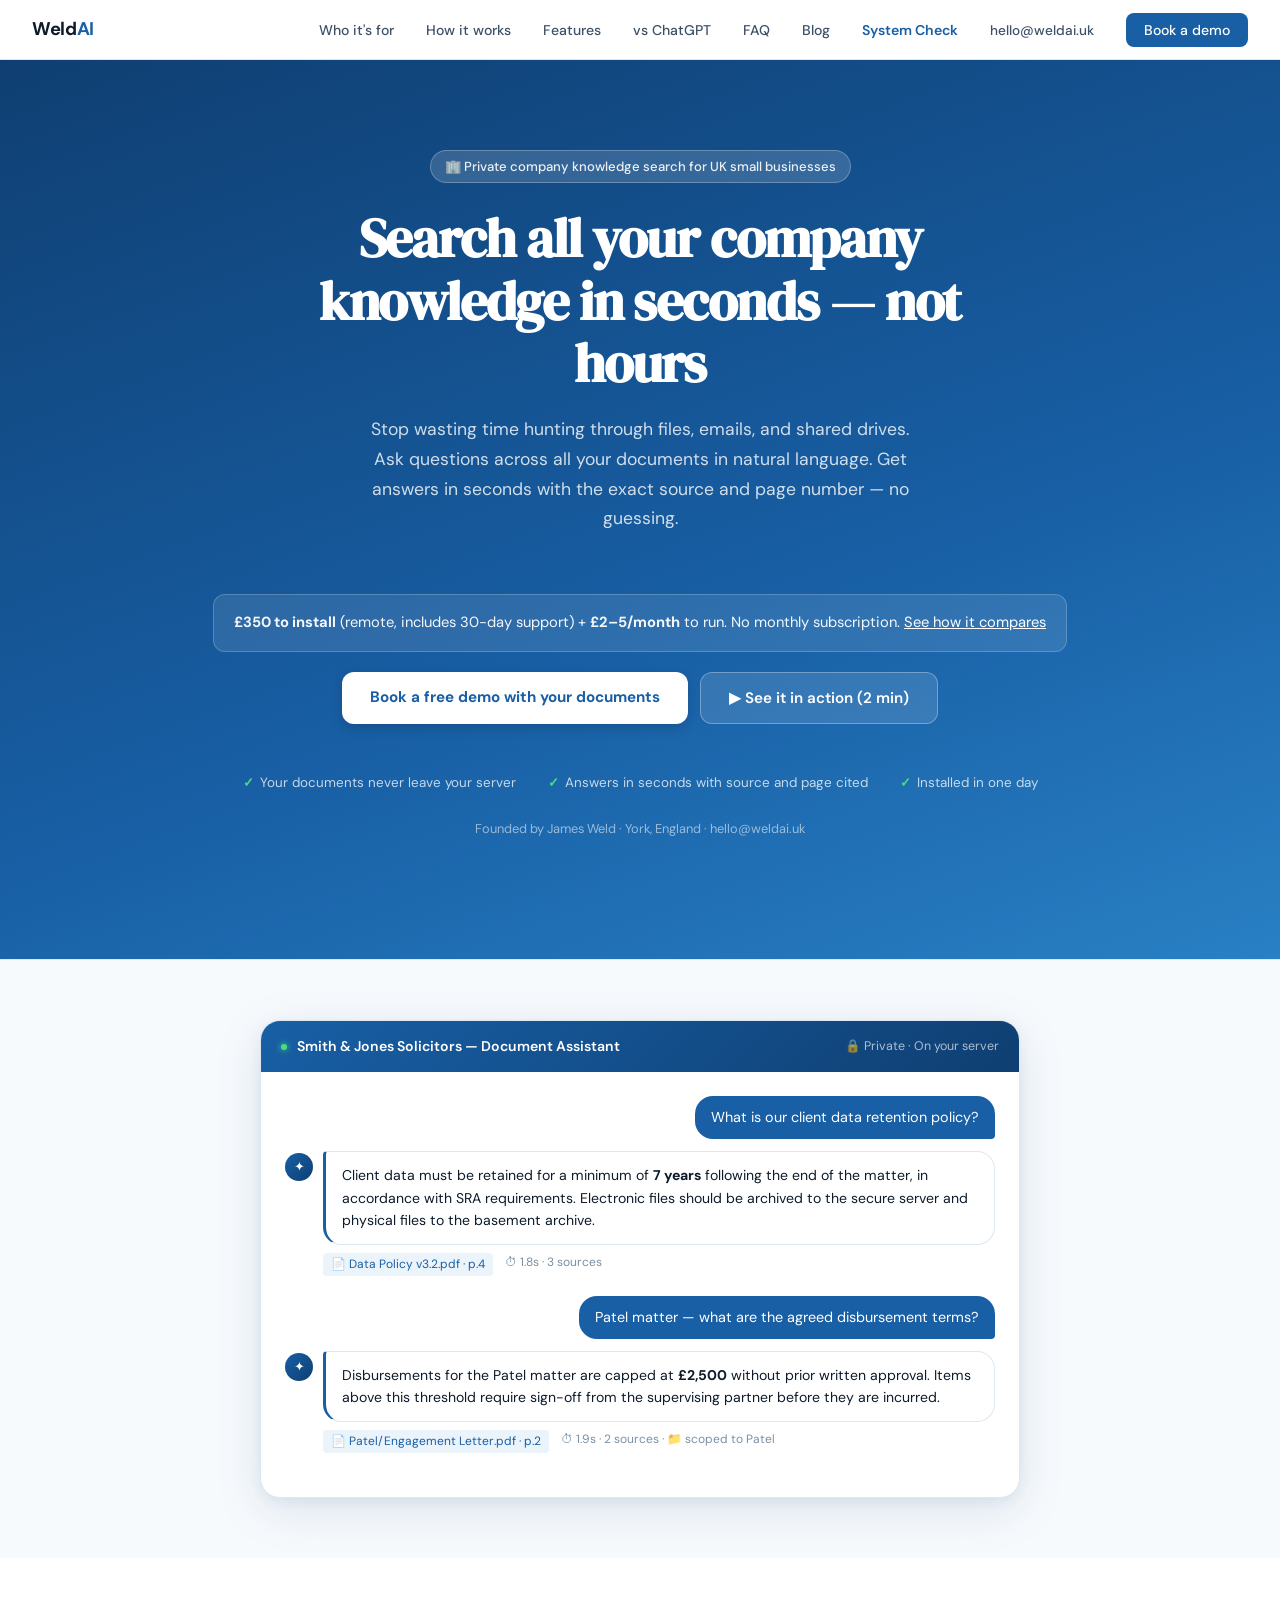
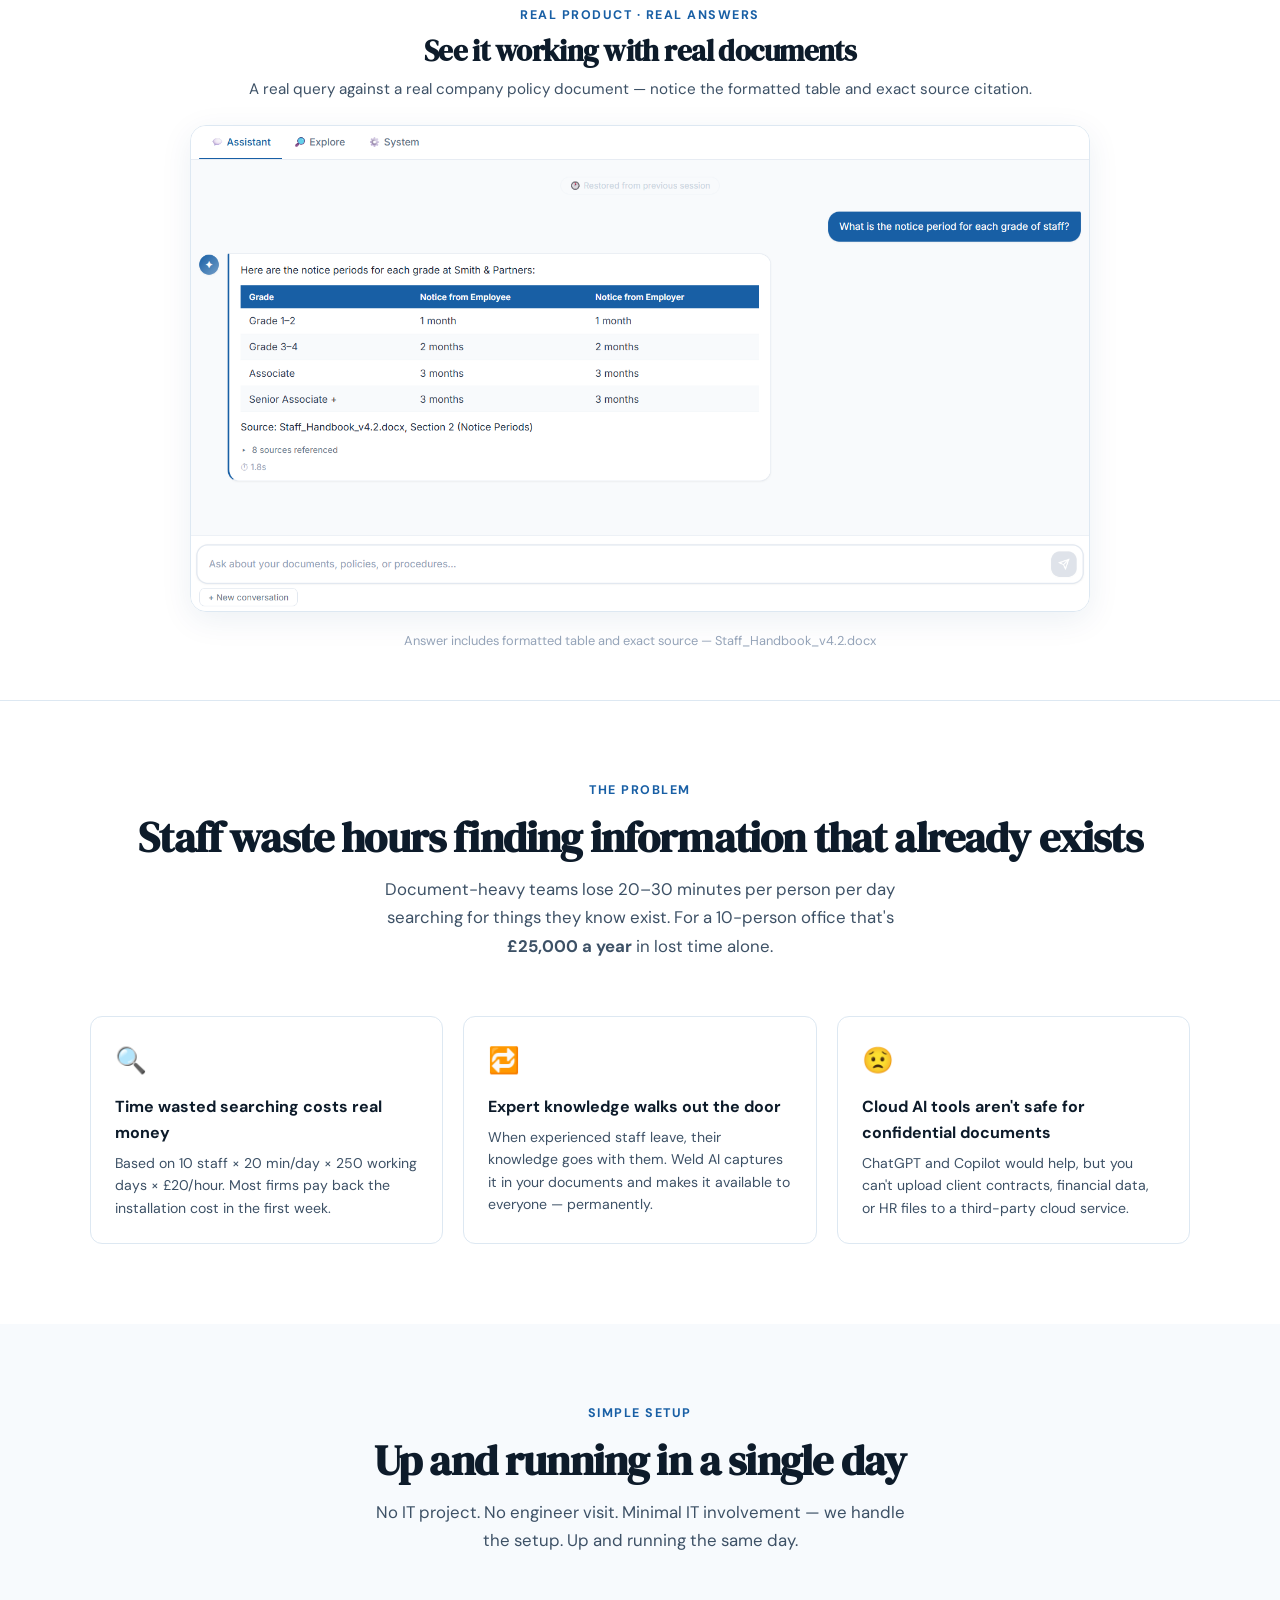
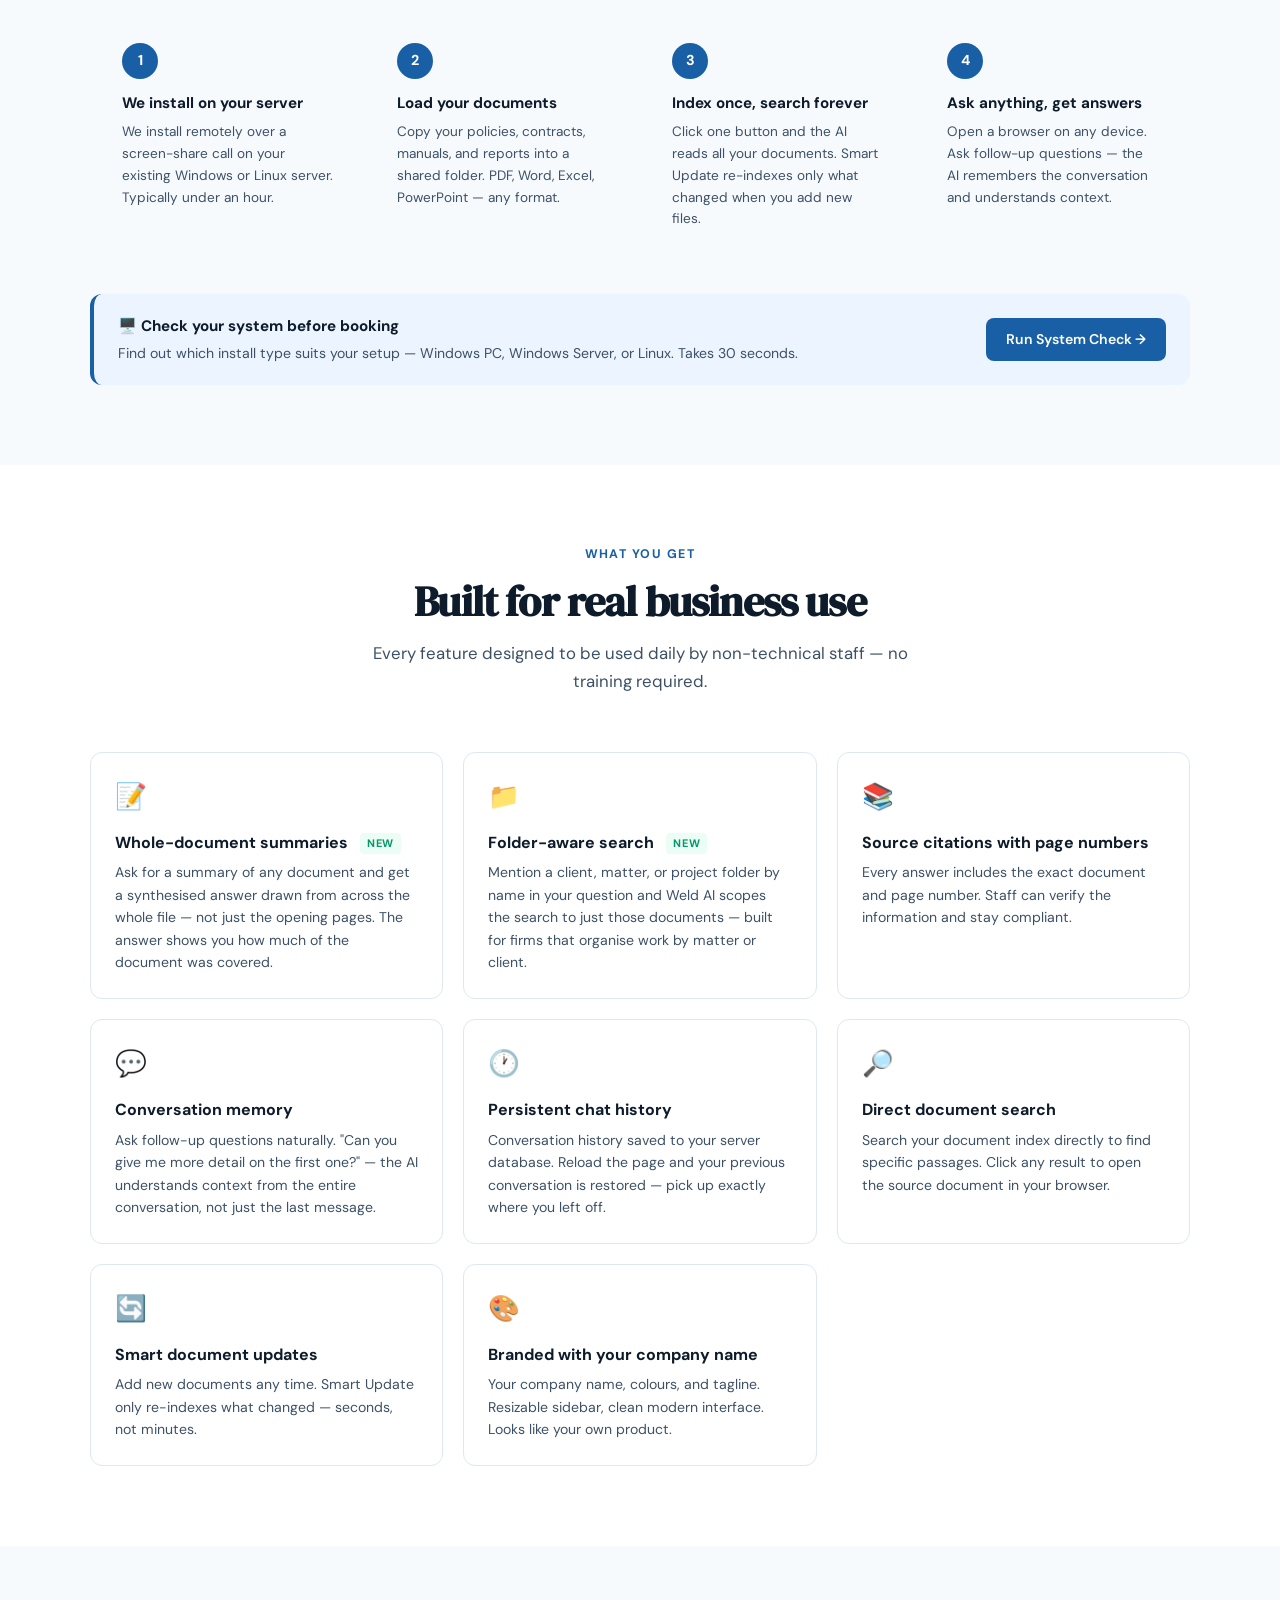
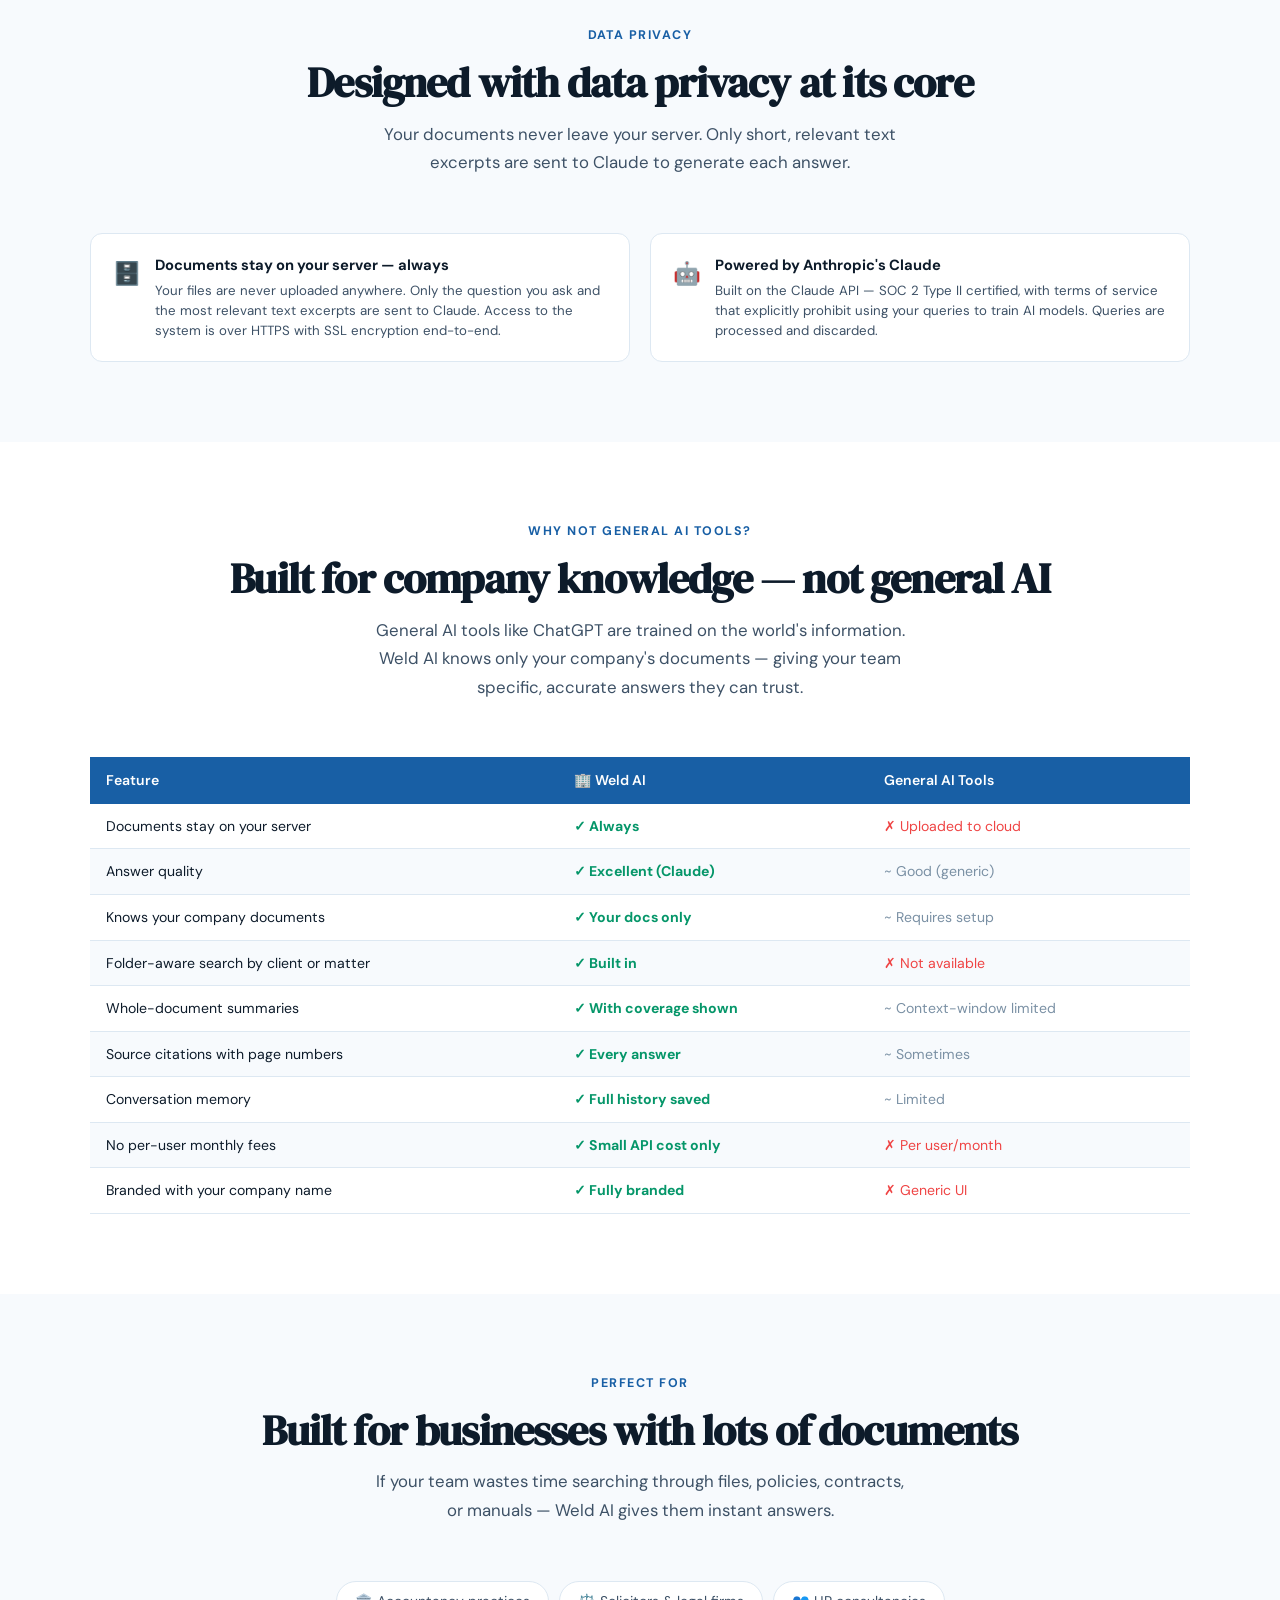
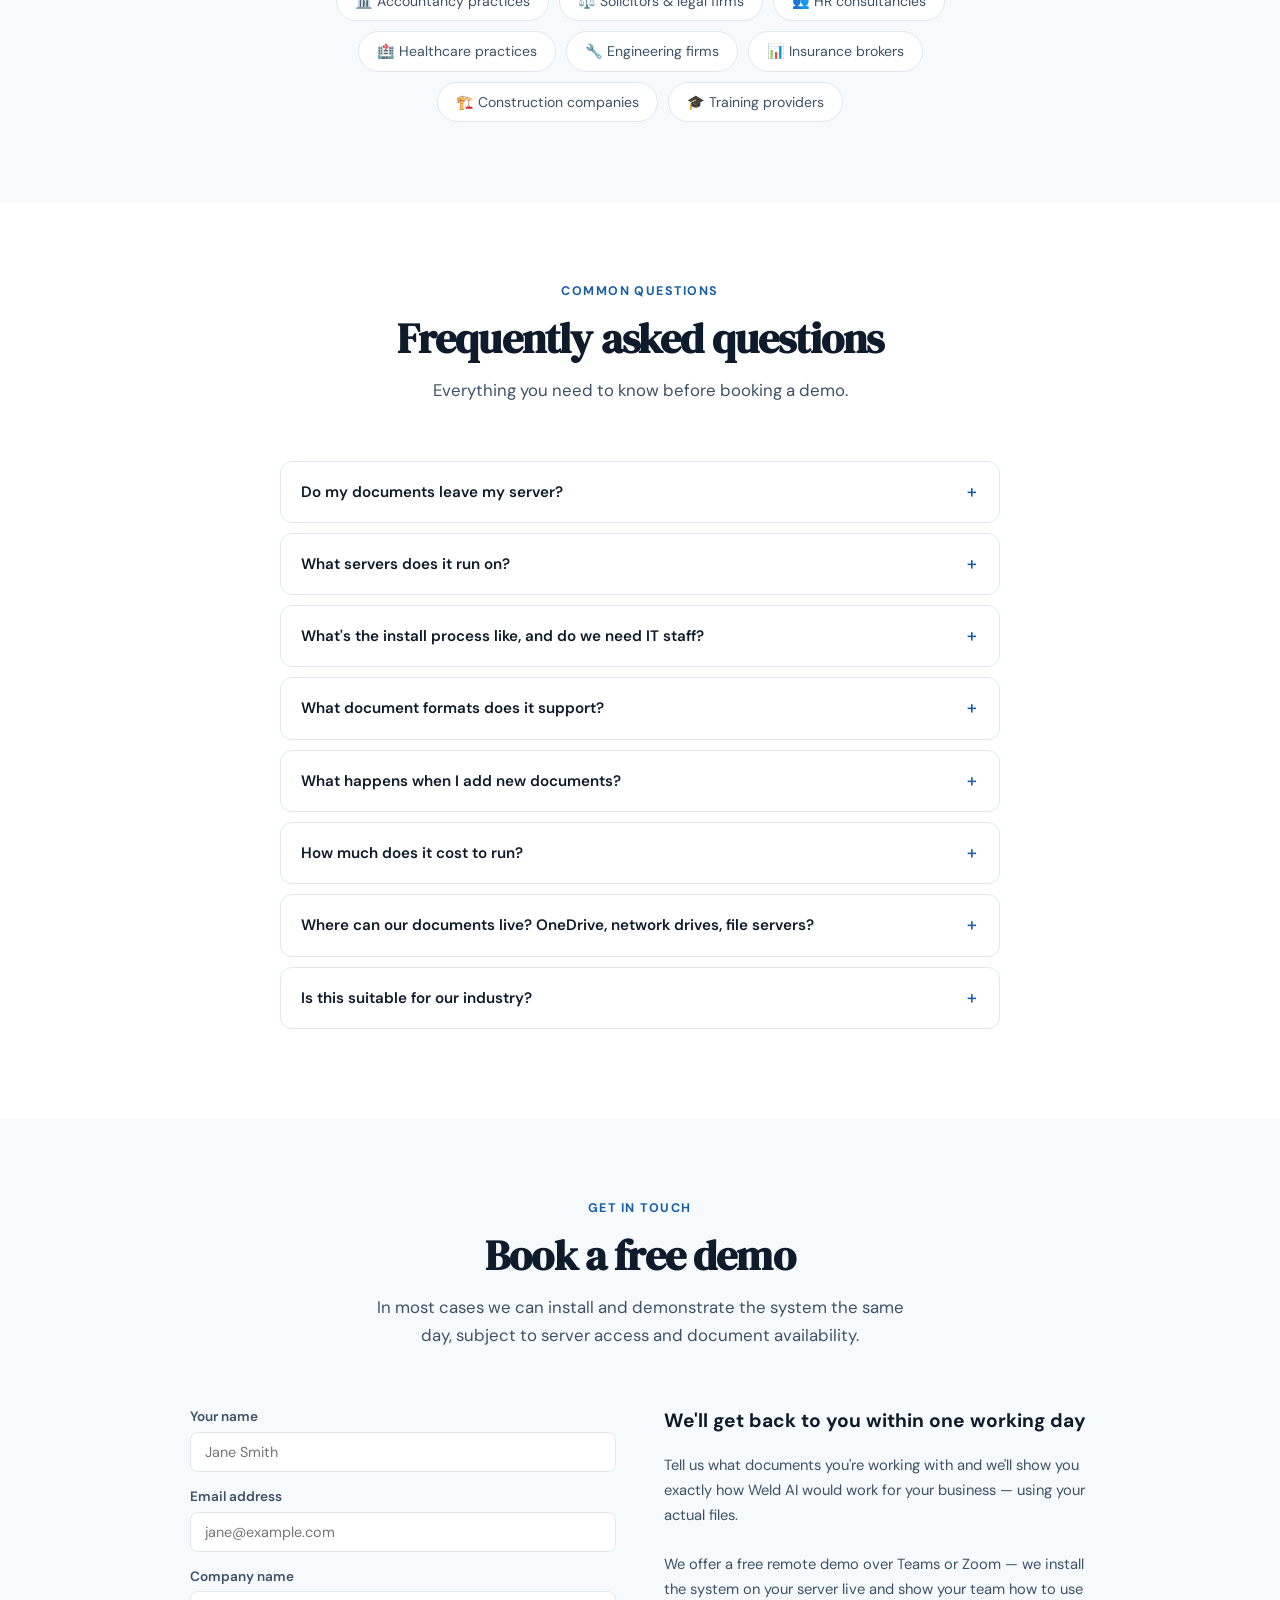
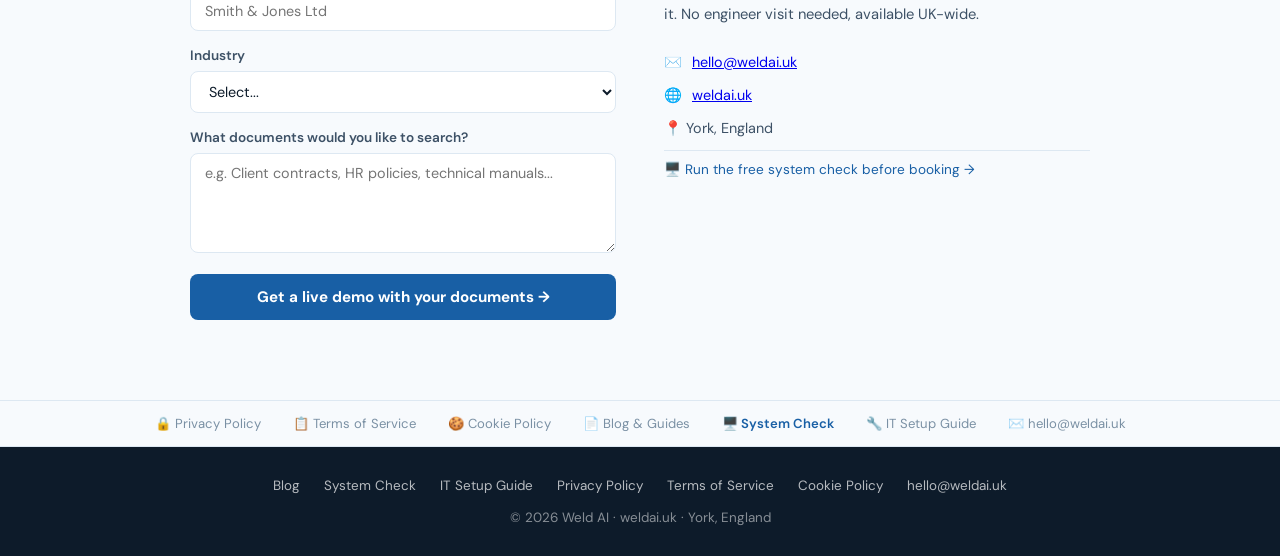
==== index.html @ dc5dafd9 "Surface whole-document summaries and folder-aware search; refresh demo and comparison" ====
<!DOCTYPE html>
<html lang="en">
<head>
<meta charset="UTF-8">
<meta name="viewport" content="width=device-width, initial-scale=1.0">
<meta name="description" content="Weld AI is a private company knowledge assistant for UK small businesses. Instant answers from your own documents, source cited, installed in a day. From £350.">
<title>Private Company Knowledge Search for UK SMEs | Weld AI</title>
<link rel="preconnect" href="https://fonts.googleapis.com">
<link href="https://fonts.googleapis.com/css2?family=DM+Sans:opsz,wght@9..40,300;9..40,400;9..40,500;9..40,600;9..40,700&family=DM+Serif+Display:ital@0;1&display=swap" rel="stylesheet">
<style>
:root{--blue:#185FA5;--blue-dark:#0F3F72;--blue-light:#EBF3FB;--blue-mid:#D0E6F7;--ink:#0D1B2A;--ink-mid:#3D5166;--ink-light:#7A90A4;--surface:#FFFFFF;--surface-2:#F7FAFD;--border:#DDE8F2;--green:#059669;--green-bg:#ECFDF5;--radius:12px;--radius-lg:20px;--shadow:0 4px 20px rgba(15,63,114,0.08),0 1px 4px rgba(15,63,114,0.05);--shadow-lg:0 12px 48px rgba(15,63,114,0.12),0 4px 12px rgba(15,63,114,0.06)}
*{box-sizing:border-box;margin:0;padding:0}
body{font-family:'DM Sans',-apple-system,sans-serif;color:var(--ink);background:var(--surface);line-height:1.6;-webkit-font-smoothing:antialiased}
nav{position:sticky;top:0;z-index:100;background:rgba(255,255,255,0.92);backdrop-filter:blur(12px);border-bottom:1px solid var(--border);padding:0 2rem;display:flex;align-items:center;justify-content:space-between;height:60px}
.nav-logo{font-weight:700;font-size:1.15rem;color:var(--blue);letter-spacing:-0.02em;text-decoration:none}.nav-logo span{color:var(--ink)}
.nav-links{display:flex;align-items:center;gap:2rem;list-style:none}.nav-links a{text-decoration:none;font-size:0.88rem;color:var(--ink-mid);font-weight:500;transition:color .15s}.nav-links a:hover{color:var(--blue)}
.nav-cta{background:var(--blue);color:#fff!important;padding:8px 18px;border-radius:8px;font-size:0.88rem;font-weight:600}
.hero{background:linear-gradient(160deg,var(--blue-dark) 0%,var(--blue) 60%,#2980C4 100%);padding:90px 2rem 80px;text-align:center;position:relative;overflow:hidden}
.hero-badge{display:inline-flex;align-items:center;gap:6px;background:rgba(255,255,255,0.15);border:1px solid rgba(255,255,255,0.25);color:rgba(255,255,255,0.9);border-radius:999px;padding:5px 14px;font-size:0.82rem;font-weight:500;margin-bottom:1.5rem}
.hero h1{font-family:'DM Serif Display',Georgia,serif;font-size:clamp(2.2rem,5vw,3.4rem);color:#fff;line-height:1.15;letter-spacing:-0.02em;max-width:720px;margin:0 auto 1.25rem}
.hero h1 em{font-style:italic;color:rgba(255,255,255,0.85)}
.hero p{font-size:1.1rem;color:rgba(255,255,255,0.8);max-width:540px;margin:0 auto 2.5rem;line-height:1.7}
.hero-btns{display:flex;gap:12px;justify-content:center;flex-wrap:wrap}
.btn-primary{background:#fff;color:var(--blue);padding:13px 28px;border-radius:var(--radius);font-weight:700;text-decoration:none;font-size:0.95rem;transition:all .15s;box-shadow:0 4px 12px rgba(0,0,0,0.15)}
.btn-primary:hover{transform:translateY(-1px);box-shadow:0 6px 20px rgba(0,0,0,0.2)}
.btn-ghost{background:rgba(255,255,255,0.12);color:#fff;border:1px solid rgba(255,255,255,0.3);padding:13px 28px;border-radius:var(--radius);font-weight:600;text-decoration:none;font-size:0.95rem;transition:all .15s}
.btn-ghost:hover{background:rgba(255,255,255,0.2)}
.hero-props{display:flex;justify-content:center;gap:2rem;margin-top:3rem;flex-wrap:wrap}
.hero-prop{color:rgba(255,255,255,0.75);font-size:0.84rem;display:flex;align-items:center;gap:6px}
.hero-prop::before{content:'✓';color:#4ADE80;font-weight:700}
.demo-wrap{background:var(--surface-2);border-top:1px solid var(--border);padding:60px 2rem}
.demo-card{max-width:760px;margin:0 auto;background:#fff;border-radius:var(--radius-lg);box-shadow:var(--shadow-lg);overflow:hidden;border:1px solid var(--border)}
.demo-header{background:linear-gradient(135deg,var(--blue) 0%,var(--blue-dark) 100%);padding:14px 20px;display:flex;align-items:center;gap:10px}
.demo-dot{width:6px;height:6px;border-radius:50%;background:#4ADE80;box-shadow:0 0 6px #4ADE80}
.demo-title{color:#fff;font-size:0.88rem;font-weight:600}
.demo-sub{color:rgba(255,255,255,0.65);font-size:0.78rem;margin-left:auto}
.demo-body{padding:24px}
.demo-exchange{margin-bottom:20px}
.demo-q{display:flex;justify-content:flex-end;margin-bottom:12px}
.demo-q span{background:var(--blue);color:#fff;padding:10px 16px;border-radius:18px 18px 4px 18px;font-size:0.9rem;max-width:80%}
.demo-a{display:flex;gap:10px}
.demo-avatar{width:28px;height:28px;border-radius:50%;flex-shrink:0;background:linear-gradient(135deg,var(--blue),var(--blue-dark));display:flex;align-items:center;justify-content:center;color:#fff;font-size:0.8rem;margin-top:2px}
.demo-bubble{background:#fff;border:1px solid var(--border);border-left:3px solid var(--blue);border-radius:4px 18px 18px 18px;padding:12px 16px;font-size:0.88rem;color:var(--ink);line-height:1.6;flex:1}
.demo-meta{display:flex;gap:12px;margin-top:8px;flex-wrap:wrap}
.demo-source{font-size:0.75rem;color:var(--blue);background:var(--blue-light);padding:2px 8px;border-radius:4px}
.demo-time{font-size:0.75rem;color:var(--ink-light)}
section{padding:80px 2rem}
section:nth-child(even){background:var(--surface-2)}
.container{max-width:1100px;margin:0 auto}
.section-label{text-align:center;font-size:0.78rem;font-weight:700;letter-spacing:.12em;text-transform:uppercase;color:var(--blue);margin-bottom:0.75rem}
h2{font-family:'DM Serif Display',Georgia,serif;font-size:clamp(1.8rem,3.5vw,2.6rem);text-align:center;color:var(--ink);letter-spacing:-0.02em;line-height:1.2;margin-bottom:0.75rem}
.section-sub{text-align:center;color:var(--ink-mid);font-size:1.05rem;max-width:540px;margin:0 auto 3.5rem;line-height:1.7}
.features{display:grid;grid-template-columns:repeat(auto-fit,minmax(280px,1fr));gap:20px}
.feature-card{background:#fff;border:1px solid var(--border);border-radius:var(--radius);padding:24px;transition:box-shadow .2s,transform .2s}
.feature-card:hover{box-shadow:var(--shadow);transform:translateY(-2px)}
.feature-icon{font-size:1.6rem;margin-bottom:12px}
.feature-card h3{font-size:1rem;font-weight:700;margin-bottom:6px;color:var(--ink)}
.feature-card p{font-size:0.88rem;color:var(--ink-mid);line-height:1.6}
.new-badge{display:inline-block;background:var(--green-bg);color:var(--green);font-size:0.68rem;font-weight:700;letter-spacing:.06em;text-transform:uppercase;padding:2px 7px;border-radius:4px;margin-left:8px;vertical-align:middle}
.steps{display:grid;grid-template-columns:repeat(auto-fit,minmax(220px,1fr));gap:0}
.step{padding:2rem}
.step-num{width:36px;height:36px;border-radius:50%;background:var(--blue);color:#fff;display:flex;align-items:center;justify-content:center;font-weight:700;font-size:0.9rem;margin-bottom:12px}
.step h3{font-size:0.95rem;font-weight:700;margin-bottom:6px}
.step p{font-size:0.85rem;color:var(--ink-mid);line-height:1.6}
.table-wrap{overflow-x:auto}
table{width:100%;border-collapse:collapse;font-size:0.88rem}
th{background:var(--blue);color:#fff;padding:12px 16px;text-align:left;font-weight:600}
td{padding:11px 16px;border-bottom:1px solid var(--border)}
tr:nth-child(even) td{background:var(--surface-2)}
.check{color:var(--green);font-weight:700}.cross{color:#EF4444}.part{color:var(--ink-light)}
.privacy-grid{display:grid;grid-template-columns:repeat(auto-fit,minmax(250px,1fr));gap:20px}
.privacy-card{background:#fff;border:1px solid var(--border);border-radius:var(--radius);padding:20px 22px;display:flex;gap:14px;align-items:flex-start}
.privacy-icon{font-size:1.4rem;flex-shrink:0;margin-top:2px}
.privacy-card h4{font-size:0.92rem;font-weight:700;margin-bottom:4px}
.privacy-card p{font-size:0.83rem;color:var(--ink-mid);line-height:1.5}
.industries{display:flex;flex-wrap:wrap;gap:10px;justify-content:center;max-width:700px;margin:0 auto}
.industry-pill{background:#fff;border:1px solid var(--border);border-radius:999px;padding:8px 18px;font-size:0.88rem;color:var(--ink-mid);display:flex;align-items:center;gap:6px}
.contact-grid{display:grid;grid-template-columns:1fr 1fr;gap:48px;max-width:900px;margin:0 auto}
form{display:flex;flex-direction:column;gap:14px}
label{font-size:0.85rem;font-weight:600;color:var(--ink-mid);margin-bottom:4px;display:block}
input,select,textarea{width:100%;border:1.5px solid var(--border);border-radius:8px;padding:10px 14px;font-family:inherit;font-size:0.9rem;color:var(--ink);background:#fff;transition:border-color .15s}
input:focus,select:focus,textarea:focus{outline:none;border-color:var(--blue);box-shadow:0 0 0 3px rgba(24,95,165,0.1)}
textarea{min-height:100px;resize:vertical}
.form-submit{background:var(--blue);color:#fff;border:none;padding:13px 28px;border-radius:8px;font-size:0.95rem;font-weight:700;cursor:pointer;transition:opacity .15s;font-family:inherit}
.form-submit:hover{opacity:0.9}
.contact-info h3{font-size:1.2rem;font-weight:700;margin-bottom:1rem}
.contact-info p{color:var(--ink-mid);font-size:0.92rem;line-height:1.7;margin-bottom:1.5rem}
.contact-detail{display:flex;align-items:center;gap:10px;margin-bottom:10px;font-size:0.9rem;color:var(--ink-mid)}
.trust-bar{background:var(--blue-dark);color:rgba(255,255,255,0.8);padding:16px 2rem;text-align:center;font-size:0.84rem;display:flex;justify-content:center;align-items:center;gap:2rem;flex-wrap:wrap}
.trust-item{display:flex;align-items:center;gap:6px}
.trust-item::before{content:'✓';color:#4ADE80;font-weight:700}
footer{background:var(--ink);color:rgba(255,255,255,0.5);padding:28px 2rem;text-align:center;font-size:0.84rem}
footer a{color:rgba(255,255,255,0.7);text-decoration:none}
.nav-toggle{display:none}
.nav-burger{display:none}
@media(max-width:700px){
.contact-grid{grid-template-columns:1fr}
.before-after-grid{grid-template-columns:1fr!important}
section{padding:60px 1.25rem}.hero{padding:60px 1.25rem}
nav{height:auto;min-height:60px;flex-wrap:wrap;padding:0 1.25rem}
.nav-burger{display:flex;flex-direction:column;justify-content:center;gap:5px;cursor:pointer;padding:10px;margin:-10px -10px -10px 0}
.nav-burger span{display:block;width:22px;height:2px;background:var(--ink);border-radius:2px;transition:transform .2s,opacity .2s}
.nav-links{display:none;flex-basis:100%;flex-direction:column;align-items:stretch;gap:0;width:100%;padding:6px 0 14px}
.nav-links li{width:100%}
.nav-links a{display:block;width:100%;padding:13px 2px;border-bottom:1px solid var(--border)}
.nav-links .nav-cta{text-align:center;border-bottom:none;margin-top:10px}
.nav-toggle:checked ~ .nav-links{display:flex}
.nav-toggle:checked ~ .nav-burger span:nth-child(1){transform:translateY(7px) rotate(45deg)}
.nav-toggle:checked ~ .nav-burger span:nth-child(2){opacity:0}
.nav-toggle:checked ~ .nav-burger span:nth-child(3){transform:translateY(-7px) rotate(-45deg)}
}
</style>
</head>
<body>

<nav>
  <a class="nav-logo" href="#"><span>Weld</span>AI</a>
  <input type="checkbox" id="nav-toggle" class="nav-toggle">
  <label for="nav-toggle" class="nav-burger" aria-label="Open menu"><span></span><span></span><span></span></label>
  <ul class="nav-links">
    <li><a href="#for">Who it's for</a></li>
    <li><a href="#how">How it works</a></li>
    <li><a href="#features">Features</a></li>
    <li><a href="#compare">vs ChatGPT</a></li>
    <li><a href="#faq">FAQ</a></li>
    <li><a href="/blog.html">Blog</a></li>
    <li><a href="/systemcheck.html" style="color:#185FA5;font-weight:600">System Check</a></li>
    <li><a href="mailto:hello@weldai.uk" style="font-size:0.85rem;color:#3D5166;text-decoration:none">hello@weldai.uk</a></li>
    <li><a href="#contact" class="nav-cta">Book a demo</a></li>
  </ul>
</nav>

<div class="hero">
  <div class="hero-badge">🏢 Private company knowledge search for UK small businesses</div>
  <h1>Search all your company knowledge in seconds — not hours</h1>
  <p>Stop wasting time hunting through files, emails, and shared drives. Ask questions across all your documents in natural language. Get answers in seconds with the exact source and page number — no guessing.</p>
  <div style="background:rgba(255,255,255,0.1);border:1px solid rgba(255,255,255,0.2);border-radius:12px;padding:16px 20px;margin:20px 0;font-size:0.92rem;color:rgba(255,255,255,0.95);display:inline-block">
    <strong>£350 to install</strong> (remote, includes 30-day support) + <strong>£2–5/month</strong> to run. No monthly subscription. <a href="#compare" style="color:#fff;text-decoration:underline">See how it compares</a>
  </div>
  <div class="hero-btns">
    <a href="#contact" class="btn-primary">Book a free demo with your documents</a>
    <a href="https://www.weldai.uk/demo.html" class="btn-ghost">▶ See it in action (2 min)</a>
  </div>
  <div class="hero-props">
    <span class="hero-prop">Your documents never leave your server</span>
    <span class="hero-prop">Answers in seconds with source and page cited</span>
    <span class="hero-prop">Installed in one day</span>
  </div>
  <p style="color:rgba(255,255,255,0.55);font-size:0.8rem;margin-top:1.5rem">
    Founded by James Weld &middot; York, England &middot; hello@weldai.uk
  </p>
</div>

<div class="demo-wrap">
  <div class="demo-card">
    <div class="demo-header">
      <div class="demo-dot"></div>
      <div class="demo-title">Smith &amp; Jones Solicitors — Document Assistant</div>
      <div class="demo-sub">🔒 Private · On your server</div>
    </div>
    <div class="demo-body">
      <div class="demo-exchange">
        <div class="demo-q"><span>What is our client data retention policy?</span></div>
        <div class="demo-a">
          <div class="demo-avatar">✦</div>
          <div>
            <div class="demo-bubble">Client data must be retained for a minimum of <strong>7 years</strong> following the end of the matter, in accordance with SRA requirements. Electronic files should be archived to the secure server and physical files to the basement archive.</div>
            <div class="demo-meta">
              <span class="demo-source">📄 Data Policy v3.2.pdf · p.4</span>
              <span class="demo-time">⏱ 1.8s · 3 sources</span>
            </div>
          </div>
        </div>
      </div>
      <div class="demo-exchange">
        <div class="demo-q"><span>Patel matter — what are the agreed disbursement terms?</span></div>
        <div class="demo-a">
          <div class="demo-avatar">✦</div>
          <div>
            <div class="demo-bubble">Disbursements for the Patel matter are capped at <strong>£2,500</strong> without prior written approval. Items above this threshold require sign-off from the supervising partner before they are incurred.</div>
            <div class="demo-meta">
              <span class="demo-source">📄 Patel/Engagement Letter.pdf · p.2</span>
              <span class="demo-time">⏱ 1.9s · 2 sources · 📁 scoped to Patel</span>
            </div>
          </div>
        </div>
      </div>
    </div>
  </div>
</div>

<section style="background:#fff;padding:48px 2rem;border-bottom:1px solid #DDE8F2">
  <div style="max-width:900px;margin:0 auto;text-align:center">
    <div style="font-size:0.78rem;font-weight:700;letter-spacing:.12em;text-transform:uppercase;color:#185FA5;margin-bottom:0.5rem">Real product · Real answers</div>
    <h2 style="font-family:'DM Serif Display',serif;font-size:1.8rem;color:#0D1B2A;margin-bottom:0.5rem;letter-spacing:-0.02em">See it working with real documents</h2>
    <p style="color:#3D5166;margin-bottom:1.5rem;font-size:0.95rem">A real query against a real company policy document — notice the formatted table and exact source citation.</p>
    <div style="border:1px solid #DDE8F2;border-radius:16px;overflow:hidden;box-shadow:0 8px 32px rgba(15,63,114,0.08);display:inline-block;max-width:100%">
      <img src="/screenshot-chat.png" alt="Weld AI answering a question about notice periods, showing a formatted table with source citation" style="display:block;max-width:100%;height:auto">
    </div>
    <p style="color:#94A3B8;font-size:0.8rem;margin-top:12px">Answer includes formatted table and exact source — Staff_Handbook_v4.2.docx</p>
  </div>
</section>

<section id="for">
  <div class="container">
    <div class="section-label">The problem</div>
    <h2>Staff waste hours finding information that already exists</h2>
    <p class="section-sub">Document-heavy teams lose 20–30 minutes per person per day searching for things they know exist. For a 10-person office that's <strong>£25,000 a year</strong> in lost time alone.</p>
    <div class="features">
      <div class="feature-card"><div class="feature-icon">🔍</div><h3>Time wasted searching costs real money</h3><p>Based on 10 staff × 20 min/day × 250 working days × £20/hour. Most firms pay back the installation cost in the first week.</p></div>
      <div class="feature-card"><div class="feature-icon">🔁</div><h3>Expert knowledge walks out the door</h3><p>When experienced staff leave, their knowledge goes with them. Weld AI captures it in your documents and makes it available to everyone — permanently.</p></div>
      <div class="feature-card"><div class="feature-icon">😟</div><h3>Cloud AI tools aren't safe for confidential documents</h3><p>ChatGPT and Copilot would help, but you can't upload client contracts, financial data, or HR files to a third-party cloud service.</p></div>
    </div>
  </div>
</section>

<section id="how">
  <div class="container">
    <div class="section-label">Simple setup</div>
    <h2>Up and running in a single day</h2>
    <p class="section-sub">No IT project. No engineer visit. Minimal IT involvement — we handle the setup. Up and running the same day.</p>
    <div class="steps">
      <div class="step"><div class="step-num">1</div><h3>We install on your server</h3><p>We install remotely over a screen-share call on your existing Windows or Linux server. Typically under an hour.</p></div>
      <div class="step"><div class="step-num">2</div><h3>Load your documents</h3><p>Copy your policies, contracts, manuals, and reports into a shared folder. PDF, Word, Excel, PowerPoint — any format.</p></div>
      <div class="step"><div class="step-num">3</div><h3>Index once, search forever</h3><p>Click one button and the AI reads all your documents. Smart Update re-indexes only what changed when you add new files.</p></div>
      <div class="step"><div class="step-num">4</div><h3>Ask anything, get answers</h3><p>Open a browser on any device. Ask follow-up questions — the AI remembers the conversation and understands context.</p></div>
    </div>
    <div style="margin-top:2rem;padding:20px 24px;background:#EBF4FF;border-radius:12px;border-left:4px solid #185FA5;display:flex;align-items:center;justify-content:space-between;flex-wrap:wrap;gap:12px;box-sizing:border-box">
      <div>
        <div style="font-weight:700;font-size:0.95rem;color:#0D1B2A;margin-bottom:4px">🖥️ Check your system before booking</div>
        <div style="font-size:0.88rem;color:#3D5166">Find out which install type suits your setup — Windows PC, Windows Server, or Linux. Takes 30 seconds.</div>
      </div>
      <a href="/systemcheck.html" style="background:#185FA5;color:#fff;padding:10px 20px;border-radius:8px;font-weight:600;font-size:0.88rem;text-decoration:none;white-space:nowrap;flex-shrink:0">Run System Check →</a>
    </div>
  </div>
</section>

<section id="features">
  <div class="container">
    <div class="section-label">What you get</div>
    <h2>Built for real business use</h2>
    <p class="section-sub">Every feature designed to be used daily by non-technical staff — no training required.</p>
    <div class="features">
      <div class="feature-card"><div class="feature-icon">📝</div><h3>Whole-document summaries <span class="new-badge">New</span></h3><p>Ask for a summary of any document and get a synthesised answer drawn from across the whole file — not just the opening pages. The answer shows you how much of the document was covered.</p></div>
      <div class="feature-card"><div class="feature-icon">📁</div><h3>Folder-aware search <span class="new-badge">New</span></h3><p>Mention a client, matter, or project folder by name in your question and Weld AI scopes the search to just those documents — built for firms that organise work by matter or client.</p></div>
      <div class="feature-card"><div class="feature-icon">📚</div><h3>Source citations with page numbers</h3><p>Every answer includes the exact document and page number. Staff can verify the information and stay compliant.</p></div>
      <div class="feature-card"><div class="feature-icon">💬</div><h3>Conversation memory</h3><p>Ask follow-up questions naturally. "Can you give me more detail on the first one?" — the AI understands context from the entire conversation, not just the last message.</p></div>
      <div class="feature-card"><div class="feature-icon">🕐</div><h3>Persistent chat history</h3><p>Conversation history saved to your server database. Reload the page and your previous conversation is restored — pick up exactly where you left off.</p></div>
      <div class="feature-card"><div class="feature-icon">🔎</div><h3>Direct document search</h3><p>Search your document index directly to find specific passages. Click any result to open the source document in your browser.</p></div>
      <div class="feature-card"><div class="feature-icon">🔄</div><h3>Smart document updates</h3><p>Add new documents any time. Smart Update only re-indexes what changed — seconds, not minutes.</p></div>
      <div class="feature-card"><div class="feature-icon">🎨</div><h3>Branded with your company name</h3><p>Your company name, colours, and tagline. Resizable sidebar, clean modern interface. Looks like your own product.</p></div>
    </div>
  </div>
</section>

<section>
  <div class="container">
    <div class="section-label">Data privacy</div>
    <h2>Designed with data privacy at its core</h2>
    <p class="section-sub">Your documents never leave your server. Only short, relevant text excerpts are sent to Claude to generate each answer.</p>
    <div class="privacy-grid">
      <div class="privacy-card"><div class="privacy-icon">🗄️</div><div><h4>Documents stay on your server — always</h4><p>Your files are never uploaded anywhere. Only the question you ask and the most relevant text excerpts are sent to Claude. Access to the system is over HTTPS with SSL encryption end-to-end.</p></div></div>
      <div class="privacy-card"><div class="privacy-icon">🤖</div><div><h4>Powered by Anthropic's Claude</h4><p>Built on the Claude API — SOC 2 Type II certified, with terms of service that explicitly prohibit using your queries to train AI models. Queries are processed and discarded.</p></div></div>
    </div>
  </div>
</section>

<section id="compare">
  <div class="container">
    <div class="section-label">Why not general AI tools?</div>
    <h2>Built for company knowledge — not general AI</h2>
    <p class="section-sub">General AI tools like ChatGPT are trained on the world's information. Weld AI knows only your company's documents — giving your team specific, accurate answers they can trust.</p>
    <div class="table-wrap">
      <table>
        <thead><tr><th>Feature</th><th>🏢 Weld AI</th><th>General AI Tools</th></tr></thead>
        <tbody>
          <tr><td>Documents stay on your server</td><td class="check">✓ Always</td><td class="cross">✗ Uploaded to cloud</td></tr>
          <tr><td>Answer quality</td><td class="check">✓ Excellent (Claude)</td><td class="part">~ Good (generic)</td></tr>
          <tr><td>Knows your company documents</td><td class="check">✓ Your docs only</td><td class="part">~ Requires setup</td></tr>
          <tr><td>Folder-aware search by client or matter</td><td class="check">✓ Built in</td><td class="cross">✗ Not available</td></tr>
          <tr><td>Whole-document summaries</td><td class="check">✓ With coverage shown</td><td class="part">~ Context-window limited</td></tr>
          <tr><td>Source citations with page numbers</td><td class="check">✓ Every answer</td><td class="part">~ Sometimes</td></tr>
          <tr><td>Conversation memory</td><td class="check">✓ Full history saved</td><td class="part">~ Limited</td></tr>
          <tr><td>No per-user monthly fees</td><td class="check">✓ Small API cost only</td><td class="cross">✗ Per user/month</td></tr>
          <tr><td>Branded with your company name</td><td class="check">✓ Fully branded</td><td class="cross">✗ Generic UI</td></tr>
        </tbody>
      </table>
    </div>
  </div>
</section>

<section>
  <div class="container">
    <div class="section-label">Perfect for</div>
    <h2>Built for businesses with lots of documents</h2>
    <p class="section-sub">If your team wastes time searching through files, policies, contracts, or manuals — Weld AI gives them instant answers.</p>
    <div class="industries">
      <span class="industry-pill">🏛️ Accountancy practices</span>
      <span class="industry-pill">⚖️ Solicitors &amp; legal firms</span>
      <span class="industry-pill">👥 HR consultancies</span>
      <span class="industry-pill">🏥 Healthcare practices</span>
      <span class="industry-pill">🔧 Engineering firms</span>
      <span class="industry-pill">📊 Insurance brokers</span>
      <span class="industry-pill">🏗️ Construction companies</span>
      <span class="industry-pill">🎓 Training providers</span>
    </div>
  </div>
</section>

<section id="faq">
  <div class="container">
    <div class="section-label">Common questions</div>
    <h2>Frequently asked questions</h2>
    <p class="section-sub">Everything you need to know before booking a demo.</p>
    <div style="max-width:720px;margin:0 auto">

      <details style="border:1px solid #DDE8F2;border-radius:12px;margin-bottom:10px;background:#fff;overflow:hidden">
        <summary style="padding:18px 20px;font-weight:600;font-size:0.95rem;cursor:pointer;list-style:none;display:flex;justify-content:space-between;align-items:center;color:#0D1B2A">
          Do my documents leave my server?
          <span style="color:#185FA5;flex-shrink:0;margin-left:12px">＋</span>
        </summary>
        <p style="padding:0 20px 18px;color:#3D5166;font-size:0.92rem;margin:0">No. Your documents remain on your server at all times. No full document uploads — ever. Only the question you ask and a few relevant paragraphs are sent to the AI to generate an answer. Everything else stays on your infrastructure.</p>
      </details>

      <details style="border:1px solid #DDE8F2;border-radius:12px;margin-bottom:10px;background:#fff;overflow:hidden">
        <summary style="padding:18px 20px;font-weight:600;font-size:0.95rem;cursor:pointer;list-style:none;display:flex;justify-content:space-between;align-items:center;color:#0D1B2A">
          What servers does it run on?
          <span style="color:#185FA5;flex-shrink:0;margin-left:12px">＋</span>
        </summary>
        <div style="padding:0 20px 18px;color:#3D5166;font-size:0.92rem">
          <p style="margin:0 0 10px">Weld AI supports four install configurations:</p>
          <ul style="margin:0 0 12px;padding-left:18px;line-height:1.8">
            <li><strong>Windows PC or Workstation</strong> — Windows 10 (21H2+) or Windows 11, 8GB RAM minimum. Most common for small firms.</li>
            <li><strong>Windows Server + Ubuntu VM</strong> — recommended for servers. A small Linux virtual machine runs inside your Windows Server via Hyper-V. Full network share support.</li>
            <li><strong>Linux Server</strong> — Ubuntu 22.04 or Debian 12. Simplest install, full network share support.</li>
            <li><strong>Windows Server Direct</strong> — alternative only, requires complex WSL2 setup. Ubuntu VM approach preferred.</li>
          </ul>
          <a href="/systemcheck.html" style="color:#185FA5;font-weight:600;text-decoration:none">→ Full requirements, install types and IT checklist on the System Check page</a><br>
          <a href="/it-setup.html" style="color:#185FA5;font-weight:600;text-decoration:none">→ IT team? Step-by-step setup instructions in the IT Setup Guide</a>
        </div>
      </details>

      <details style="border:1px solid #DDE8F2;border-radius:12px;margin-bottom:10px;background:#fff;overflow:hidden">
        <summary style="padding:18px 20px;font-weight:600;font-size:0.95rem;cursor:pointer;list-style:none;display:flex;justify-content:space-between;align-items:center;color:#0D1B2A">
          What's the install process like, and do we need IT staff?
          <span style="color:#185FA5;flex-shrink:0;margin-left:12px">＋</span>
        </summary>
        <p style="padding:0 20px 18px;color:#3D5166;font-size:0.92rem;margin:0">Usually under one hour, remote over a Teams or Zoom screen-share. No engineer visit, no separate IT project. In most cases your team can start asking questions the same day. Day-to-day use needs no technical skill — staff open a browser and type a question, and adding new documents is just copying a file into a folder and clicking Refresh.</p>
      </details>

      <details style="border:1px solid #DDE8F2;border-radius:12px;margin-bottom:10px;background:#fff;overflow:hidden">
        <summary style="padding:18px 20px;font-weight:600;font-size:0.95rem;cursor:pointer;list-style:none;display:flex;justify-content:space-between;align-items:center;color:#0D1B2A">
          What document formats does it support?
          <span style="color:#185FA5;flex-shrink:0;margin-left:12px">＋</span>
        </summary>
        <p style="padding:0 20px 18px;color:#3D5166;font-size:0.92rem;margin:0">PDF, Word (.docx, .doc), PowerPoint (.pptx), Excel (.xlsx, .csv), and plain text files. Most business documents are supported out of the box.</p>
      </details>

      <details style="border:1px solid #DDE8F2;border-radius:12px;margin-bottom:10px;background:#fff;overflow:hidden">
        <summary style="padding:18px 20px;font-weight:600;font-size:0.95rem;cursor:pointer;list-style:none;display:flex;justify-content:space-between;align-items:center;color:#0D1B2A">
          What happens when I add new documents?
          <span style="color:#185FA5;flex-shrink:0;margin-left:12px">＋</span>
        </summary>
        <p style="padding:0 20px 18px;color:#3D5166;font-size:0.92rem;margin:0">Copy the file into your documents folder and click Refresh in the app. Only new or changed files are re-indexed — the process takes seconds for most documents.</p>
      </details>

      <details style="border:1px solid #DDE8F2;border-radius:12px;margin-bottom:10px;background:#fff;overflow:hidden">
        <summary style="padding:18px 20px;font-weight:600;font-size:0.95rem;cursor:pointer;list-style:none;display:flex;justify-content:space-between;align-items:center;color:#0D1B2A">
          How much does it cost to run?
          <span style="color:#185FA5;flex-shrink:0;margin-left:12px">＋</span>
        </summary>
        <p style="padding:0 20px 18px;color:#3D5166;font-size:0.92rem;margin:0">Installation is from £350 (remote, includes 30 days support). The only ongoing cost is the AI usage — typically £2–5 per month for a small business, paid directly to the AI provider. No monthly subscription to Weld AI.</p>
      </details>

      <details style="border:1px solid #DDE8F2;border-radius:12px;margin-bottom:10px;background:#fff;overflow:hidden">
        <summary style="padding:18px 20px;font-weight:600;font-size:0.95rem;cursor:pointer;list-style:none;display:flex;justify-content:space-between;align-items:center;color:#0D1B2A">
          Where can our documents live? OneDrive, network drives, file servers?
          <span style="color:#185FA5;flex-shrink:0;margin-left:12px">＋</span>
        </summary>
        <div style="padding:0 20px 18px;color:#3D5166;font-size:0.92rem">
          <p style="margin:0 0 10px"><strong>Local drives</strong> (C:, D:, E:, USB) work as long as they're connected at startup.</p>
          <p style="margin:0 0 10px"><strong>OneDrive or SharePoint</strong> synced to the PC works, provided the documents folder is set to "Always keep on this device" in File Explorer. Cloud-icon files aren't stored locally and can't be indexed until downloaded.</p>
          <p style="margin:0 0 10px"><strong>Network mapped drives</strong> aren't supported on Windows installs due to a Docker on Windows limitation. If your documents only live on a file server, we install Weld AI directly on the server (Windows Server or Linux) — that gives full network-share support.</p>
          <p style="margin:0">We'll advise on the best approach during the pre-installation review.</p>
        </div>
      </details>

      <details style="border:1px solid #DDE8F2;border-radius:12px;margin-bottom:10px;background:#fff;overflow:hidden">
        <summary style="padding:18px 20px;font-weight:600;font-size:0.95rem;cursor:pointer;list-style:none;display:flex;justify-content:space-between;align-items:center;color:#0D1B2A">
          Is this suitable for our industry?
          <span style="color:#185FA5;flex-shrink:0;margin-left:12px">＋</span>
        </summary>
        <p style="padding:0 20px 18px;color:#3D5166;font-size:0.92rem;margin:0">Weld AI works best for businesses with a significant volume of internal documents — policies, procedures, contracts, technical manuals, compliance guides. It works particularly well for accountancy practices, solicitors, HR firms, and engineering companies. If your team regularly spends time searching for information they know exists, it's a strong fit.</p>
      </details>

    </div>
  </div>
</section>

<section id="contact">
  <div class="container">
    <div class="section-label">Get in touch</div>
    <h2>Book a free demo</h2>
    <p class="section-sub">In most cases we can install and demonstrate the system the same day, subject to server access and document availability.</p>
    <div class="contact-grid">
      <form id="demo-form" action="https://formspree.io/f/xgoqlozb" method="POST">
        <div><label>Your name</label><input type="text" name="name" placeholder="Jane Smith" required></div>
        <div><label>Email address</label><input type="email" name="email" placeholder="jane@example.com" required></div>
        <div><label>Company name</label><input type="text" name="company" placeholder="Smith &amp; Jones Ltd"></div>
        <div><label>Industry</label><select name="industry"><option value="">Select...</option><option>Accountancy</option><option>Legal / Solicitors</option><option>HR / Recruitment</option><option>Healthcare</option><option>Engineering</option><option>Insurance</option><option>Other</option></select></div>
        <div><label>What documents would you like to search?</label><textarea name="documents" placeholder="e.g. Client contracts, HR policies, technical manuals..."></textarea></div>
        <button type="submit" class="form-submit">Get a live demo with your documents →</button>
        <p id="demo-form-status" style="font-size:0.9rem;margin-top:4px;display:none"></p>
      </form>
      <div class="contact-info">
        <h3>We'll get back to you within one working day</h3>
        <p>Tell us what documents you're working with and we'll show you exactly how Weld AI would work for your business — using your actual files.</p>
        <p>We offer a free remote demo over Teams or Zoom — we install the system on your server live and show your team how to use it. No engineer visit needed, available UK-wide.</p>
        <div class="contact-detail">✉️ <a href="mailto:hello@weldai.uk">hello@weldai.uk</a></div>
        <div class="contact-detail">🌐 <a href="https://weldai.uk">weldai.uk</a></div>
        <div class="contact-detail">📍 York, England</div>
        <div class="contact-detail" style="margin-top:8px;padding-top:8px;border-top:1px solid #DDE8F2"><a href="/systemcheck.html" style="color:#185FA5;font-size:0.85rem;text-decoration:none">🖥️ Run the free system check before booking →</a></div>
      </div>
    </div>
  </div>
</section>

<div style="background:#F7FAFD;border-top:1px solid #DDE8F2;border-bottom:1px solid #DDE8F2;padding:12px 2rem;display:flex;justify-content:center;gap:2rem;flex-wrap:wrap">
  <a href="/privacy.html" style="font-size:0.82rem;color:#7A90A4;text-decoration:none;display:flex;align-items:center;gap:5px">🔒 Privacy Policy</a>
  <a href="/terms.html" style="font-size:0.82rem;color:#7A90A4;text-decoration:none;display:flex;align-items:center;gap:5px">📋 Terms of Service</a>
  <a href="/cookies.html" style="font-size:0.82rem;color:#7A90A4;text-decoration:none;display:flex;align-items:center;gap:5px">🍪 Cookie Policy</a>
  <a href="/blog.html" style="font-size:0.82rem;color:#7A90A4;text-decoration:none;display:flex;align-items:center;gap:5px">📄 Blog &amp; Guides</a>
  <a href="/systemcheck.html" style="font-size:0.82rem;color:#185FA5;font-weight:600;text-decoration:none;display:flex;align-items:center;gap:5px">🖥️ System Check</a>
  <a href="/it-setup.html" style="font-size:0.82rem;color:#7A90A4;text-decoration:none;display:flex;align-items:center;gap:5px">🔧 IT Setup Guide</a>
  <a href="mailto:hello@weldai.uk" style="font-size:0.82rem;color:#7A90A4;text-decoration:none;display:flex;align-items:center;gap:5px">✉️ hello@weldai.uk</a>
</div>

<footer>
  <div style="display:flex;justify-content:center;gap:24px;flex-wrap:wrap;margin-bottom:10px">
    <a href="/blog.html">Blog</a>
    <a href="/systemcheck.html">System Check</a>
    <a href="/it-setup.html">IT Setup Guide</a>
    <a href="/privacy.html">Privacy Policy</a>
    <a href="/terms.html">Terms of Service</a>
    <a href="/cookies.html">Cookie Policy</a>
    <a href="mailto:hello@weldai.uk">hello@weldai.uk</a>
  </div>
  <p>© 2026 Weld AI · weldai.uk · York, England</p>
</footer>
<script>
document.querySelectorAll('.nav-links a').forEach(function(a){
  a.addEventListener('click',function(){document.getElementById('nav-toggle').checked=false});
});

(function(){
  var form=document.getElementById('demo-form');
  if(!form)return;
  var status=document.getElementById('demo-form-status');
  var btn=form.querySelector('.form-submit');
  function show(msg,ok){status.textContent=msg;status.style.display='block';status.style.color=ok?'#059669':'#EF4444';}
  form.addEventListener('submit',function(e){
    e.preventDefault();
    if(form.action.indexOf('YOUR_FORM_ID')!==-1){
      show('Form not configured yet — add your Formspree form ID.',false);return;
    }
    var original=btn.textContent;
    btn.disabled=true;btn.style.opacity='0.6';btn.textContent='Sending...';
    fetch(form.action,{method:'POST',body:new FormData(form),headers:{'Accept':'application/json'}})
      .then(function(r){
        if(r.ok){
          form.reset();
          show("Thanks — we'll be in touch within one working day.",true);
        }else{
          r.json().then(function(d){
            show((d.errors&&d.errors.length)?d.errors.map(function(x){return x.message}).join(', '):'Something went wrong. Please email hello@weldai.uk.',false);
          }).catch(function(){show('Something went wrong. Please email hello@weldai.uk.',false);});
        }
      })
      .catch(function(){show('Network error. Please email hello@weldai.uk.',false);})
      .finally(function(){btn.disabled=false;btn.style.opacity='';btn.textContent=original;});
  });
})();
</script>
</body>
</html>
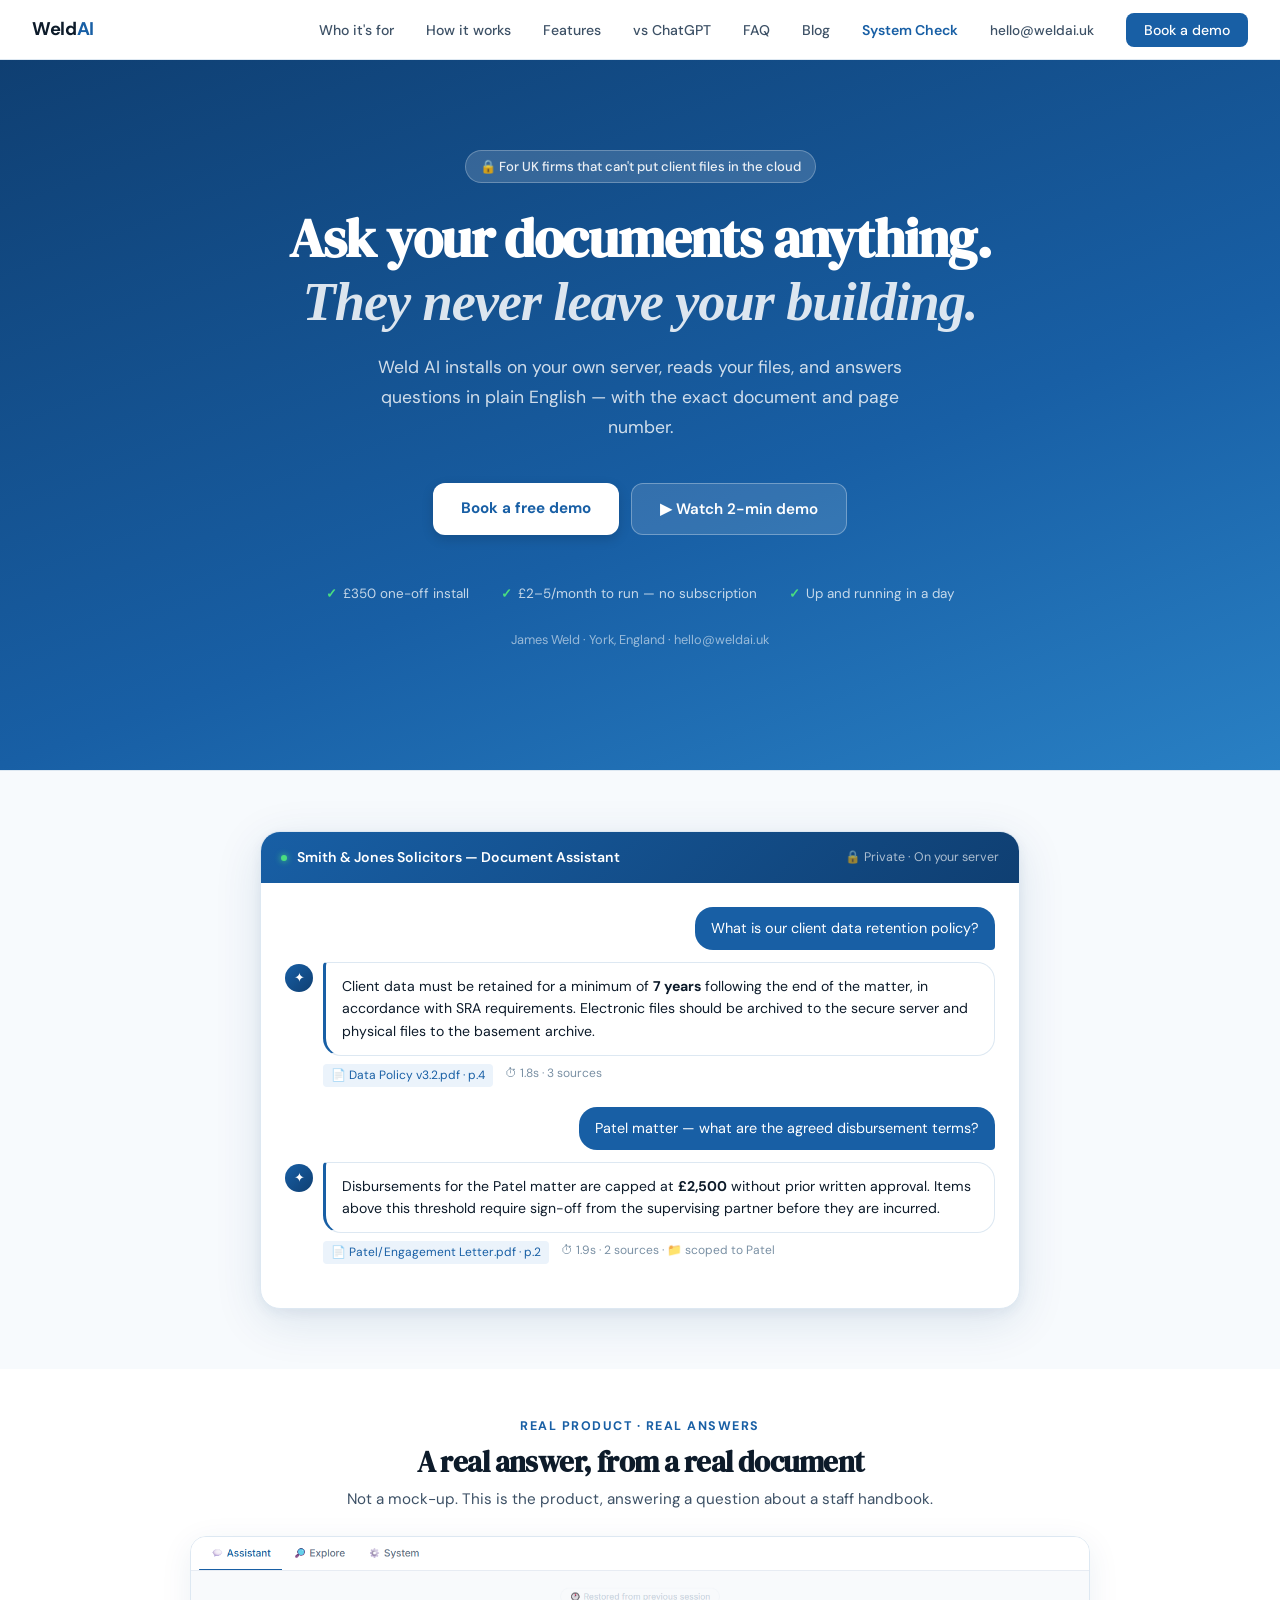
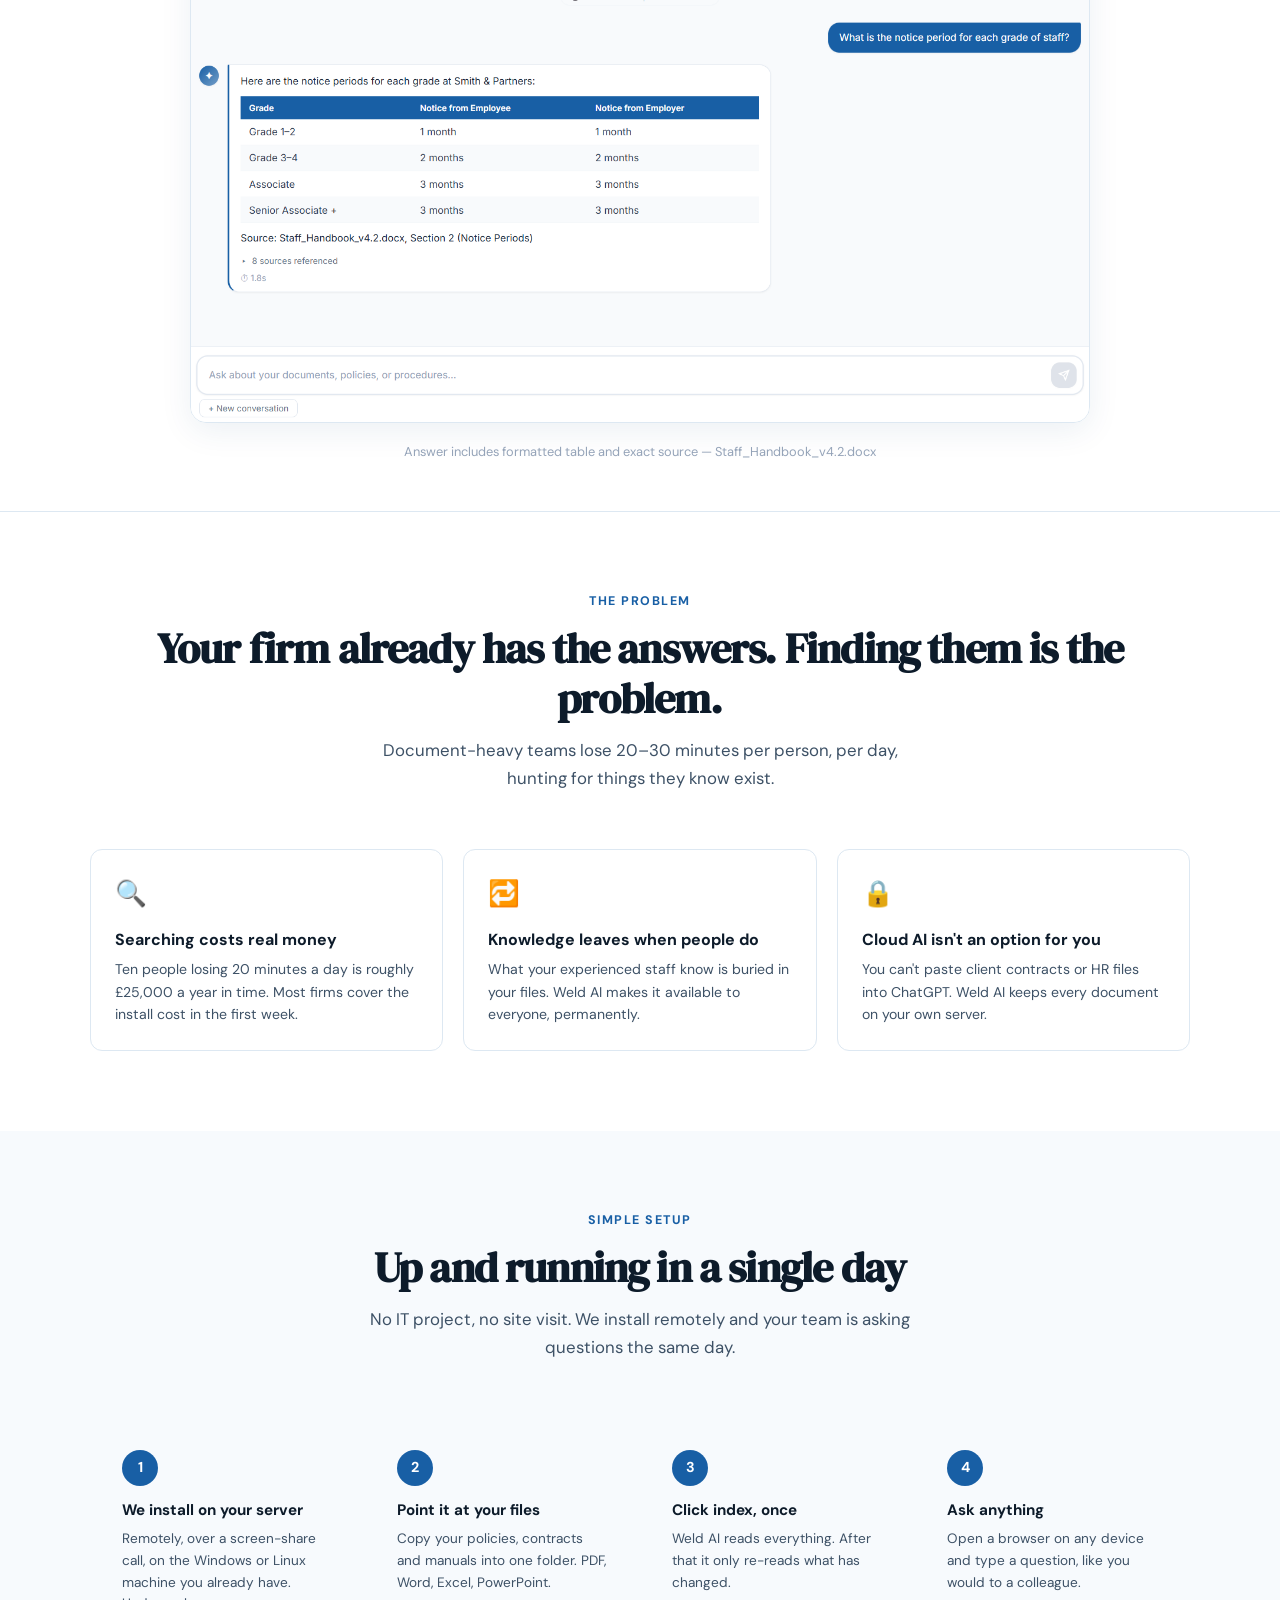
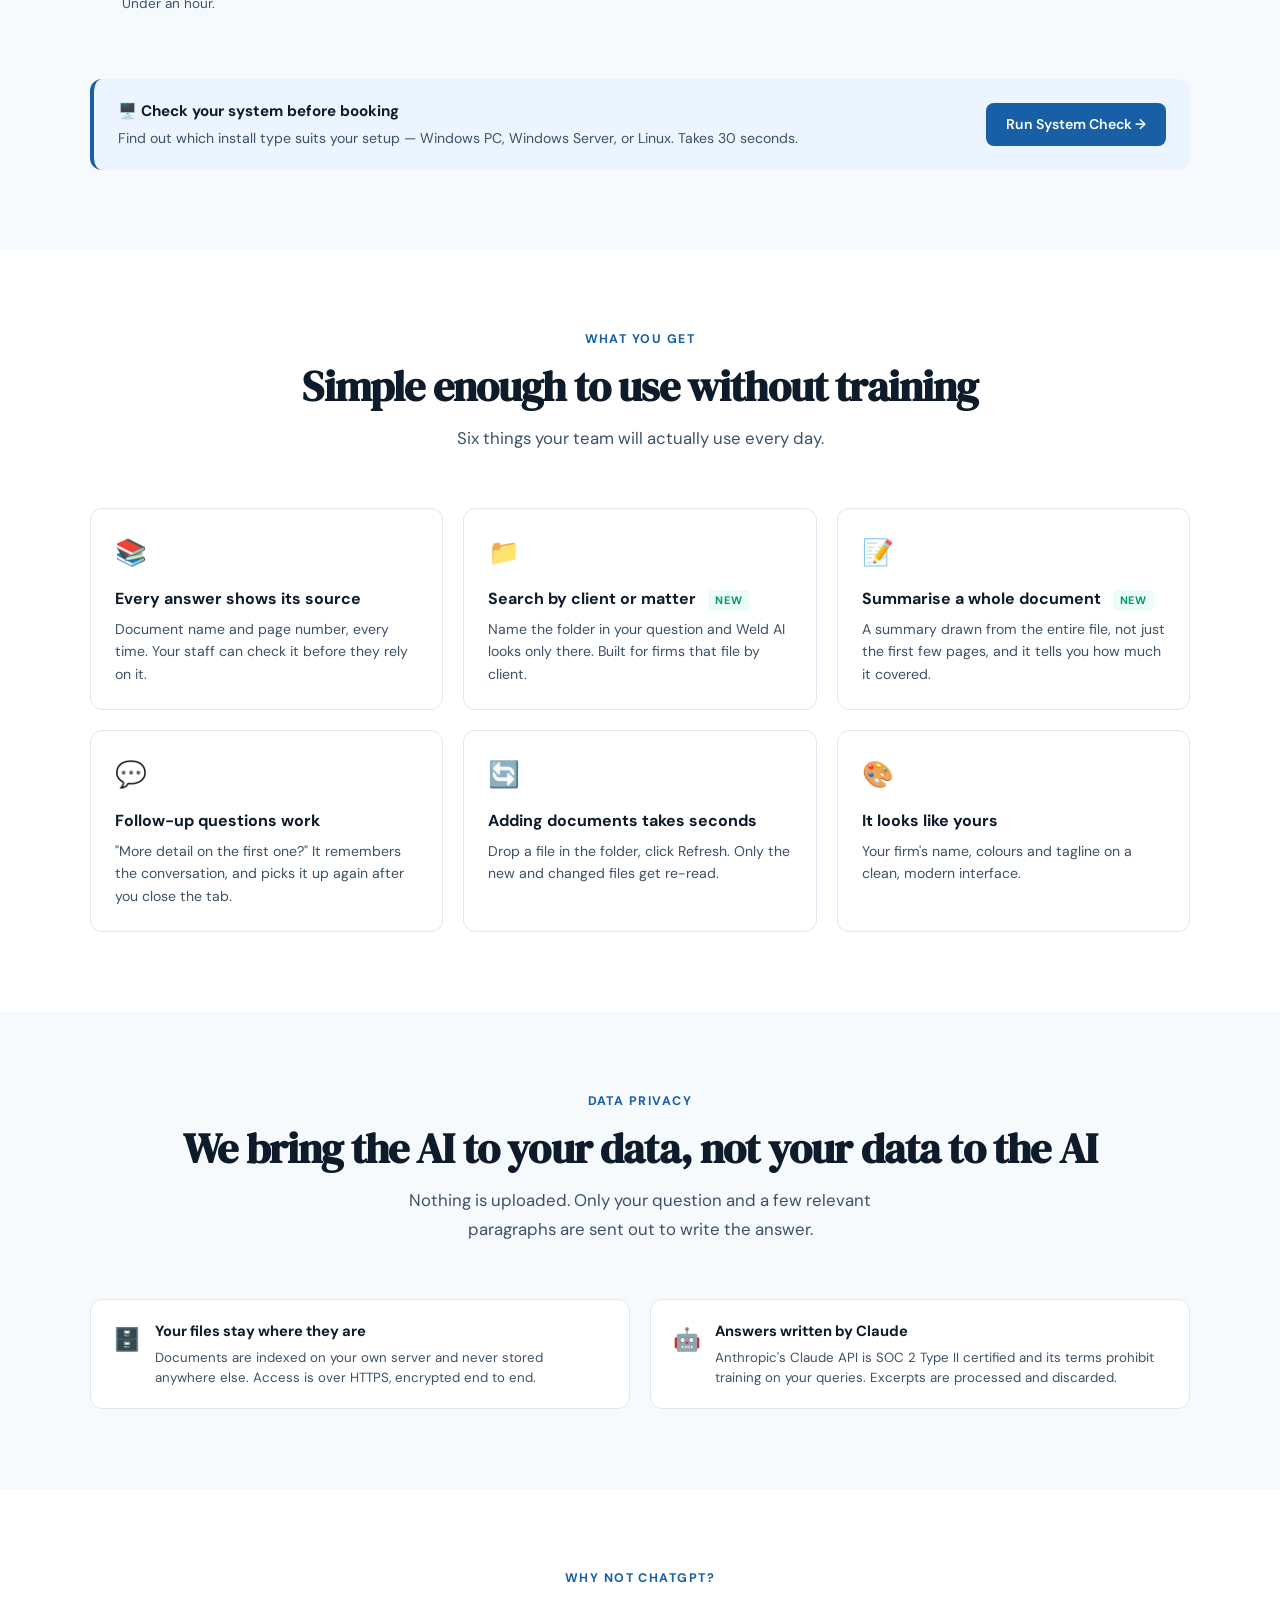
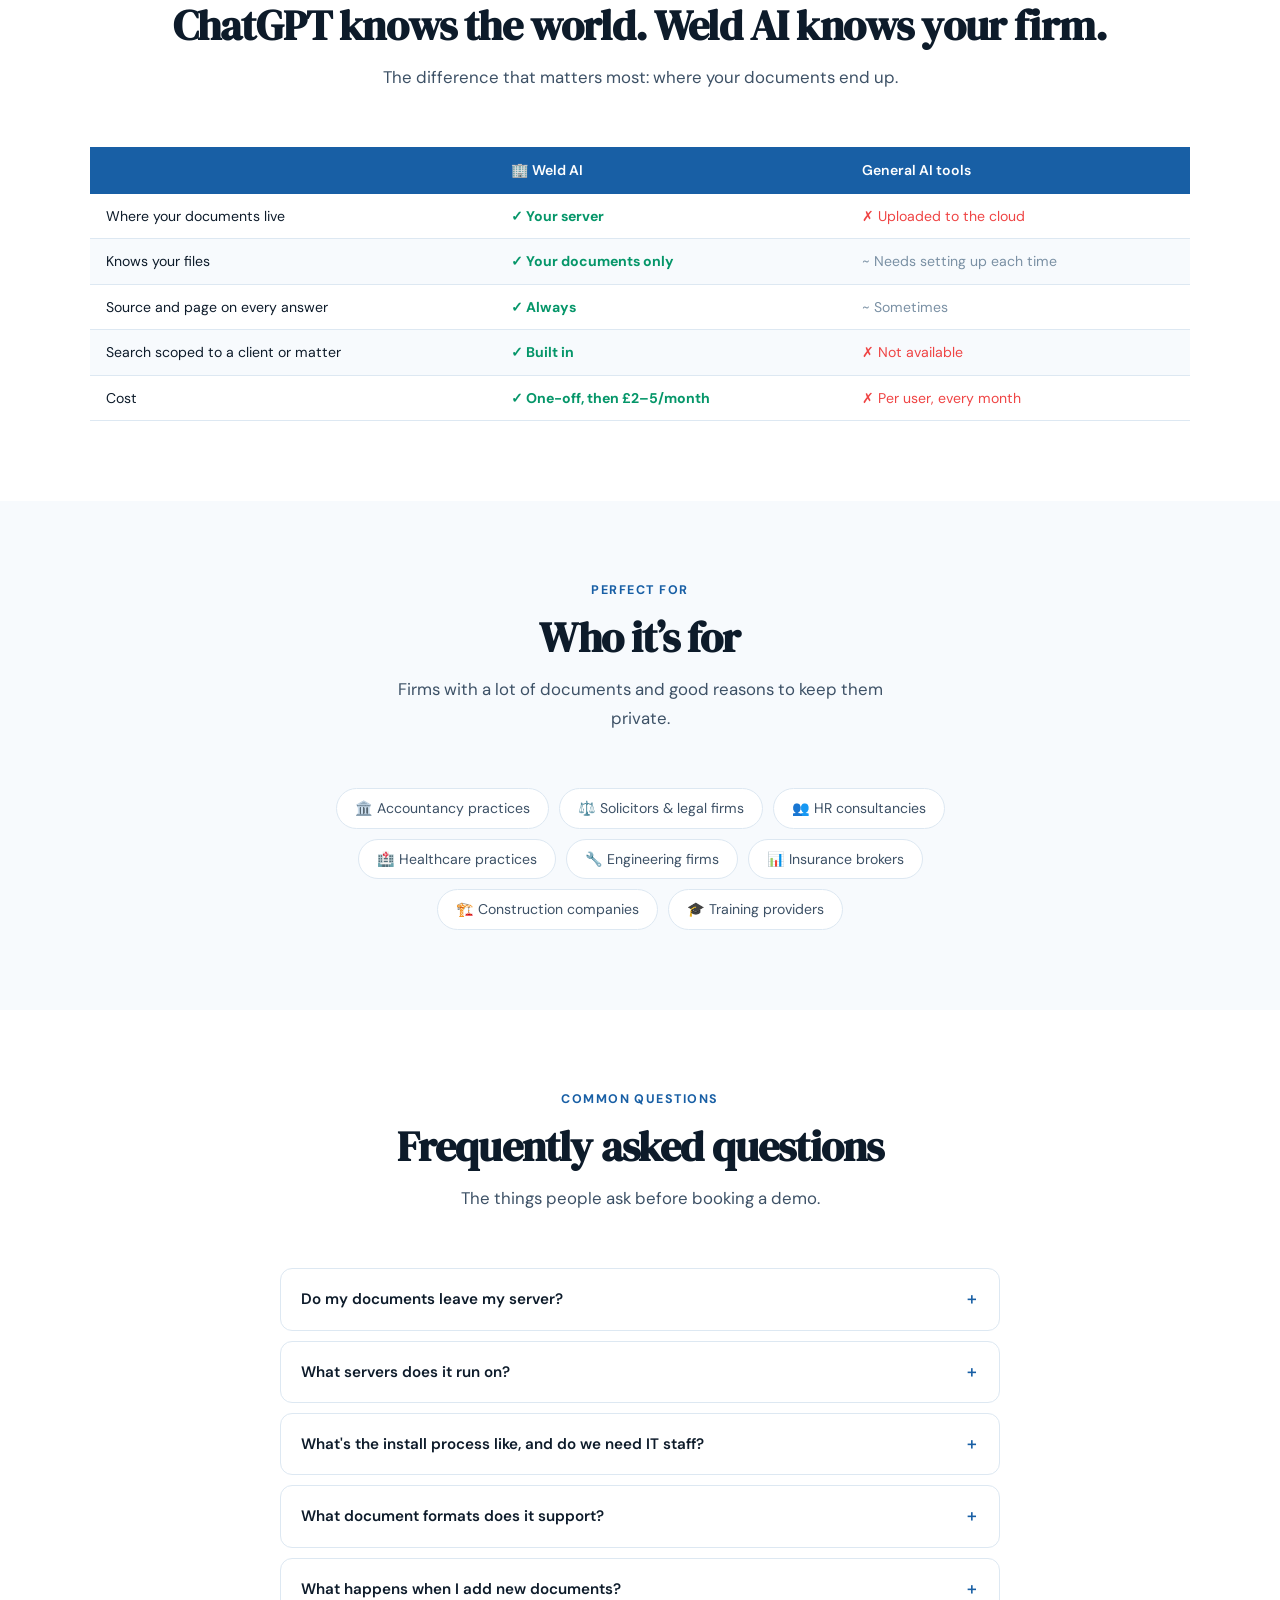
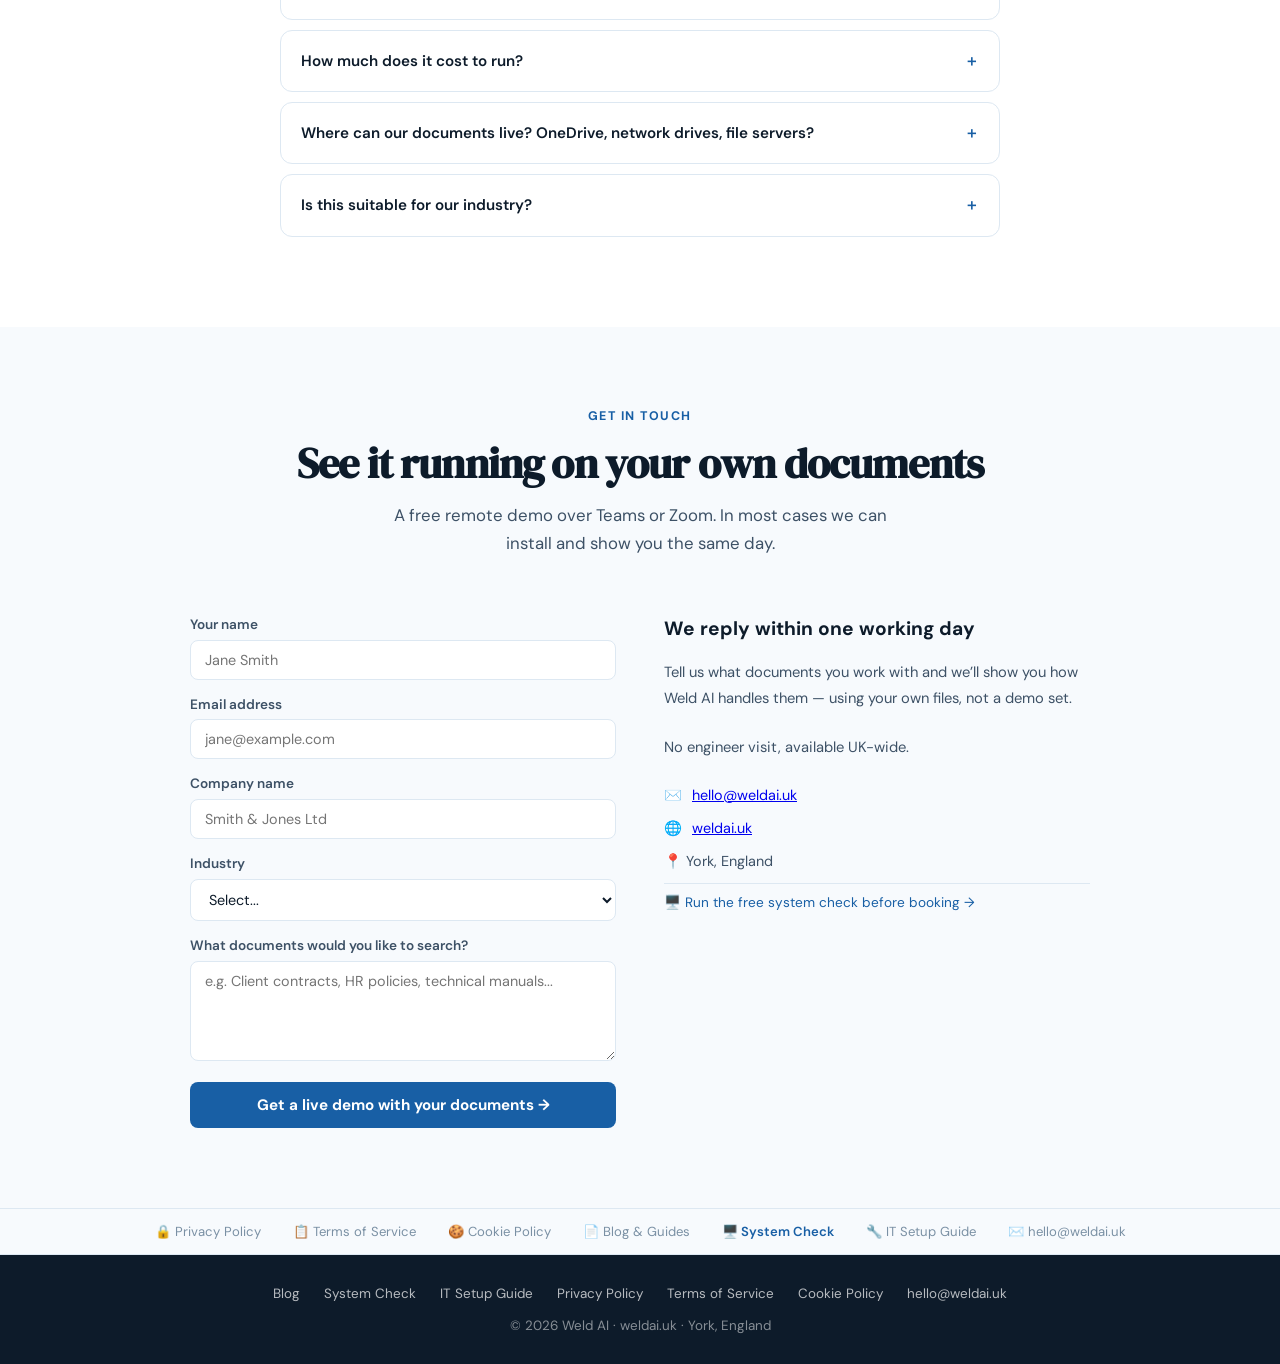
==== commit 81dba4df: "Simplify homepage copy: lead with data sovereignty, cut ~35% of text" ====
--- a/index.html
+++ b/index.html
@@ -3,8 +3,23 @@
 <head>
 <meta charset="UTF-8">
 <meta name="viewport" content="width=device-width, initial-scale=1.0">
-<meta name="description" content="Weld AI is a private company knowledge assistant for UK small businesses. Instant answers from your own documents, source cited, installed in a day. From £350.">
-<title>Private Company Knowledge Search for UK SMEs | Weld AI</title>
+<meta name="description" content="Ask your own documents anything and get an answer in seconds, with the source and page. Runs on your server — nothing is ever uploaded. From £350, no subscription.">
+<title>Weld AI — AI document search that runs on your own server</title>
+<link rel="canonical" href="https://www.weldai.uk/">
+
+<meta property="og:type" content="website">
+<meta property="og:url" content="https://www.weldai.uk/">
+<meta property="og:title" content="Weld AI — AI document search that runs on your own server">
+<meta property="og:description" content="Ask your own documents anything and get an answer in seconds, with the source and page. Nothing is ever uploaded. From £350, no subscription.">
+<meta property="og:image" content="https://www.weldai.uk/screenshot-chat.png">
+<meta property="og:site_name" content="Weld AI">
+<meta property="og:locale" content="en_GB">
+
+<meta name="twitter:card" content="summary_large_image">
+<meta name="twitter:url" content="https://www.weldai.uk/">
+<meta name="twitter:title" content="Weld AI — AI document search that runs on your own server">
+<meta name="twitter:description" content="Ask your own documents anything and get an answer in seconds, with the source and page. Nothing is ever uploaded. From £350, no subscription.">
+<meta name="twitter:image" content="https://www.weldai.uk/screenshot-chat.png">
 <link rel="preconnect" href="https://fonts.googleapis.com">
 <link href="https://fonts.googleapis.com/css2?family=DM+Sans:opsz,wght@9..40,300;9..40,400;9..40,500;9..40,600;9..40,700&family=DM+Serif+Display:ital@0;1&display=swap" rel="stylesheet">
 <style>
@@ -110,6 +125,117 @@
 .nav-toggle:checked ~ .nav-burger span:nth-child(3){transform:translateY(-7px) rotate(-45deg)}
 }
 </style>
+
+<script type="application/ld+json">
+{
+  "@context": "https://schema.org",
+  "@graph": [
+    {
+      "@type": "Organization",
+      "@id": "https://www.weldai.uk/#organization",
+      "name": "Weld AI",
+      "url": "https://www.weldai.uk/",
+      "founder": {"@type": "Person", "name": "James Weld"},
+      "email": "hello@weldai.uk",
+      "address": {
+        "@type": "PostalAddress",
+        "addressLocality": "York",
+        "addressCountry": "GB"
+      },
+      "areaServed": {"@type": "Country", "name": "United Kingdom"},
+      "description": "Self-hosted AI document search for UK professional services firms — accountants, solicitors, HR consultancies."
+    },
+    {
+      "@type": "SoftwareApplication",
+      "name": "Weld AI Document Assistant",
+      "applicationCategory": "BusinessApplication",
+      "operatingSystem": "Windows, Linux",
+      "description": "Self-hosted AI document search. Ask questions in plain English across your firm's documents and get answers with exact source citations. Documents never leave your server.",
+      "offers": {
+        "@type": "Offer",
+        "price": "350",
+        "priceCurrency": "GBP",
+        "description": "One-time remote installation, includes 30 days support. Plus £2 to £5 per month in AI usage."
+      },
+      "provider": {"@id": "https://www.weldai.uk/#organization"}
+    }
+  ]
+}
+</script>
+
+<script type="application/ld+json">
+{
+  "@context": "https://schema.org",
+  "@type": "FAQPage",
+  "mainEntity": [
+    {
+      "@type": "Question",
+      "name": "Do my documents leave my server?",
+      "acceptedAnswer": {
+        "@type": "Answer",
+        "text": "No. Your documents remain on your server at all times. No full document uploads — ever. Only the question you ask and a few relevant paragraphs are sent to the AI to generate an answer. Everything else stays on your infrastructure."
+      }
+    },
+    {
+      "@type": "Question",
+      "name": "What servers does it run on?",
+      "acceptedAnswer": {
+        "@type": "Answer",
+        "text": "Weld AI supports four install configurations. Windows PC or Workstation: Windows 10 (21H2+) or Windows 11, 8GB RAM minimum, WSL2 enabled by IT in advance (one PowerShell command) — most common for small firms. Windows Server with Ubuntu VM: recommended for servers, a small Linux virtual machine runs inside Windows Server via Hyper-V with full network share support. Linux Server: Ubuntu 22.04 or Debian 12, simplest install with full network share support. Windows Server Direct: alternative only, requires complex WSL2 setup."
+      }
+    },
+    {
+      "@type": "Question",
+      "name": "What's the install process like, and do we need IT staff?",
+      "acceptedAnswer": {
+        "@type": "Answer",
+        "text": "Usually under one hour, remote over a Teams or Zoom screen-share. No engineer visit, no separate IT project. In most cases your team can start asking questions the same day. Day-to-day use needs no technical skill — staff open a browser and type a question, and adding new documents is just copying a file into a folder and clicking Refresh."
+      }
+    },
+    {
+      "@type": "Question",
+      "name": "What document formats does it support?",
+      "acceptedAnswer": {
+        "@type": "Answer",
+        "text": "PDF, Word (.docx, .doc), PowerPoint (.pptx), Excel (.xlsx, .csv), and plain text files. Most business documents are supported out of the box."
+      }
+    },
+    {
+      "@type": "Question",
+      "name": "What happens when I add new documents?",
+      "acceptedAnswer": {
+        "@type": "Answer",
+        "text": "Copy the file into your documents folder and click Refresh in the app. Only new or changed files are re-indexed — the process takes seconds for most documents."
+      }
+    },
+    {
+      "@type": "Question",
+      "name": "How much does it cost to run?",
+      "acceptedAnswer": {
+        "@type": "Answer",
+        "text": "Installation is from £350 (remote, includes 30 days support). The only ongoing cost is the AI usage — typically £2 to £5 per month for a small business, paid directly to the AI provider. No monthly subscription to Weld AI."
+      }
+    },
+    {
+      "@type": "Question",
+      "name": "Where can our documents live? OneDrive, network drives, file servers?",
+      "acceptedAnswer": {
+        "@type": "Answer",
+        "text": "Local drives (C:, D:, E:, USB) work as long as they're connected at startup. OneDrive or SharePoint synced to the PC works, provided the documents folder is set to 'Always keep on this device' in File Explorer. Network mapped drives aren't supported on Windows installs due to a Docker on Windows limitation. If your documents only live on a file server, we install Weld AI directly on the server (Windows Server or Linux) — that gives full network-share support."
+      }
+    },
+    {
+      "@type": "Question",
+      "name": "Is this suitable for our industry?",
+      "acceptedAnswer": {
+        "@type": "Answer",
+        "text": "Weld AI works best for businesses with a significant volume of internal documents — policies, procedures, contracts, technical manuals, compliance guides. It works particularly well for accountancy practices, solicitors, HR firms, and engineering companies. If your team regularly spends time searching for information they know exists, it's a strong fit."
+      }
+    }
+  ]
+}
+</script>
+
 </head>
 <body>
 
@@ -131,23 +257,20 @@
 </nav>
 
 <div class="hero">
-  <div class="hero-badge">🏢 Private company knowledge search for UK small businesses</div>
-  <h1>Search all your company knowledge in seconds — not hours</h1>
-  <p>Stop wasting time hunting through files, emails, and shared drives. Ask questions across all your documents in natural language. Get answers in seconds with the exact source and page number — no guessing.</p>
-  <div style="background:rgba(255,255,255,0.1);border:1px solid rgba(255,255,255,0.2);border-radius:12px;padding:16px 20px;margin:20px 0;font-size:0.92rem;color:rgba(255,255,255,0.95);display:inline-block">
-    <strong>£350 to install</strong> (remote, includes 30-day support) + <strong>£2–5/month</strong> to run. No monthly subscription. <a href="#compare" style="color:#fff;text-decoration:underline">See how it compares</a>
-  </div>
+  <div class="hero-badge">🔒 For UK firms that can't put client files in the cloud</div>
+  <h1>Ask your documents anything.<br><em>They never leave your building.</em></h1>
+  <p>Weld AI installs on your own server, reads your files, and answers questions in plain English — with the exact document and page number.</p>
   <div class="hero-btns">
-    <a href="#contact" class="btn-primary">Book a free demo with your documents</a>
-    <a href="https://www.weldai.uk/demo.html" class="btn-ghost">▶ See it in action (2 min)</a>
+    <a href="#contact" class="btn-primary">Book a free demo</a>
+    <a href="https://www.weldai.uk/demo.html" class="btn-ghost">▶ Watch 2-min demo</a>
   </div>
   <div class="hero-props">
-    <span class="hero-prop">Your documents never leave your server</span>
-    <span class="hero-prop">Answers in seconds with source and page cited</span>
-    <span class="hero-prop">Installed in one day</span>
+    <span class="hero-prop">£350 one-off install</span>
+    <span class="hero-prop">£2–5/month to run — no subscription</span>
+    <span class="hero-prop">Up and running in a day</span>
   </div>
   <p style="color:rgba(255,255,255,0.55);font-size:0.8rem;margin-top:1.5rem">
-    Founded by James Weld &middot; York, England &middot; hello@weldai.uk
+    James Weld &middot; York, England &middot; hello@weldai.uk
   </p>
 </div>
 
@@ -192,8 +315,8 @@
 <section style="background:#fff;padding:48px 2rem;border-bottom:1px solid #DDE8F2">
   <div style="max-width:900px;margin:0 auto;text-align:center">
     <div style="font-size:0.78rem;font-weight:700;letter-spacing:.12em;text-transform:uppercase;color:#185FA5;margin-bottom:0.5rem">Real product · Real answers</div>
-    <h2 style="font-family:'DM Serif Display',serif;font-size:1.8rem;color:#0D1B2A;margin-bottom:0.5rem;letter-spacing:-0.02em">See it working with real documents</h2>
-    <p style="color:#3D5166;margin-bottom:1.5rem;font-size:0.95rem">A real query against a real company policy document — notice the formatted table and exact source citation.</p>
+    <h2 style="font-family:'DM Serif Display',serif;font-size:1.8rem;color:#0D1B2A;margin-bottom:0.5rem;letter-spacing:-0.02em">A real answer, from a real document</h2>
+    <p style="color:#3D5166;margin-bottom:1.5rem;font-size:0.95rem">Not a mock-up. This is the product, answering a question about a staff handbook.</p>
     <div style="border:1px solid #DDE8F2;border-radius:16px;overflow:hidden;box-shadow:0 8px 32px rgba(15,63,114,0.08);display:inline-block;max-width:100%">
       <img src="/screenshot-chat.png" alt="Weld AI answering a question about notice periods, showing a formatted table with source citation" style="display:block;max-width:100%;height:auto">
     </div>
@@ -204,12 +327,12 @@
 <section id="for">
   <div class="container">
     <div class="section-label">The problem</div>
-    <h2>Staff waste hours finding information that already exists</h2>
-    <p class="section-sub">Document-heavy teams lose 20–30 minutes per person per day searching for things they know exist. For a 10-person office that's <strong>£25,000 a year</strong> in lost time alone.</p>
+    <h2>Your firm already has the answers. Finding them is the problem.</h2>
+    <p class="section-sub">Document-heavy teams lose 20–30 minutes per person, per day, hunting for things they know exist.</p>
     <div class="features">
-      <div class="feature-card"><div class="feature-icon">🔍</div><h3>Time wasted searching costs real money</h3><p>Based on 10 staff × 20 min/day × 250 working days × £20/hour. Most firms pay back the installation cost in the first week.</p></div>
-      <div class="feature-card"><div class="feature-icon">🔁</div><h3>Expert knowledge walks out the door</h3><p>When experienced staff leave, their knowledge goes with them. Weld AI captures it in your documents and makes it available to everyone — permanently.</p></div>
-      <div class="feature-card"><div class="feature-icon">😟</div><h3>Cloud AI tools aren't safe for confidential documents</h3><p>ChatGPT and Copilot would help, but you can't upload client contracts, financial data, or HR files to a third-party cloud service.</p></div>
+      <div class="feature-card"><div class="feature-icon">🔍</div><h3>Searching costs real money</h3><p>Ten people losing 20 minutes a day is roughly £25,000 a year in time. Most firms cover the install cost in the first week.</p></div>
+      <div class="feature-card"><div class="feature-icon">🔁</div><h3>Knowledge leaves when people do</h3><p>What your experienced staff know is buried in your files. Weld AI makes it available to everyone, permanently.</p></div>
+      <div class="feature-card"><div class="feature-icon">🔒</div><h3>Cloud AI isn't an option for you</h3><p>You can't paste client contracts or HR files into ChatGPT. Weld AI keeps every document on your own server.</p></div>
     </div>
   </div>
 </section>
@@ -218,12 +341,12 @@
   <div class="container">
     <div class="section-label">Simple setup</div>
     <h2>Up and running in a single day</h2>
-    <p class="section-sub">No IT project. No engineer visit. Minimal IT involvement — we handle the setup. Up and running the same day.</p>
+    <p class="section-sub">No IT project, no site visit. We install remotely and your team is asking questions the same day.</p>
     <div class="steps">
-      <div class="step"><div class="step-num">1</div><h3>We install on your server</h3><p>We install remotely over a screen-share call on your existing Windows or Linux server. Typically under an hour.</p></div>
-      <div class="step"><div class="step-num">2</div><h3>Load your documents</h3><p>Copy your policies, contracts, manuals, and reports into a shared folder. PDF, Word, Excel, PowerPoint — any format.</p></div>
-      <div class="step"><div class="step-num">3</div><h3>Index once, search forever</h3><p>Click one button and the AI reads all your documents. Smart Update re-indexes only what changed when you add new files.</p></div>
-      <div class="step"><div class="step-num">4</div><h3>Ask anything, get answers</h3><p>Open a browser on any device. Ask follow-up questions — the AI remembers the conversation and understands context.</p></div>
+      <div class="step"><div class="step-num">1</div><h3>We install on your server</h3><p>Remotely, over a screen-share call, on the Windows or Linux machine you already have. Under an hour.</p></div>
+      <div class="step"><div class="step-num">2</div><h3>Point it at your files</h3><p>Copy your policies, contracts and manuals into one folder. PDF, Word, Excel, PowerPoint.</p></div>
+      <div class="step"><div class="step-num">3</div><h3>Click index, once</h3><p>Weld AI reads everything. After that it only re-reads what has changed.</p></div>
+      <div class="step"><div class="step-num">4</div><h3>Ask anything</h3><p>Open a browser on any device and type a question, like you would to a colleague.</p></div>
     </div>
     <div style="margin-top:2rem;padding:20px 24px;background:#EBF4FF;border-radius:12px;border-left:4px solid #185FA5;display:flex;align-items:center;justify-content:space-between;flex-wrap:wrap;gap:12px;box-sizing:border-box">
       <div>
@@ -238,17 +361,15 @@
 <section id="features">
   <div class="container">
     <div class="section-label">What you get</div>
-    <h2>Built for real business use</h2>
-    <p class="section-sub">Every feature designed to be used daily by non-technical staff — no training required.</p>
+    <h2>Simple enough to use without training</h2>
+    <p class="section-sub">Six things your team will actually use every day.</p>
     <div class="features">
-      <div class="feature-card"><div class="feature-icon">📝</div><h3>Whole-document summaries <span class="new-badge">New</span></h3><p>Ask for a summary of any document and get a synthesised answer drawn from across the whole file — not just the opening pages. The answer shows you how much of the document was covered.</p></div>
-      <div class="feature-card"><div class="feature-icon">📁</div><h3>Folder-aware search <span class="new-badge">New</span></h3><p>Mention a client, matter, or project folder by name in your question and Weld AI scopes the search to just those documents — built for firms that organise work by matter or client.</p></div>
-      <div class="feature-card"><div class="feature-icon">📚</div><h3>Source citations with page numbers</h3><p>Every answer includes the exact document and page number. Staff can verify the information and stay compliant.</p></div>
-      <div class="feature-card"><div class="feature-icon">💬</div><h3>Conversation memory</h3><p>Ask follow-up questions naturally. "Can you give me more detail on the first one?" — the AI understands context from the entire conversation, not just the last message.</p></div>
-      <div class="feature-card"><div class="feature-icon">🕐</div><h3>Persistent chat history</h3><p>Conversation history saved to your server database. Reload the page and your previous conversation is restored — pick up exactly where you left off.</p></div>
-      <div class="feature-card"><div class="feature-icon">🔎</div><h3>Direct document search</h3><p>Search your document index directly to find specific passages. Click any result to open the source document in your browser.</p></div>
-      <div class="feature-card"><div class="feature-icon">🔄</div><h3>Smart document updates</h3><p>Add new documents any time. Smart Update only re-indexes what changed — seconds, not minutes.</p></div>
-      <div class="feature-card"><div class="feature-icon">🎨</div><h3>Branded with your company name</h3><p>Your company name, colours, and tagline. Resizable sidebar, clean modern interface. Looks like your own product.</p></div>
+      <div class="feature-card"><div class="feature-icon">📚</div><h3>Every answer shows its source</h3><p>Document name and page number, every time. Your staff can check it before they rely on it.</p></div>
+      <div class="feature-card"><div class="feature-icon">📁</div><h3>Search by client or matter <span class="new-badge">New</span></h3><p>Name the folder in your question and Weld AI looks only there. Built for firms that file by client.</p></div>
+      <div class="feature-card"><div class="feature-icon">📝</div><h3>Summarise a whole document <span class="new-badge">New</span></h3><p>A summary drawn from the entire file, not just the first few pages, and it tells you how much it covered.</p></div>
+      <div class="feature-card"><div class="feature-icon">💬</div><h3>Follow-up questions work</h3><p>"More detail on the first one?" It remembers the conversation, and picks it up again after you close the tab.</p></div>
+      <div class="feature-card"><div class="feature-icon">🔄</div><h3>Adding documents takes seconds</h3><p>Drop a file in the folder, click Refresh. Only the new and changed files get re-read.</p></div>
+      <div class="feature-card"><div class="feature-icon">🎨</div><h3>It looks like yours</h3><p>Your firm's name, colours and tagline on a clean, modern interface.</p></div>
     </div>
   </div>
 </section>
@@ -256,33 +377,29 @@
 <section>
   <div class="container">
     <div class="section-label">Data privacy</div>
-    <h2>Designed with data privacy at its core</h2>
-    <p class="section-sub">Your documents never leave your server. Only short, relevant text excerpts are sent to Claude to generate each answer.</p>
+    <h2>We bring the AI to your data, not your data to the AI</h2>
+    <p class="section-sub">Nothing is uploaded. Only your question and a few relevant paragraphs are sent out to write the answer.</p>
     <div class="privacy-grid">
-      <div class="privacy-card"><div class="privacy-icon">🗄️</div><div><h4>Documents stay on your server — always</h4><p>Your files are never uploaded anywhere. Only the question you ask and the most relevant text excerpts are sent to Claude. Access to the system is over HTTPS with SSL encryption end-to-end.</p></div></div>
-      <div class="privacy-card"><div class="privacy-icon">🤖</div><div><h4>Powered by Anthropic's Claude</h4><p>Built on the Claude API — SOC 2 Type II certified, with terms of service that explicitly prohibit using your queries to train AI models. Queries are processed and discarded.</p></div></div>
+      <div class="privacy-card"><div class="privacy-icon">🗄️</div><div><h4>Your files stay where they are</h4><p>Documents are indexed on your own server and never stored anywhere else. Access is over HTTPS, encrypted end to end.</p></div></div>
+      <div class="privacy-card"><div class="privacy-icon">🤖</div><div><h4>Answers written by Claude</h4><p>Anthropic's Claude API is SOC 2 Type II certified and its terms prohibit training on your queries. Excerpts are processed and discarded.</p></div></div>
     </div>
   </div>
 </section>
 
 <section id="compare">
   <div class="container">
-    <div class="section-label">Why not general AI tools?</div>
-    <h2>Built for company knowledge — not general AI</h2>
-    <p class="section-sub">General AI tools like ChatGPT are trained on the world's information. Weld AI knows only your company's documents — giving your team specific, accurate answers they can trust.</p>
+    <div class="section-label">Why not ChatGPT?</div>
+    <h2>ChatGPT knows the world. Weld AI knows your firm.</h2>
+    <p class="section-sub">The difference that matters most: where your documents end up.</p>
     <div class="table-wrap">
       <table>
-        <thead><tr><th>Feature</th><th>🏢 Weld AI</th><th>General AI Tools</th></tr></thead>
+        <thead><tr><th></th><th>🏢 Weld AI</th><th>General AI tools</th></tr></thead>
         <tbody>
-          <tr><td>Documents stay on your server</td><td class="check">✓ Always</td><td class="cross">✗ Uploaded to cloud</td></tr>
-          <tr><td>Answer quality</td><td class="check">✓ Excellent (Claude)</td><td class="part">~ Good (generic)</td></tr>
-          <tr><td>Knows your company documents</td><td class="check">✓ Your docs only</td><td class="part">~ Requires setup</td></tr>
-          <tr><td>Folder-aware search by client or matter</td><td class="check">✓ Built in</td><td class="cross">✗ Not available</td></tr>
-          <tr><td>Whole-document summaries</td><td class="check">✓ With coverage shown</td><td class="part">~ Context-window limited</td></tr>
-          <tr><td>Source citations with page numbers</td><td class="check">✓ Every answer</td><td class="part">~ Sometimes</td></tr>
-          <tr><td>Conversation memory</td><td class="check">✓ Full history saved</td><td class="part">~ Limited</td></tr>
-          <tr><td>No per-user monthly fees</td><td class="check">✓ Small API cost only</td><td class="cross">✗ Per user/month</td></tr>
-          <tr><td>Branded with your company name</td><td class="check">✓ Fully branded</td><td class="cross">✗ Generic UI</td></tr>
+          <tr><td>Where your documents live</td><td class="check">✓ Your server</td><td class="cross">✗ Uploaded to the cloud</td></tr>
+          <tr><td>Knows your files</td><td class="check">✓ Your documents only</td><td class="part">~ Needs setting up each time</td></tr>
+          <tr><td>Source and page on every answer</td><td class="check">✓ Always</td><td class="part">~ Sometimes</td></tr>
+          <tr><td>Search scoped to a client or matter</td><td class="check">✓ Built in</td><td class="cross">✗ Not available</td></tr>
+          <tr><td>Cost</td><td class="check">✓ One-off, then £2–5/month</td><td class="cross">✗ Per user, every month</td></tr>
         </tbody>
       </table>
     </div>
@@ -292,8 +409,8 @@
 <section>
   <div class="container">
     <div class="section-label">Perfect for</div>
-    <h2>Built for businesses with lots of documents</h2>
-    <p class="section-sub">If your team wastes time searching through files, policies, contracts, or manuals — Weld AI gives them instant answers.</p>
+    <h2>Who it’s for</h2>
+    <p class="section-sub">Firms with a lot of documents and good reasons to keep them private.</p>
     <div class="industries">
       <span class="industry-pill">🏛️ Accountancy practices</span>
       <span class="industry-pill">⚖️ Solicitors &amp; legal firms</span>
@@ -311,7 +428,7 @@
   <div class="container">
     <div class="section-label">Common questions</div>
     <h2>Frequently asked questions</h2>
-    <p class="section-sub">Everything you need to know before booking a demo.</p>
+    <p class="section-sub">The things people ask before booking a demo.</p>
     <div style="max-width:720px;margin:0 auto">
 
       <details style="border:1px solid #DDE8F2;border-radius:12px;margin-bottom:10px;background:#fff;overflow:hidden">
@@ -330,7 +447,7 @@
         <div style="padding:0 20px 18px;color:#3D5166;font-size:0.92rem">
           <p style="margin:0 0 10px">Weld AI supports four install configurations:</p>
           <ul style="margin:0 0 12px;padding-left:18px;line-height:1.8">
-            <li><strong>Windows PC or Workstation</strong> — Windows 10 (21H2+) or Windows 11, 8GB RAM minimum. Most common for small firms.</li>
+            <li><strong>Windows PC or Workstation</strong> — Windows 10 (21H2+) or Windows 11, 8GB RAM minimum, WSL2 enabled by IT in advance (one PowerShell command). Most common for small firms.</li>
             <li><strong>Windows Server + Ubuntu VM</strong> — recommended for servers. A small Linux virtual machine runs inside your Windows Server via Hyper-V. Full network share support.</li>
             <li><strong>Linux Server</strong> — Ubuntu 22.04 or Debian 12. Simplest install, full network share support.</li>
             <li><strong>Windows Server Direct</strong> — alternative only, requires complex WSL2 setup. Ubuntu VM approach preferred.</li>
@@ -400,8 +517,8 @@
 <section id="contact">
   <div class="container">
     <div class="section-label">Get in touch</div>
-    <h2>Book a free demo</h2>
-    <p class="section-sub">In most cases we can install and demonstrate the system the same day, subject to server access and document availability.</p>
+    <h2>See it running on your own documents</h2>
+    <p class="section-sub">A free remote demo over Teams or Zoom. In most cases we can install and show you the same day.</p>
     <div class="contact-grid">
       <form id="demo-form" action="https://formspree.io/f/xgoqlozb" method="POST">
         <div><label>Your name</label><input type="text" name="name" placeholder="Jane Smith" required></div>
@@ -413,9 +530,9 @@
         <p id="demo-form-status" style="font-size:0.9rem;margin-top:4px;display:none"></p>
       </form>
       <div class="contact-info">
-        <h3>We'll get back to you within one working day</h3>
-        <p>Tell us what documents you're working with and we'll show you exactly how Weld AI would work for your business — using your actual files.</p>
-        <p>We offer a free remote demo over Teams or Zoom — we install the system on your server live and show your team how to use it. No engineer visit needed, available UK-wide.</p>
+        <h3>We reply within one working day</h3>
+        <p>Tell us what documents you work with and we’ll show you how Weld AI handles them — using your own files, not a demo set.</p>
+        <p>No engineer visit, available UK-wide.</p>
         <div class="contact-detail">✉️ <a href="mailto:hello@weldai.uk">hello@weldai.uk</a></div>
         <div class="contact-detail">🌐 <a href="https://weldai.uk">weldai.uk</a></div>
         <div class="contact-detail">📍 York, England</div>
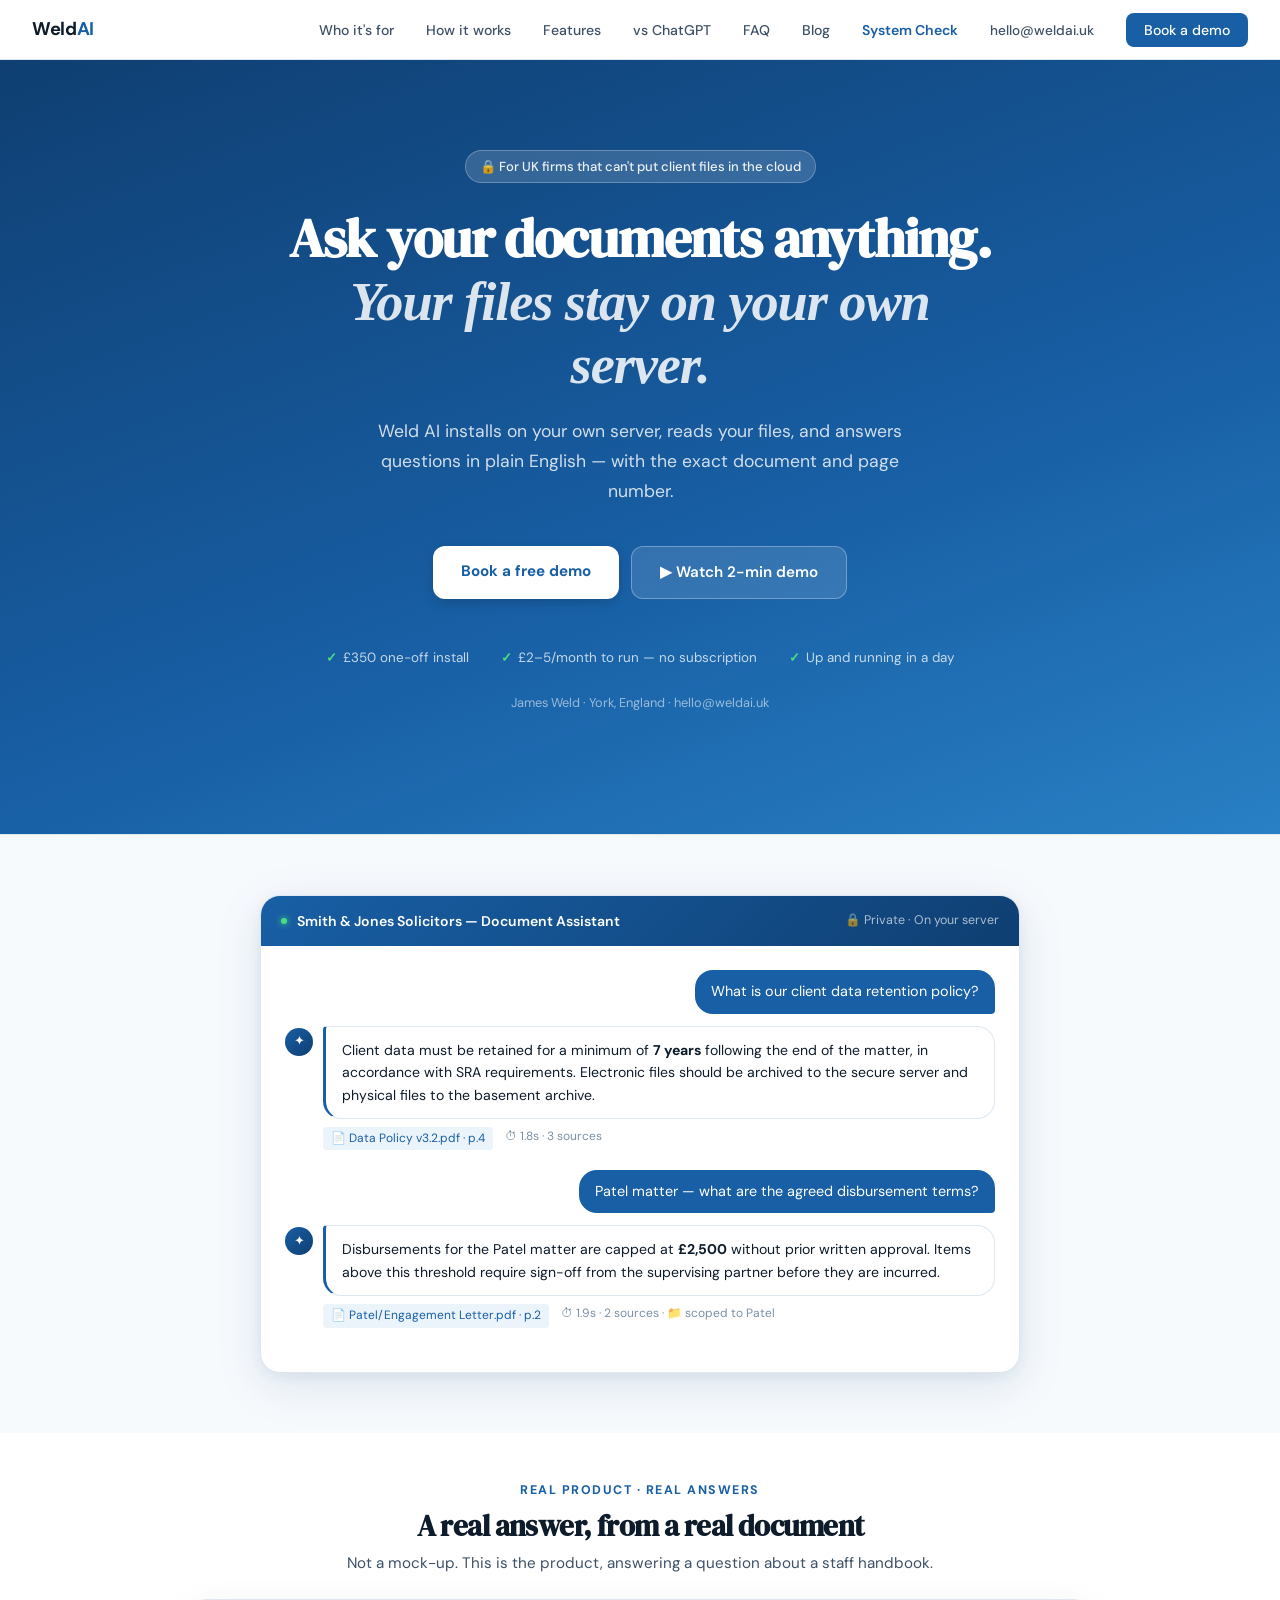
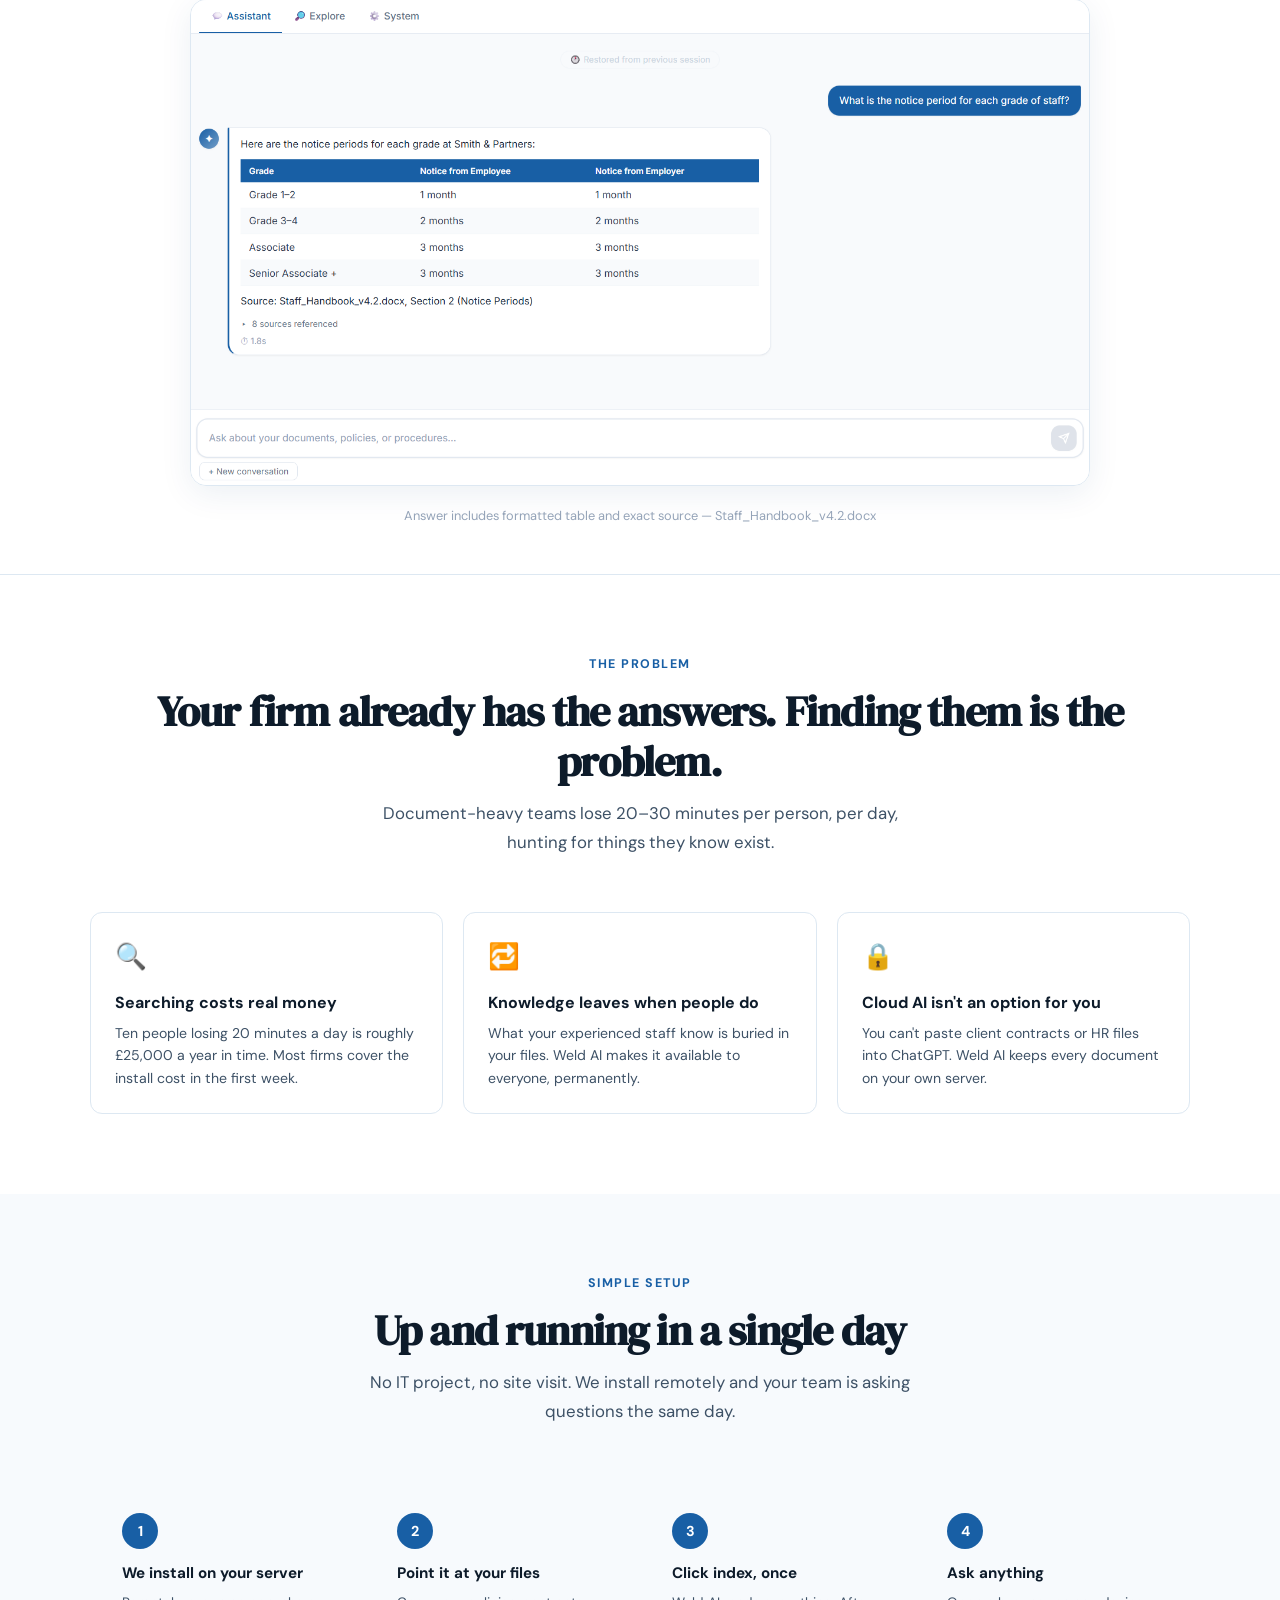
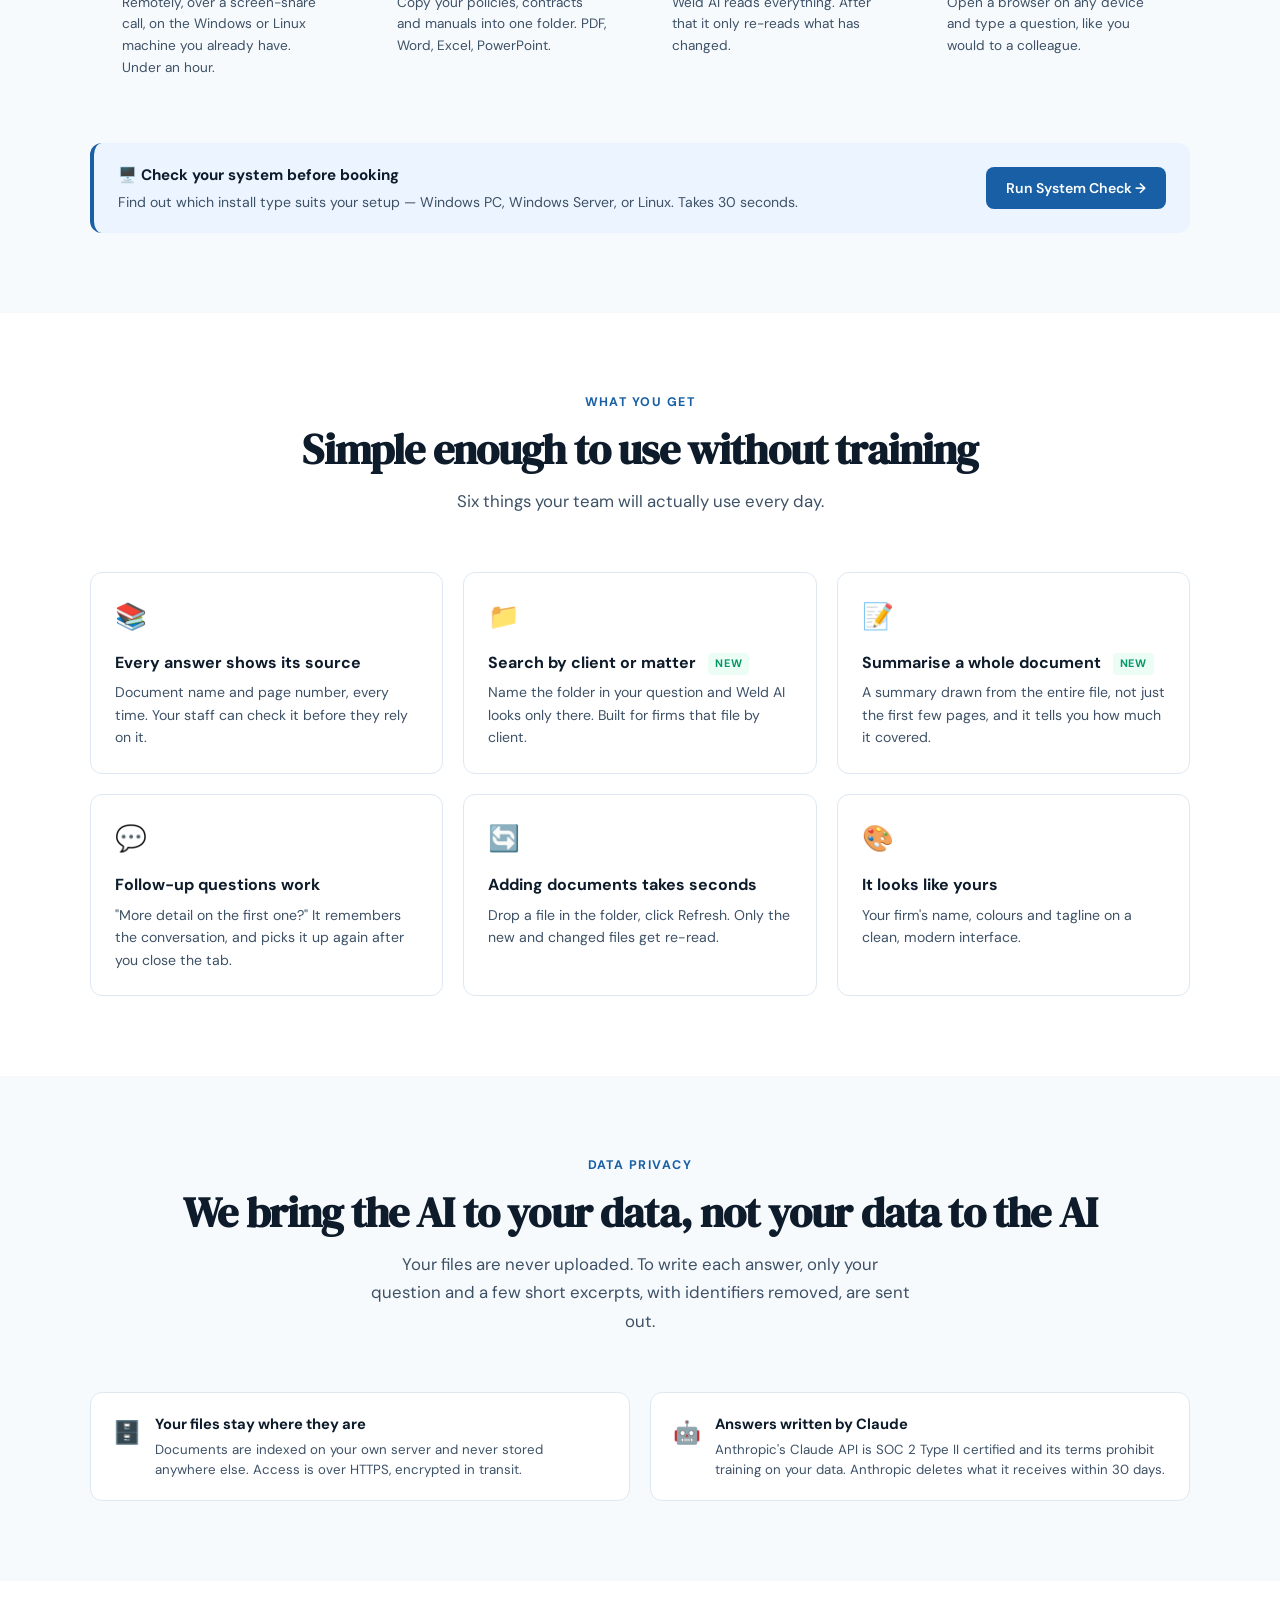
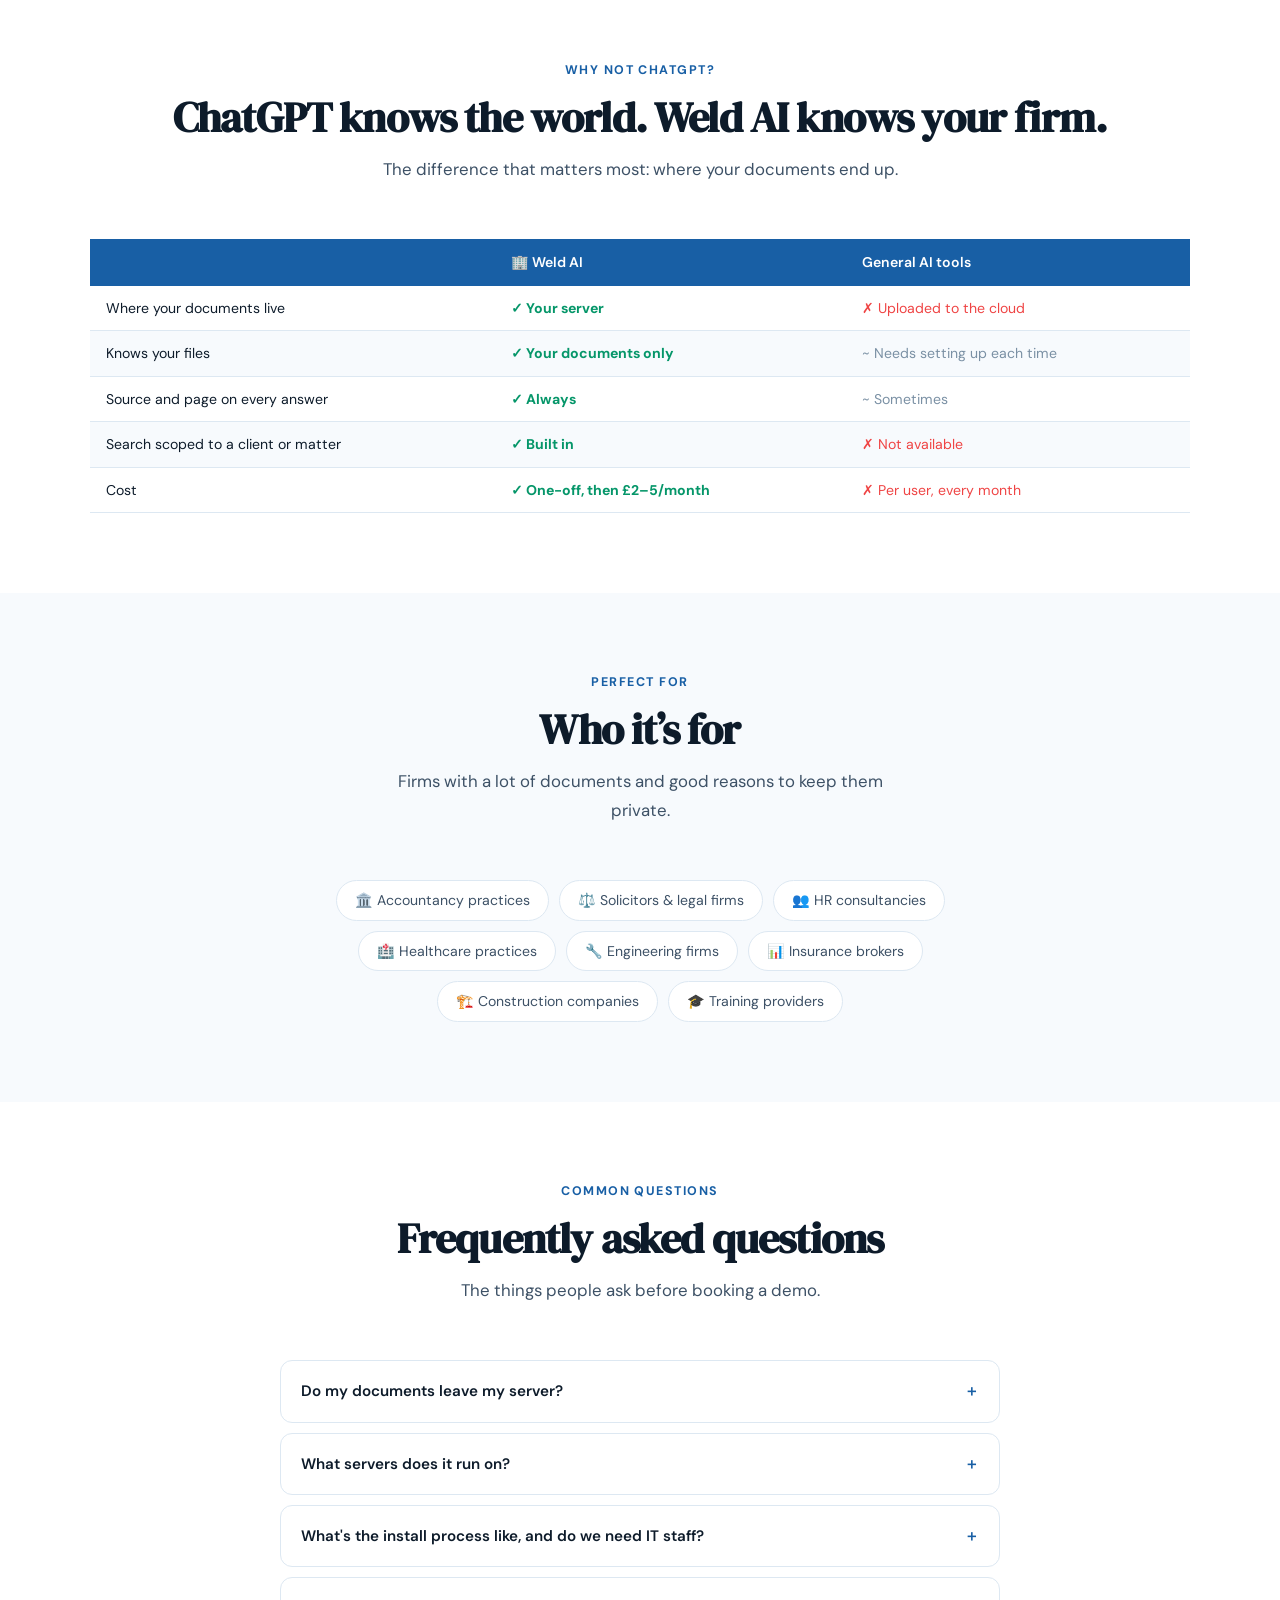
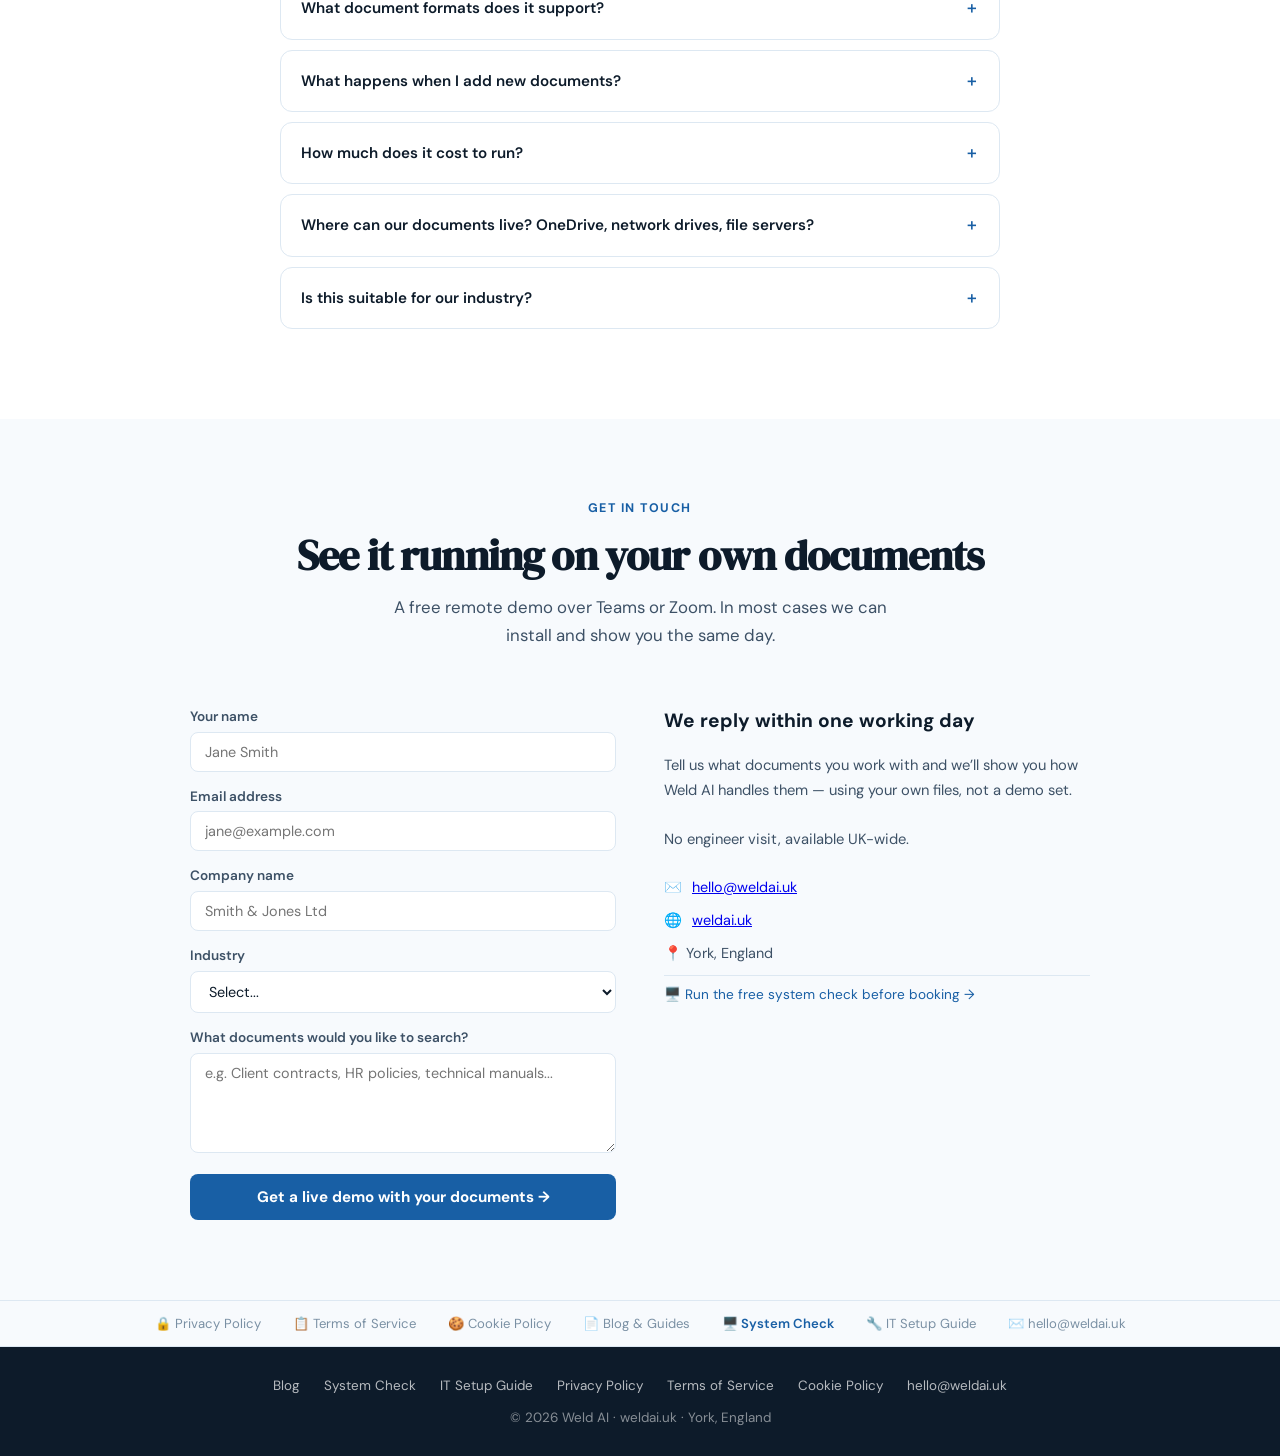
==== commit a12c857d: "Accurate privacy wording: what is sent to Anthropic" ====
--- a/index.html
+++ b/index.html
@@ -3,7 +3,7 @@
 <head>
 <meta charset="UTF-8">
 <meta name="viewport" content="width=device-width, initial-scale=1.0">
-<meta name="description" content="Ask your own documents anything and get an answer in seconds, with the source and page. Runs on your server — nothing is ever uploaded. From £350, no subscription.">
+<meta name="description" content="Ask your own documents anything and get an answer in seconds, with the source and page. Runs on your server — your files are never uploaded. From £350, no subscription.">
 <title>Weld AI — AI document search that runs on your own server</title>
 <link rel="canonical" href="https://www.weldai.uk/">
 
@@ -150,7 +150,7 @@
       "name": "Weld AI Document Assistant",
       "applicationCategory": "BusinessApplication",
       "operatingSystem": "Windows, Linux",
-      "description": "Self-hosted AI document search. Ask questions in plain English across your firm's documents and get answers with exact source citations. Documents never leave your server.",
+      "description": "Self-hosted AI document search. Ask questions in plain English across your firm's documents and get answers with exact source citations. Your files are never uploaded.",
       "offers": {
         "@type": "Offer",
         "price": "350",
@@ -173,7 +173,7 @@
       "name": "Do my documents leave my server?",
       "acceptedAnswer": {
         "@type": "Answer",
-        "text": "No. Your documents remain on your server at all times. No full document uploads — ever. Only the question you ask and a few relevant paragraphs are sent to the AI to generate an answer. Everything else stays on your infrastructure."
+        "text": "No. Your documents, the search index and your chat history stay on your server. To write an answer, Weld AI sends Anthropic's Claude your question, the recent conversation, the names of the files it quotes, and up to eight short excerpts with identifiers such as NI numbers, UTRs, bank details, emails and phone numbers removed. Anthropic does not use this data to train its models and deletes it within 30 days."
       }
     },
     {
@@ -258,7 +258,7 @@
 
 <div class="hero">
   <div class="hero-badge">🔒 For UK firms that can't put client files in the cloud</div>
-  <h1>Ask your documents anything.<br><em>They never leave your building.</em></h1>
+  <h1>Ask your documents anything.<br><em>Your files stay on your own server.</em></h1>
   <p>Weld AI installs on your own server, reads your files, and answers questions in plain English — with the exact document and page number.</p>
   <div class="hero-btns">
     <a href="#contact" class="btn-primary">Book a free demo</a>
@@ -378,10 +378,10 @@
   <div class="container">
     <div class="section-label">Data privacy</div>
     <h2>We bring the AI to your data, not your data to the AI</h2>
-    <p class="section-sub">Nothing is uploaded. Only your question and a few relevant paragraphs are sent out to write the answer.</p>
+    <p class="section-sub">Your files are never uploaded. To write each answer, only your question and a few short excerpts, with identifiers removed, are sent out.</p>
     <div class="privacy-grid">
-      <div class="privacy-card"><div class="privacy-icon">🗄️</div><div><h4>Your files stay where they are</h4><p>Documents are indexed on your own server and never stored anywhere else. Access is over HTTPS, encrypted end to end.</p></div></div>
-      <div class="privacy-card"><div class="privacy-icon">🤖</div><div><h4>Answers written by Claude</h4><p>Anthropic's Claude API is SOC 2 Type II certified and its terms prohibit training on your queries. Excerpts are processed and discarded.</p></div></div>
+      <div class="privacy-card"><div class="privacy-icon">🗄️</div><div><h4>Your files stay where they are</h4><p>Documents are indexed on your own server and never stored anywhere else. Access is over HTTPS, encrypted in transit.</p></div></div>
+      <div class="privacy-card"><div class="privacy-icon">🤖</div><div><h4>Answers written by Claude</h4><p>Anthropic's Claude API is SOC 2 Type II certified and its terms prohibit training on your data. Anthropic deletes what it receives within 30 days.</p></div></div>
     </div>
   </div>
 </section>
@@ -436,7 +436,7 @@
           Do my documents leave my server?
           <span style="color:#185FA5;flex-shrink:0;margin-left:12px">＋</span>
         </summary>
-        <p style="padding:0 20px 18px;color:#3D5166;font-size:0.92rem;margin:0">No. Your documents remain on your server at all times. No full document uploads — ever. Only the question you ask and a few relevant paragraphs are sent to the AI to generate an answer. Everything else stays on your infrastructure.</p>
+        <p style="padding:0 20px 18px;color:#3D5166;font-size:0.92rem;margin:0">No. Your documents, the search index and your chat history stay on your server. To write an answer, Weld AI sends Anthropic's Claude your question, the recent conversation, the names of the files it quotes, and up to eight short excerpts with identifiers such as NI numbers, UTRs, bank details, emails and phone numbers removed. Anthropic does not use this data to train its models and deletes it within 30 days.</p>
       </details>
 
       <details style="border:1px solid #DDE8F2;border-radius:12px;margin-bottom:10px;background:#fff;overflow:hidden">
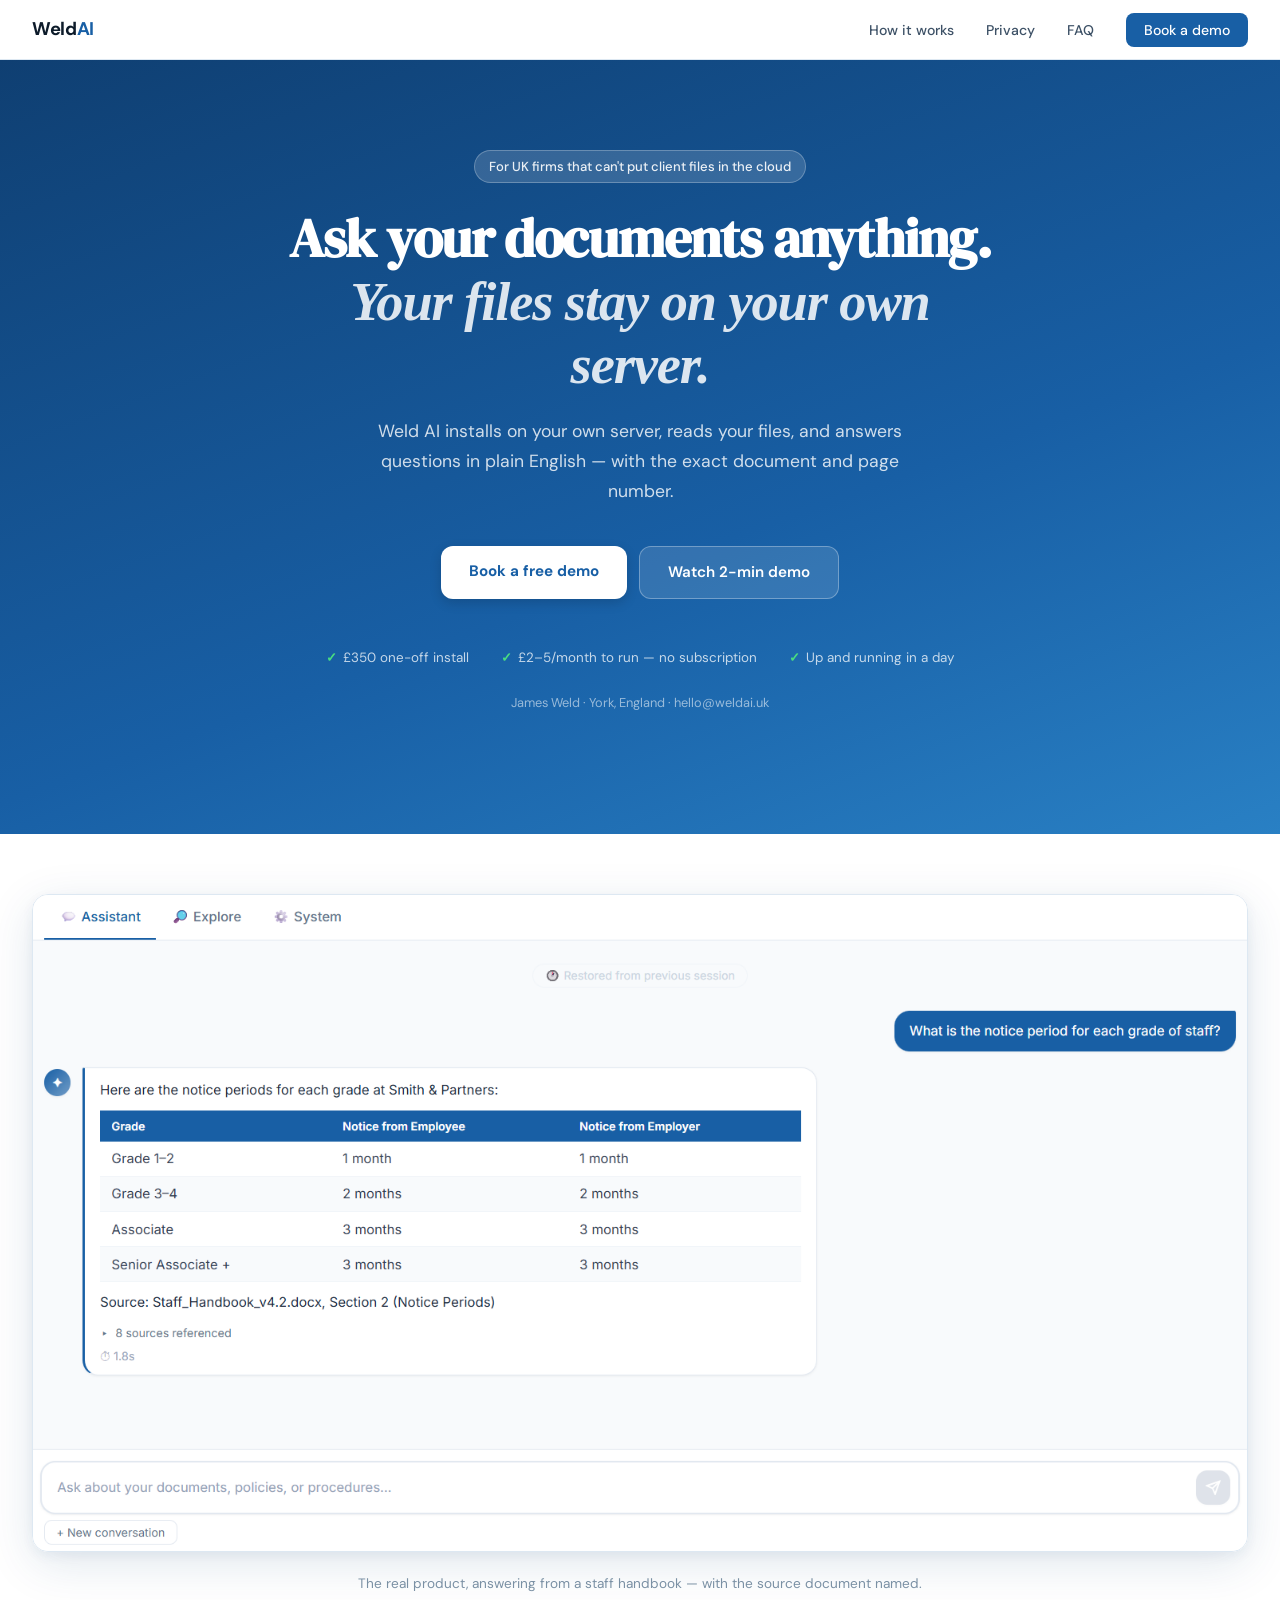
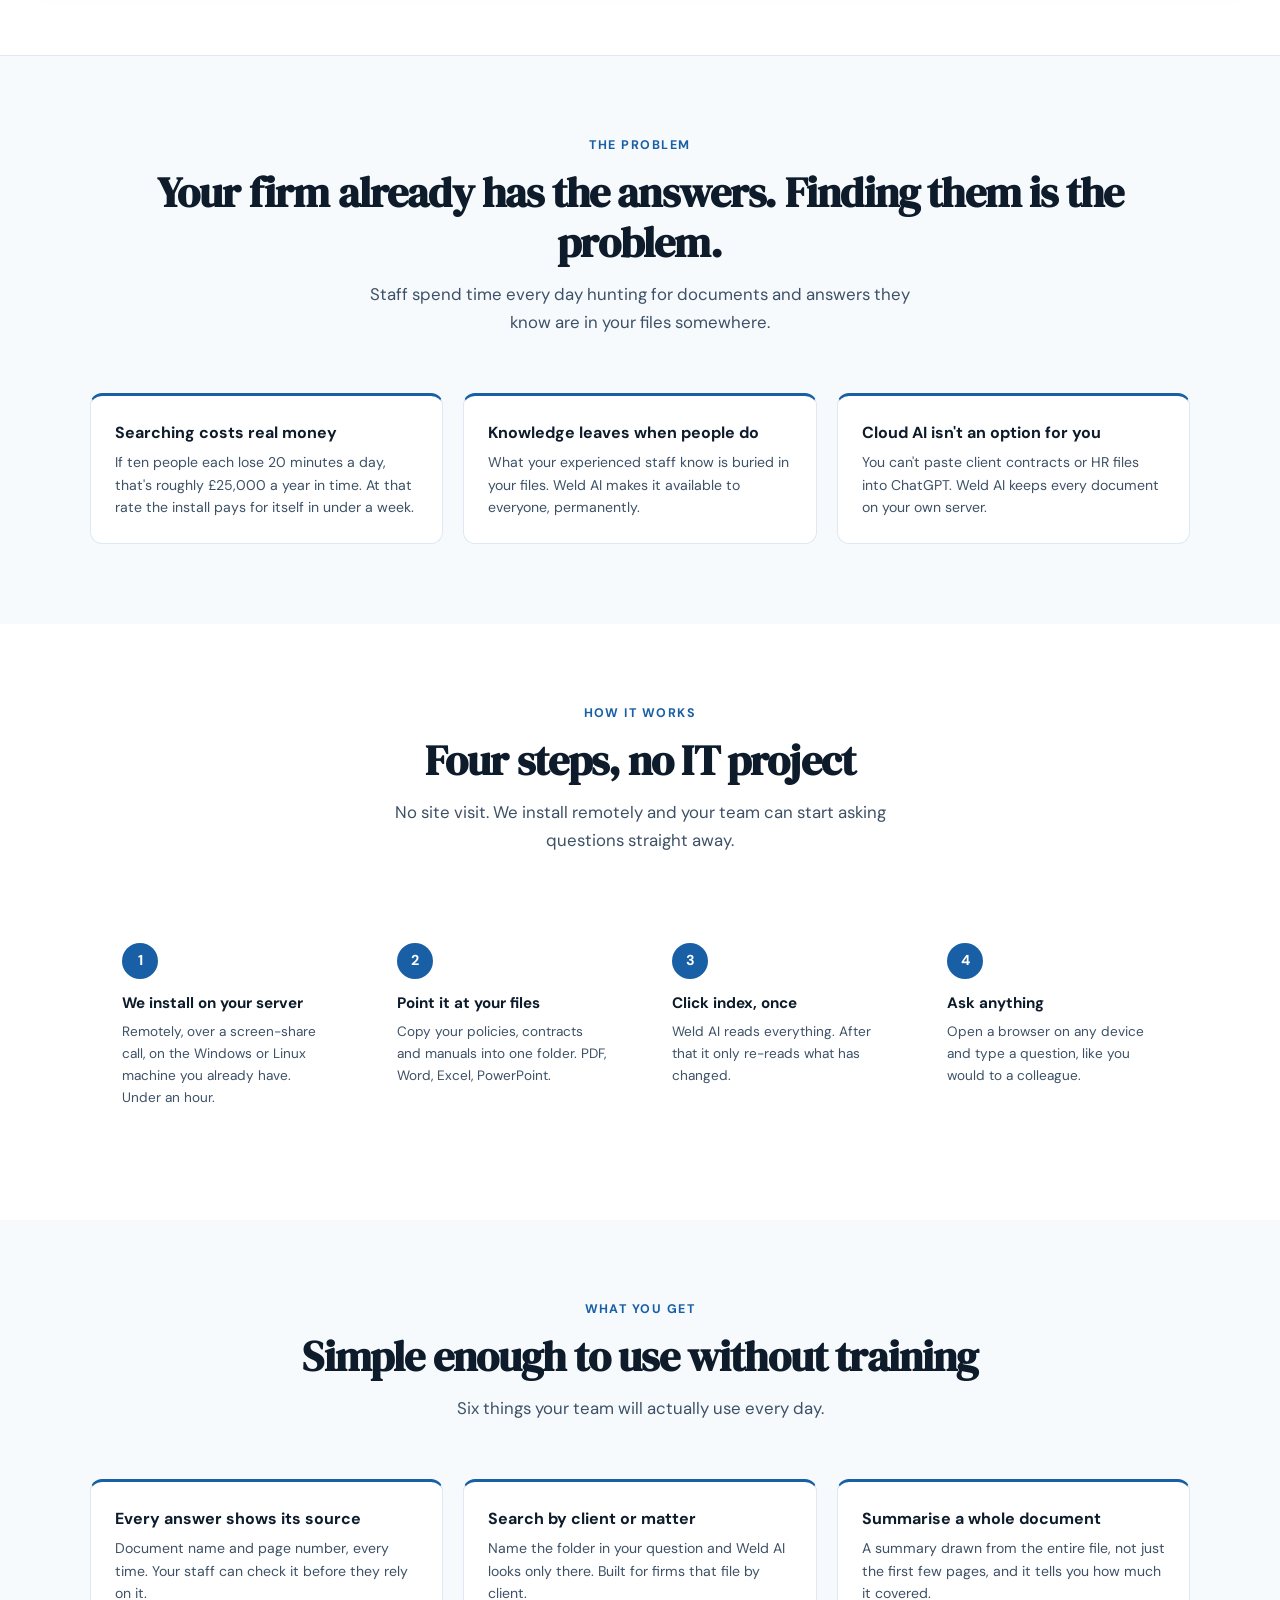
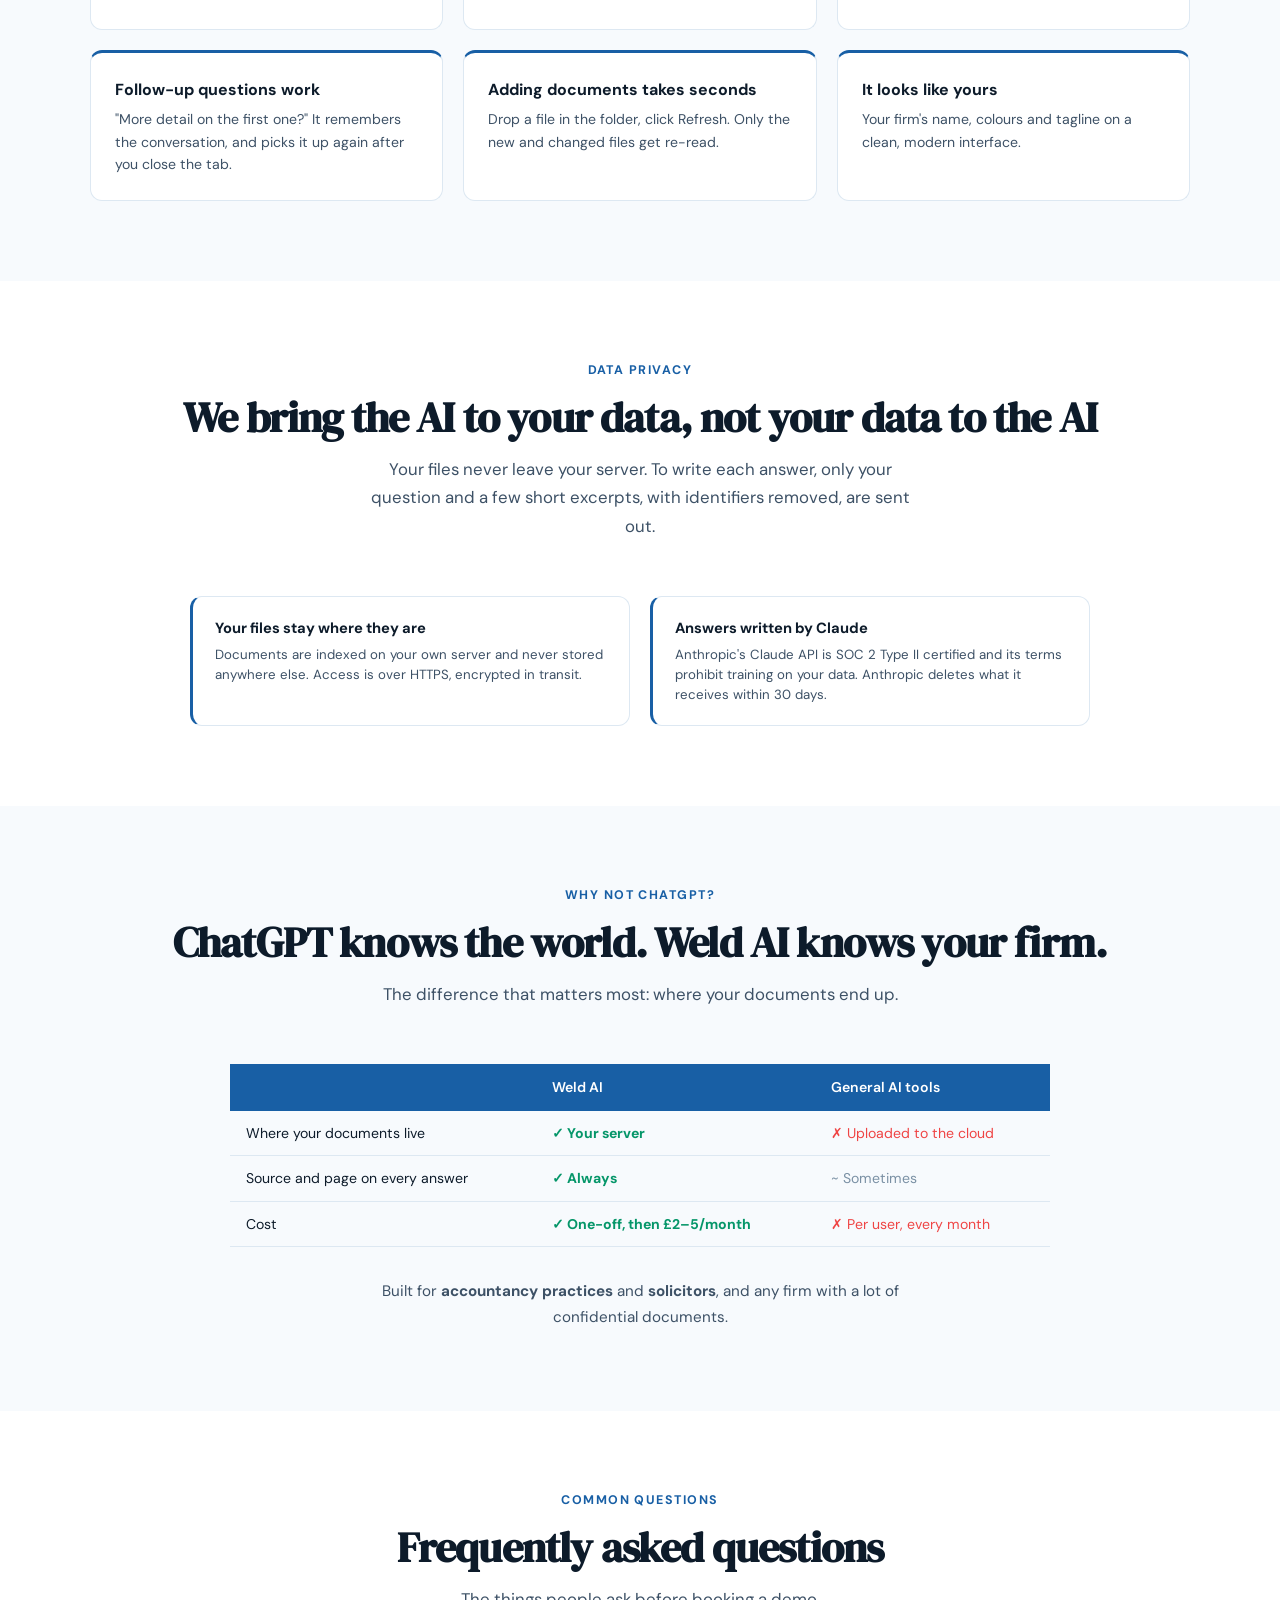
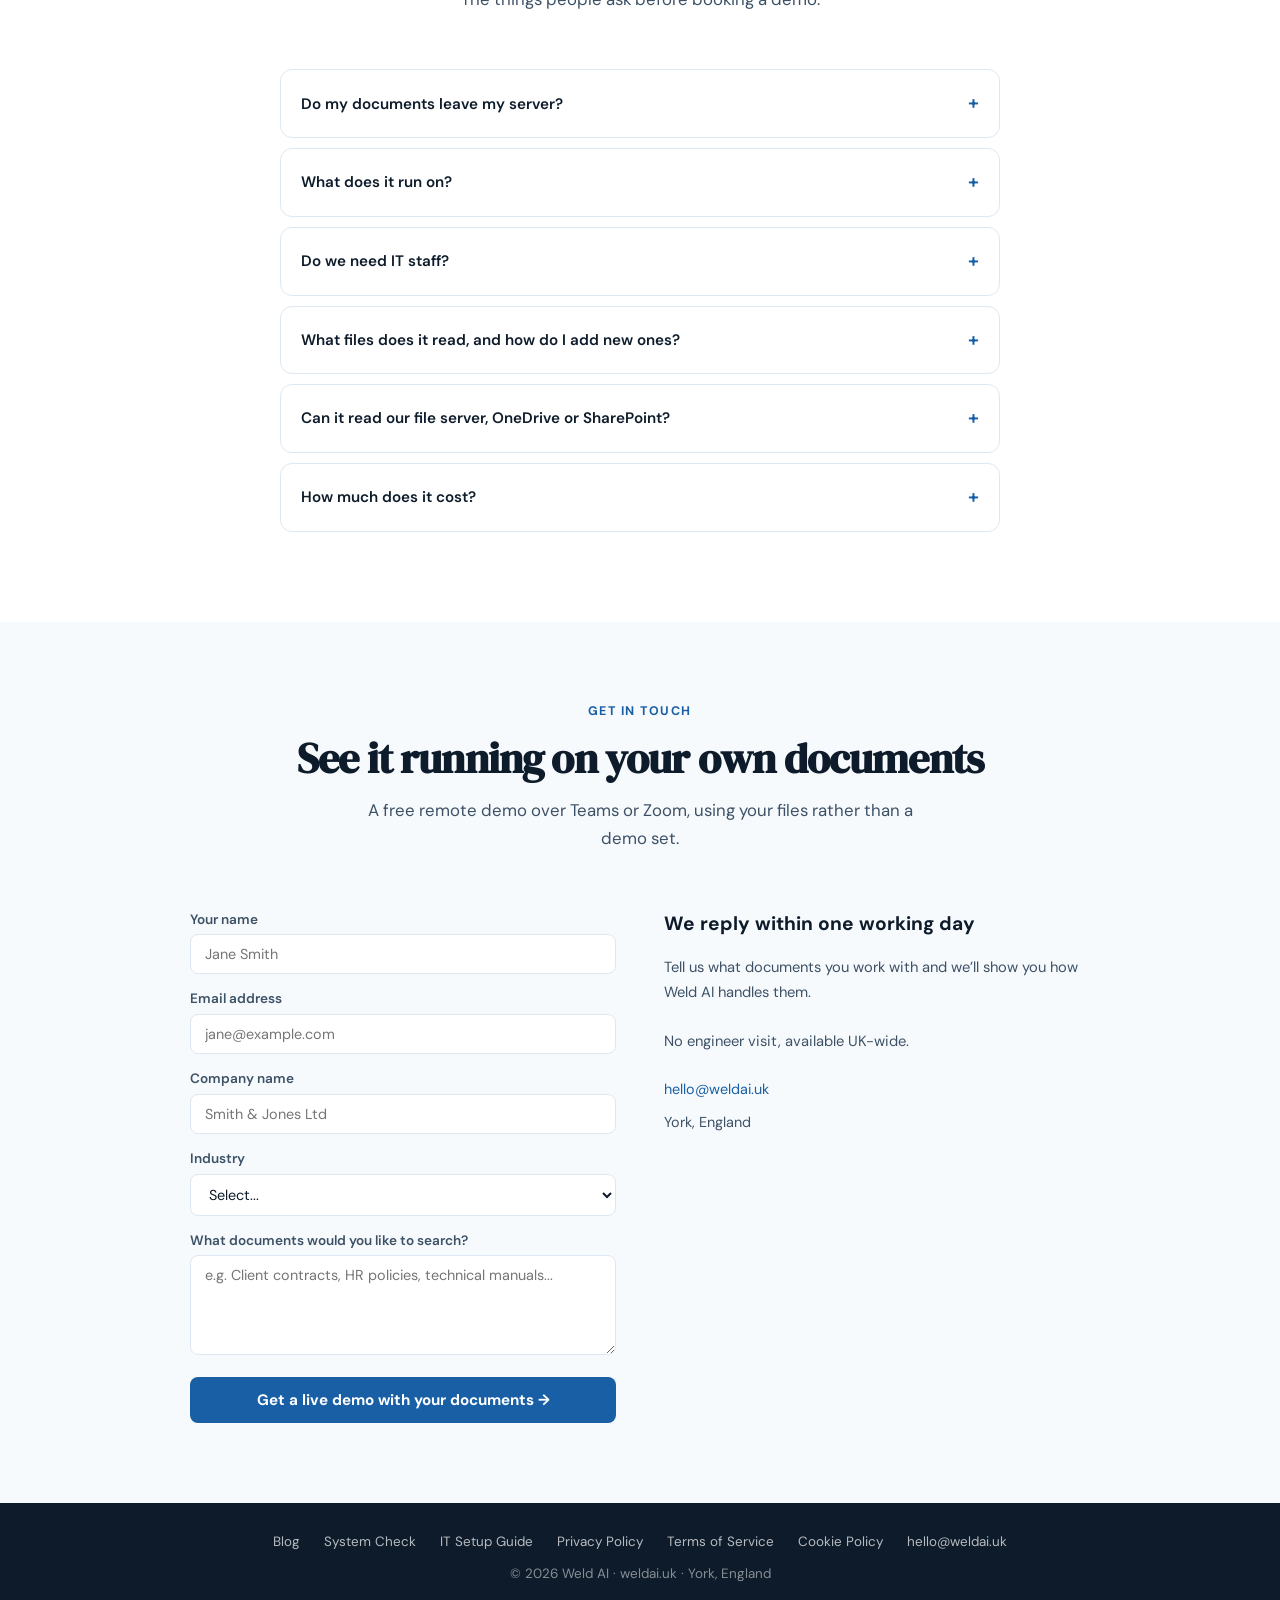
==== commit e0cbd339: "Homepage: simplify, accurate privacy wording, plain-English FAQ Co-Authored-By: Claude Opus 5.5 <nor" ====
--- a/index.html
+++ b/index.html
@@ -3,14 +3,14 @@
 <head>
 <meta charset="UTF-8">
 <meta name="viewport" content="width=device-width, initial-scale=1.0">
-<meta name="description" content="Ask your own documents anything and get an answer in seconds, with the source and page. Runs on your server — your files are never uploaded. From £350, no subscription.">
+<meta name="description" content="Ask your own documents anything and get an answer in seconds, with the source and page. Runs on your server — your files never leave it. From £350, no subscription.">
 <title>Weld AI — AI document search that runs on your own server</title>
 <link rel="canonical" href="https://www.weldai.uk/">
 
 <meta property="og:type" content="website">
 <meta property="og:url" content="https://www.weldai.uk/">
 <meta property="og:title" content="Weld AI — AI document search that runs on your own server">
-<meta property="og:description" content="Ask your own documents anything and get an answer in seconds, with the source and page. Nothing is ever uploaded. From £350, no subscription.">
+<meta property="og:description" content="Ask your own documents anything and get an answer in seconds, with the source and page. Your files never leave your server. From £350, no subscription.">
 <meta property="og:image" content="https://www.weldai.uk/screenshot-chat.png">
 <meta property="og:site_name" content="Weld AI">
 <meta property="og:locale" content="en_GB">
@@ -18,7 +18,7 @@
 <meta name="twitter:card" content="summary_large_image">
 <meta name="twitter:url" content="https://www.weldai.uk/">
 <meta name="twitter:title" content="Weld AI — AI document search that runs on your own server">
-<meta name="twitter:description" content="Ask your own documents anything and get an answer in seconds, with the source and page. Nothing is ever uploaded. From £350, no subscription.">
+<meta name="twitter:description" content="Ask your own documents anything and get an answer in seconds, with the source and page. Your files never leave your server. From £350, no subscription.">
 <meta name="twitter:image" content="https://www.weldai.uk/screenshot-chat.png">
 <link rel="preconnect" href="https://fonts.googleapis.com">
 <link href="https://fonts.googleapis.com/css2?family=DM+Sans:opsz,wght@9..40,300;9..40,400;9..40,500;9..40,600;9..40,700&family=DM+Serif+Display:ital@0;1&display=swap" rel="stylesheet">
@@ -43,53 +43,43 @@
 .hero-props{display:flex;justify-content:center;gap:2rem;margin-top:3rem;flex-wrap:wrap}
 .hero-prop{color:rgba(255,255,255,0.75);font-size:0.84rem;display:flex;align-items:center;gap:6px}
 .hero-prop::before{content:'✓';color:#4ADE80;font-weight:700}
-.demo-wrap{background:var(--surface-2);border-top:1px solid var(--border);padding:60px 2rem}
-.demo-card{max-width:760px;margin:0 auto;background:#fff;border-radius:var(--radius-lg);box-shadow:var(--shadow-lg);overflow:hidden;border:1px solid var(--border)}
-.demo-header{background:linear-gradient(135deg,var(--blue) 0%,var(--blue-dark) 100%);padding:14px 20px;display:flex;align-items:center;gap:10px}
-.demo-dot{width:6px;height:6px;border-radius:50%;background:#4ADE80;box-shadow:0 0 6px #4ADE80}
-.demo-title{color:#fff;font-size:0.88rem;font-weight:600}
-.demo-sub{color:rgba(255,255,255,0.65);font-size:0.78rem;margin-left:auto}
-.demo-body{padding:24px}
-.demo-exchange{margin-bottom:20px}
-.demo-q{display:flex;justify-content:flex-end;margin-bottom:12px}
-.demo-q span{background:var(--blue);color:#fff;padding:10px 16px;border-radius:18px 18px 4px 18px;font-size:0.9rem;max-width:80%}
-.demo-a{display:flex;gap:10px}
-.demo-avatar{width:28px;height:28px;border-radius:50%;flex-shrink:0;background:linear-gradient(135deg,var(--blue),var(--blue-dark));display:flex;align-items:center;justify-content:center;color:#fff;font-size:0.8rem;margin-top:2px}
-.demo-bubble{background:#fff;border:1px solid var(--border);border-left:3px solid var(--blue);border-radius:4px 18px 18px 18px;padding:12px 16px;font-size:0.88rem;color:var(--ink);line-height:1.6;flex:1}
-.demo-meta{display:flex;gap:12px;margin-top:8px;flex-wrap:wrap}
-.demo-source{font-size:0.75rem;color:var(--blue);background:var(--blue-light);padding:2px 8px;border-radius:4px}
-.demo-time{font-size:0.75rem;color:var(--ink-light)}
+.shot-wrap{padding:60px 2rem;text-align:center;border-bottom:1px solid var(--border)}
+.shot{border:1px solid var(--border);border-radius:16px;overflow:hidden;box-shadow:var(--shadow-lg);display:inline-block;max-width:100%}
+.shot img{display:block;max-width:100%;height:auto}
+.shot-caption{color:var(--ink-light);font-size:0.85rem;margin-top:14px}
 section{padding:80px 2rem}
 section:nth-child(even){background:var(--surface-2)}
 .container{max-width:1100px;margin:0 auto}
 .section-label{text-align:center;font-size:0.78rem;font-weight:700;letter-spacing:.12em;text-transform:uppercase;color:var(--blue);margin-bottom:0.75rem}
 h2{font-family:'DM Serif Display',Georgia,serif;font-size:clamp(1.8rem,3.5vw,2.6rem);text-align:center;color:var(--ink);letter-spacing:-0.02em;line-height:1.2;margin-bottom:0.75rem}
-.section-sub{text-align:center;color:var(--ink-mid);font-size:1.05rem;max-width:540px;margin:0 auto 3.5rem;line-height:1.7}
+.section-sub{text-align:center;color:var(--ink-mid);font-size:1.05rem;max-width:560px;margin:0 auto 3.5rem;line-height:1.7}
 .features{display:grid;grid-template-columns:repeat(auto-fit,minmax(280px,1fr));gap:20px}
-.feature-card{background:#fff;border:1px solid var(--border);border-radius:var(--radius);padding:24px;transition:box-shadow .2s,transform .2s}
-.feature-card:hover{box-shadow:var(--shadow);transform:translateY(-2px)}
-.feature-icon{font-size:1.6rem;margin-bottom:12px}
+.feature-card{background:#fff;border:1px solid var(--border);border-top:3px solid var(--blue);border-radius:var(--radius);padding:24px}
 .feature-card h3{font-size:1rem;font-weight:700;margin-bottom:6px;color:var(--ink)}
 .feature-card p{font-size:0.88rem;color:var(--ink-mid);line-height:1.6}
-.new-badge{display:inline-block;background:var(--green-bg);color:var(--green);font-size:0.68rem;font-weight:700;letter-spacing:.06em;text-transform:uppercase;padding:2px 7px;border-radius:4px;margin-left:8px;vertical-align:middle}
 .steps{display:grid;grid-template-columns:repeat(auto-fit,minmax(220px,1fr));gap:0}
 .step{padding:2rem}
 .step-num{width:36px;height:36px;border-radius:50%;background:var(--blue);color:#fff;display:flex;align-items:center;justify-content:center;font-weight:700;font-size:0.9rem;margin-bottom:12px}
 .step h3{font-size:0.95rem;font-weight:700;margin-bottom:6px}
 .step p{font-size:0.85rem;color:var(--ink-mid);line-height:1.6}
-.table-wrap{overflow-x:auto}
+.table-wrap{overflow-x:auto;max-width:820px;margin:0 auto}
 table{width:100%;border-collapse:collapse;font-size:0.88rem}
 th{background:var(--blue);color:#fff;padding:12px 16px;text-align:left;font-weight:600}
 td{padding:11px 16px;border-bottom:1px solid var(--border)}
 tr:nth-child(even) td{background:var(--surface-2)}
 .check{color:var(--green);font-weight:700}.cross{color:#EF4444}.part{color:var(--ink-light)}
-.privacy-grid{display:grid;grid-template-columns:repeat(auto-fit,minmax(250px,1fr));gap:20px}
-.privacy-card{background:#fff;border:1px solid var(--border);border-radius:var(--radius);padding:20px 22px;display:flex;gap:14px;align-items:flex-start}
-.privacy-icon{font-size:1.4rem;flex-shrink:0;margin-top:2px}
+.privacy-grid{display:grid;grid-template-columns:repeat(auto-fit,minmax(250px,1fr));gap:20px;max-width:900px;margin:0 auto}
+.privacy-card{background:#fff;border:1px solid var(--border);border-left:3px solid var(--blue);border-radius:var(--radius);padding:20px 22px}
 .privacy-card h4{font-size:0.92rem;font-weight:700;margin-bottom:4px}
 .privacy-card p{font-size:0.83rem;color:var(--ink-mid);line-height:1.5}
-.industries{display:flex;flex-wrap:wrap;gap:10px;justify-content:center;max-width:700px;margin:0 auto}
-.industry-pill{background:#fff;border:1px solid var(--border);border-radius:999px;padding:8px 18px;font-size:0.88rem;color:var(--ink-mid);display:flex;align-items:center;gap:6px}
+.faq-list{max-width:720px;margin:0 auto}
+.faq-list details{border:1px solid var(--border);border-radius:12px;margin-bottom:10px;background:#fff;overflow:hidden}
+.faq-list summary{padding:18px 20px;font-weight:600;font-size:0.95rem;cursor:pointer;list-style:none;display:flex;justify-content:space-between;align-items:center;color:var(--ink)}
+.faq-list summary::-webkit-details-marker{display:none}
+.faq-list summary::after{content:'+';color:var(--blue);flex-shrink:0;margin-left:12px;font-size:1.2rem}
+.faq-list details[open] summary::after{content:'−'}
+.faq-list .faq-a{padding:0 20px 18px;color:var(--ink-mid);font-size:0.92rem}
+.faq-list .faq-a a{color:var(--blue);font-weight:600;text-decoration:none}
 .contact-grid{display:grid;grid-template-columns:1fr 1fr;gap:48px;max-width:900px;margin:0 auto}
 form{display:flex;flex-direction:column;gap:14px}
 label{font-size:0.85rem;font-weight:600;color:var(--ink-mid);margin-bottom:4px;display:block}
@@ -100,18 +90,16 @@
 .form-submit:hover{opacity:0.9}
 .contact-info h3{font-size:1.2rem;font-weight:700;margin-bottom:1rem}
 .contact-info p{color:var(--ink-mid);font-size:0.92rem;line-height:1.7;margin-bottom:1.5rem}
-.contact-detail{display:flex;align-items:center;gap:10px;margin-bottom:10px;font-size:0.9rem;color:var(--ink-mid)}
-.trust-bar{background:var(--blue-dark);color:rgba(255,255,255,0.8);padding:16px 2rem;text-align:center;font-size:0.84rem;display:flex;justify-content:center;align-items:center;gap:2rem;flex-wrap:wrap}
-.trust-item{display:flex;align-items:center;gap:6px}
-.trust-item::before{content:'✓';color:#4ADE80;font-weight:700}
+.contact-detail{margin-bottom:10px;font-size:0.9rem;color:var(--ink-mid)}
+.contact-detail a{color:var(--blue);text-decoration:none}
 footer{background:var(--ink);color:rgba(255,255,255,0.5);padding:28px 2rem;text-align:center;font-size:0.84rem}
 footer a{color:rgba(255,255,255,0.7);text-decoration:none}
+.footer-links{display:flex;justify-content:center;gap:24px;flex-wrap:wrap;margin-bottom:10px}
 .nav-toggle{display:none}
 .nav-burger{display:none}
 @media(max-width:700px){
 .contact-grid{grid-template-columns:1fr}
-.before-after-grid{grid-template-columns:1fr!important}
-section{padding:60px 1.25rem}.hero{padding:60px 1.25rem}
+section{padding:60px 1.25rem}.hero{padding:60px 1.25rem}.shot-wrap{padding:40px 1.25rem}
 nav{height:auto;min-height:60px;flex-wrap:wrap;padding:0 1.25rem}
 .nav-burger{display:flex;flex-direction:column;justify-content:center;gap:5px;cursor:pointer;padding:10px;margin:-10px -10px -10px 0}
 .nav-burger span{display:block;width:22px;height:2px;background:var(--ink);border-radius:2px;transition:transform .2s,opacity .2s}
@@ -143,14 +131,14 @@
         "addressCountry": "GB"
       },
       "areaServed": {"@type": "Country", "name": "United Kingdom"},
-      "description": "Self-hosted AI document search for UK professional services firms — accountants, solicitors, HR consultancies."
+      "description": "Self-hosted AI document search for UK accountancy practices and solicitors."
     },
     {
       "@type": "SoftwareApplication",
       "name": "Weld AI Document Assistant",
       "applicationCategory": "BusinessApplication",
       "operatingSystem": "Windows, Linux",
-      "description": "Self-hosted AI document search. Ask questions in plain English across your firm's documents and get answers with exact source citations. Your files are never uploaded.",
+      "description": "Self-hosted AI document search. Ask questions in plain English across your firm's documents and get answers with exact source citations. Your files never leave your server.",
       "offers": {
         "@type": "Offer",
         "price": "350",
@@ -178,58 +166,42 @@
     },
     {
       "@type": "Question",
-      "name": "What servers does it run on?",
-      "acceptedAnswer": {
-        "@type": "Answer",
-        "text": "Weld AI supports four install configurations. Windows PC or Workstation: Windows 10 (21H2+) or Windows 11, 8GB RAM minimum, WSL2 enabled by IT in advance (one PowerShell command) — most common for small firms. Windows Server with Ubuntu VM: recommended for servers, a small Linux virtual machine runs inside Windows Server via Hyper-V with full network share support. Linux Server: Ubuntu 22.04 or Debian 12, simplest install with full network share support. Windows Server Direct: alternative only, requires complex WSL2 setup."
-      }
-    },
-    {
-      "@type": "Question",
-      "name": "What's the install process like, and do we need IT staff?",
-      "acceptedAnswer": {
-        "@type": "Answer",
-        "text": "Usually under one hour, remote over a Teams or Zoom screen-share. No engineer visit, no separate IT project. In most cases your team can start asking questions the same day. Day-to-day use needs no technical skill — staff open a browser and type a question, and adding new documents is just copying a file into a folder and clicking Refresh."
-      }
-    },
-    {
-      "@type": "Question",
-      "name": "What document formats does it support?",
-      "acceptedAnswer": {
-        "@type": "Answer",
-        "text": "PDF, Word (.docx, .doc), PowerPoint (.pptx), Excel (.xlsx, .csv), and plain text files. Most business documents are supported out of the box."
-      }
-    },
-    {
-      "@type": "Question",
-      "name": "What happens when I add new documents?",
-      "acceptedAnswer": {
-        "@type": "Answer",
-        "text": "Copy the file into your documents folder and click Refresh in the app. Only new or changed files are re-indexed — the process takes seconds for most documents."
-      }
-    },
-    {
-      "@type": "Question",
-      "name": "How much does it cost to run?",
-      "acceptedAnswer": {
-        "@type": "Answer",
-        "text": "Installation is from £350 (remote, includes 30 days support). The only ongoing cost is the AI usage — typically £2 to £5 per month for a small business, paid directly to the AI provider. No monthly subscription to Weld AI."
-      }
-    },
-    {
-      "@type": "Question",
-      "name": "Where can our documents live? OneDrive, network drives, file servers?",
-      "acceptedAnswer": {
-        "@type": "Answer",
-        "text": "Local drives (C:, D:, E:, USB) work as long as they're connected at startup. OneDrive or SharePoint synced to the PC works, provided the documents folder is set to 'Always keep on this device' in File Explorer. Network mapped drives aren't supported on Windows installs due to a Docker on Windows limitation. If your documents only live on a file server, we install Weld AI directly on the server (Windows Server or Linux) — that gives full network-share support."
-      }
-    },
-    {
-      "@type": "Question",
-      "name": "Is this suitable for our industry?",
-      "acceptedAnswer": {
-        "@type": "Answer",
-        "text": "Weld AI works best for businesses with a significant volume of internal documents — policies, procedures, contracts, technical manuals, compliance guides. It works particularly well for accountancy practices, solicitors, HR firms, and engineering companies. If your team regularly spends time searching for information they know exists, it's a strong fit."
+      "name": "What does it run on?",
+      "acceptedAnswer": {
+        "@type": "Answer",
+        "text": "A Windows 10 or 11 PC, a Windows Server, or a Linux server you already have, with at least 8GB of RAM. We check compatibility with you before installing."
+      }
+    },
+    {
+      "@type": "Question",
+      "name": "Do we need IT staff?",
+      "acceptedAnswer": {
+        "@type": "Answer",
+        "text": "No. We install remotely over a Teams or Zoom screen-share, usually in under an hour. Day-to-day use needs no technical skill: staff open a browser and type a question."
+      }
+    },
+    {
+      "@type": "Question",
+      "name": "What files does it read, and how do I add new ones?",
+      "acceptedAnswer": {
+        "@type": "Answer",
+        "text": "PDF, Word, Excel, PowerPoint, CSV and plain text. To add a document, copy it into your documents folder and click Refresh. Only new or changed files are re-read, so it takes seconds."
+      }
+    },
+    {
+      "@type": "Question",
+      "name": "Can it read our file server, OneDrive or SharePoint?",
+      "acceptedAnswer": {
+        "@type": "Answer",
+        "text": "Yes. Documents can be on a local drive, a synced OneDrive or SharePoint folder, or a file server. Where your files live decides which machine we install on, and we agree that with you before the install."
+      }
+    },
+    {
+      "@type": "Question",
+      "name": "How much does it cost?",
+      "acceptedAnswer": {
+        "@type": "Answer",
+        "text": "Installation is £350, done remotely and including 30 days of support. The only ongoing cost is AI usage, typically £2 to £5 per month for a small firm, paid directly to the AI provider. There is no monthly subscription to Weld AI."
       }
     }
   ]
@@ -244,25 +216,20 @@
   <input type="checkbox" id="nav-toggle" class="nav-toggle">
   <label for="nav-toggle" class="nav-burger" aria-label="Open menu"><span></span><span></span><span></span></label>
   <ul class="nav-links">
-    <li><a href="#for">Who it's for</a></li>
     <li><a href="#how">How it works</a></li>
-    <li><a href="#features">Features</a></li>
-    <li><a href="#compare">vs ChatGPT</a></li>
+    <li><a href="#privacy">Privacy</a></li>
     <li><a href="#faq">FAQ</a></li>
-    <li><a href="/blog.html">Blog</a></li>
-    <li><a href="/systemcheck.html" style="color:#185FA5;font-weight:600">System Check</a></li>
-    <li><a href="mailto:hello@weldai.uk" style="font-size:0.85rem;color:#3D5166;text-decoration:none">hello@weldai.uk</a></li>
     <li><a href="#contact" class="nav-cta">Book a demo</a></li>
   </ul>
 </nav>
 
 <div class="hero">
-  <div class="hero-badge">🔒 For UK firms that can't put client files in the cloud</div>
+  <div class="hero-badge">For UK firms that can't put client files in the cloud</div>
   <h1>Ask your documents anything.<br><em>Your files stay on your own server.</em></h1>
   <p>Weld AI installs on your own server, reads your files, and answers questions in plain English — with the exact document and page number.</p>
   <div class="hero-btns">
     <a href="#contact" class="btn-primary">Book a free demo</a>
-    <a href="https://www.weldai.uk/demo.html" class="btn-ghost">▶ Watch 2-min demo</a>
+    <a href="/demo.html" class="btn-ghost">Watch 2-min demo</a>
   </div>
   <div class="hero-props">
     <span class="hero-prop">£350 one-off install</span>
@@ -274,87 +241,37 @@
   </p>
 </div>
 
-<div class="demo-wrap">
-  <div class="demo-card">
-    <div class="demo-header">
-      <div class="demo-dot"></div>
-      <div class="demo-title">Smith &amp; Jones Solicitors — Document Assistant</div>
-      <div class="demo-sub">🔒 Private · On your server</div>
-    </div>
-    <div class="demo-body">
-      <div class="demo-exchange">
-        <div class="demo-q"><span>What is our client data retention policy?</span></div>
-        <div class="demo-a">
-          <div class="demo-avatar">✦</div>
-          <div>
-            <div class="demo-bubble">Client data must be retained for a minimum of <strong>7 years</strong> following the end of the matter, in accordance with SRA requirements. Electronic files should be archived to the secure server and physical files to the basement archive.</div>
-            <div class="demo-meta">
-              <span class="demo-source">📄 Data Policy v3.2.pdf · p.4</span>
-              <span class="demo-time">⏱ 1.8s · 3 sources</span>
-            </div>
-          </div>
-        </div>
-      </div>
-      <div class="demo-exchange">
-        <div class="demo-q"><span>Patel matter — what are the agreed disbursement terms?</span></div>
-        <div class="demo-a">
-          <div class="demo-avatar">✦</div>
-          <div>
-            <div class="demo-bubble">Disbursements for the Patel matter are capped at <strong>£2,500</strong> without prior written approval. Items above this threshold require sign-off from the supervising partner before they are incurred.</div>
-            <div class="demo-meta">
-              <span class="demo-source">📄 Patel/Engagement Letter.pdf · p.2</span>
-              <span class="demo-time">⏱ 1.9s · 2 sources · 📁 scoped to Patel</span>
-            </div>
-          </div>
-        </div>
-      </div>
-    </div>
-  </div>
+<div class="shot-wrap">
+  <div class="shot">
+    <img src="/screenshot-chat.png" alt="Weld AI answering a question about notice periods, showing a formatted table with source citation">
+  </div>
+  <p class="shot-caption">The real product, answering from a staff handbook — with the source document named.</p>
 </div>
 
-<section style="background:#fff;padding:48px 2rem;border-bottom:1px solid #DDE8F2">
-  <div style="max-width:900px;margin:0 auto;text-align:center">
-    <div style="font-size:0.78rem;font-weight:700;letter-spacing:.12em;text-transform:uppercase;color:#185FA5;margin-bottom:0.5rem">Real product · Real answers</div>
-    <h2 style="font-family:'DM Serif Display',serif;font-size:1.8rem;color:#0D1B2A;margin-bottom:0.5rem;letter-spacing:-0.02em">A real answer, from a real document</h2>
-    <p style="color:#3D5166;margin-bottom:1.5rem;font-size:0.95rem">Not a mock-up. This is the product, answering a question about a staff handbook.</p>
-    <div style="border:1px solid #DDE8F2;border-radius:16px;overflow:hidden;box-shadow:0 8px 32px rgba(15,63,114,0.08);display:inline-block;max-width:100%">
-      <img src="/screenshot-chat.png" alt="Weld AI answering a question about notice periods, showing a formatted table with source citation" style="display:block;max-width:100%;height:auto">
-    </div>
-    <p style="color:#94A3B8;font-size:0.8rem;margin-top:12px">Answer includes formatted table and exact source — Staff_Handbook_v4.2.docx</p>
-  </div>
-</section>
-
-<section id="for">
+<section id="problem">
   <div class="container">
     <div class="section-label">The problem</div>
     <h2>Your firm already has the answers. Finding them is the problem.</h2>
-    <p class="section-sub">Document-heavy teams lose 20–30 minutes per person, per day, hunting for things they know exist.</p>
+    <p class="section-sub">Staff spend time every day hunting for documents and answers they know are in your files somewhere.</p>
     <div class="features">
-      <div class="feature-card"><div class="feature-icon">🔍</div><h3>Searching costs real money</h3><p>Ten people losing 20 minutes a day is roughly £25,000 a year in time. Most firms cover the install cost in the first week.</p></div>
-      <div class="feature-card"><div class="feature-icon">🔁</div><h3>Knowledge leaves when people do</h3><p>What your experienced staff know is buried in your files. Weld AI makes it available to everyone, permanently.</p></div>
-      <div class="feature-card"><div class="feature-icon">🔒</div><h3>Cloud AI isn't an option for you</h3><p>You can't paste client contracts or HR files into ChatGPT. Weld AI keeps every document on your own server.</p></div>
+      <div class="feature-card"><h3>Searching costs real money</h3><p>If ten people each lose 20 minutes a day, that's roughly £25,000 a year in time. At that rate the install pays for itself in under a week.</p></div>
+      <div class="feature-card"><h3>Knowledge leaves when people do</h3><p>What your experienced staff know is buried in your files. Weld AI makes it available to everyone, permanently.</p></div>
+      <div class="feature-card"><h3>Cloud AI isn't an option for you</h3><p>You can't paste client contracts or HR files into ChatGPT. Weld AI keeps every document on your own server.</p></div>
     </div>
   </div>
 </section>
 
 <section id="how">
   <div class="container">
-    <div class="section-label">Simple setup</div>
-    <h2>Up and running in a single day</h2>
-    <p class="section-sub">No IT project, no site visit. We install remotely and your team is asking questions the same day.</p>
+    <div class="section-label">How it works</div>
+    <h2>Four steps, no IT project</h2>
+    <p class="section-sub">No site visit. We install remotely and your team can start asking questions straight away.</p>
     <div class="steps">
       <div class="step"><div class="step-num">1</div><h3>We install on your server</h3><p>Remotely, over a screen-share call, on the Windows or Linux machine you already have. Under an hour.</p></div>
       <div class="step"><div class="step-num">2</div><h3>Point it at your files</h3><p>Copy your policies, contracts and manuals into one folder. PDF, Word, Excel, PowerPoint.</p></div>
       <div class="step"><div class="step-num">3</div><h3>Click index, once</h3><p>Weld AI reads everything. After that it only re-reads what has changed.</p></div>
       <div class="step"><div class="step-num">4</div><h3>Ask anything</h3><p>Open a browser on any device and type a question, like you would to a colleague.</p></div>
     </div>
-    <div style="margin-top:2rem;padding:20px 24px;background:#EBF4FF;border-radius:12px;border-left:4px solid #185FA5;display:flex;align-items:center;justify-content:space-between;flex-wrap:wrap;gap:12px;box-sizing:border-box">
-      <div>
-        <div style="font-weight:700;font-size:0.95rem;color:#0D1B2A;margin-bottom:4px">🖥️ Check your system before booking</div>
-        <div style="font-size:0.88rem;color:#3D5166">Find out which install type suits your setup — Windows PC, Windows Server, or Linux. Takes 30 seconds.</div>
-      </div>
-      <a href="/systemcheck.html" style="background:#185FA5;color:#fff;padding:10px 20px;border-radius:8px;font-weight:600;font-size:0.88rem;text-decoration:none;white-space:nowrap;flex-shrink:0">Run System Check →</a>
-    </div>
   </div>
 </section>
 
@@ -364,24 +281,24 @@
     <h2>Simple enough to use without training</h2>
     <p class="section-sub">Six things your team will actually use every day.</p>
     <div class="features">
-      <div class="feature-card"><div class="feature-icon">📚</div><h3>Every answer shows its source</h3><p>Document name and page number, every time. Your staff can check it before they rely on it.</p></div>
-      <div class="feature-card"><div class="feature-icon">📁</div><h3>Search by client or matter <span class="new-badge">New</span></h3><p>Name the folder in your question and Weld AI looks only there. Built for firms that file by client.</p></div>
-      <div class="feature-card"><div class="feature-icon">📝</div><h3>Summarise a whole document <span class="new-badge">New</span></h3><p>A summary drawn from the entire file, not just the first few pages, and it tells you how much it covered.</p></div>
-      <div class="feature-card"><div class="feature-icon">💬</div><h3>Follow-up questions work</h3><p>"More detail on the first one?" It remembers the conversation, and picks it up again after you close the tab.</p></div>
-      <div class="feature-card"><div class="feature-icon">🔄</div><h3>Adding documents takes seconds</h3><p>Drop a file in the folder, click Refresh. Only the new and changed files get re-read.</p></div>
-      <div class="feature-card"><div class="feature-icon">🎨</div><h3>It looks like yours</h3><p>Your firm's name, colours and tagline on a clean, modern interface.</p></div>
-    </div>
-  </div>
-</section>
-
-<section>
+      <div class="feature-card"><h3>Every answer shows its source</h3><p>Document name and page number, every time. Your staff can check it before they rely on it.</p></div>
+      <div class="feature-card"><h3>Search by client or matter</h3><p>Name the folder in your question and Weld AI looks only there. Built for firms that file by client.</p></div>
+      <div class="feature-card"><h3>Summarise a whole document</h3><p>A summary drawn from the entire file, not just the first few pages, and it tells you how much it covered.</p></div>
+      <div class="feature-card"><h3>Follow-up questions work</h3><p>"More detail on the first one?" It remembers the conversation, and picks it up again after you close the tab.</p></div>
+      <div class="feature-card"><h3>Adding documents takes seconds</h3><p>Drop a file in the folder, click Refresh. Only the new and changed files get re-read.</p></div>
+      <div class="feature-card"><h3>It looks like yours</h3><p>Your firm's name, colours and tagline on a clean, modern interface.</p></div>
+    </div>
+  </div>
+</section>
+
+<section id="privacy">
   <div class="container">
     <div class="section-label">Data privacy</div>
     <h2>We bring the AI to your data, not your data to the AI</h2>
-    <p class="section-sub">Your files are never uploaded. To write each answer, only your question and a few short excerpts, with identifiers removed, are sent out.</p>
+    <p class="section-sub">Your files never leave your server. To write each answer, only your question and a few short excerpts, with identifiers removed, are sent out.</p>
     <div class="privacy-grid">
-      <div class="privacy-card"><div class="privacy-icon">🗄️</div><div><h4>Your files stay where they are</h4><p>Documents are indexed on your own server and never stored anywhere else. Access is over HTTPS, encrypted in transit.</p></div></div>
-      <div class="privacy-card"><div class="privacy-icon">🤖</div><div><h4>Answers written by Claude</h4><p>Anthropic's Claude API is SOC 2 Type II certified and its terms prohibit training on your data. Anthropic deletes what it receives within 30 days.</p></div></div>
+      <div class="privacy-card"><h4>Your files stay where they are</h4><p>Documents are indexed on your own server and never stored anywhere else. Access is over HTTPS, encrypted in transit.</p></div>
+      <div class="privacy-card"><h4>Answers written by Claude</h4><p>Anthropic's Claude API is SOC 2 Type II certified and its terms prohibit training on your data. Anthropic deletes what it receives within 30 days.</p></div>
     </div>
   </div>
 </section>
@@ -393,34 +310,15 @@
     <p class="section-sub">The difference that matters most: where your documents end up.</p>
     <div class="table-wrap">
       <table>
-        <thead><tr><th></th><th>🏢 Weld AI</th><th>General AI tools</th></tr></thead>
+        <thead><tr><th></th><th>Weld AI</th><th>General AI tools</th></tr></thead>
         <tbody>
           <tr><td>Where your documents live</td><td class="check">✓ Your server</td><td class="cross">✗ Uploaded to the cloud</td></tr>
-          <tr><td>Knows your files</td><td class="check">✓ Your documents only</td><td class="part">~ Needs setting up each time</td></tr>
           <tr><td>Source and page on every answer</td><td class="check">✓ Always</td><td class="part">~ Sometimes</td></tr>
-          <tr><td>Search scoped to a client or matter</td><td class="check">✓ Built in</td><td class="cross">✗ Not available</td></tr>
           <tr><td>Cost</td><td class="check">✓ One-off, then £2–5/month</td><td class="cross">✗ Per user, every month</td></tr>
         </tbody>
       </table>
     </div>
-  </div>
-</section>
-
-<section>
-  <div class="container">
-    <div class="section-label">Perfect for</div>
-    <h2>Who it’s for</h2>
-    <p class="section-sub">Firms with a lot of documents and good reasons to keep them private.</p>
-    <div class="industries">
-      <span class="industry-pill">🏛️ Accountancy practices</span>
-      <span class="industry-pill">⚖️ Solicitors &amp; legal firms</span>
-      <span class="industry-pill">👥 HR consultancies</span>
-      <span class="industry-pill">🏥 Healthcare practices</span>
-      <span class="industry-pill">🔧 Engineering firms</span>
-      <span class="industry-pill">📊 Insurance brokers</span>
-      <span class="industry-pill">🏗️ Construction companies</span>
-      <span class="industry-pill">🎓 Training providers</span>
-    </div>
+    <p class="section-sub" style="margin:2rem auto 0;font-size:0.95rem">Built for <strong>accountancy practices</strong> and <strong>solicitors</strong>, and any firm with a lot of confidential documents.</p>
   </div>
 </section>
 
@@ -429,85 +327,39 @@
     <div class="section-label">Common questions</div>
     <h2>Frequently asked questions</h2>
     <p class="section-sub">The things people ask before booking a demo.</p>
-    <div style="max-width:720px;margin:0 auto">
-
-      <details style="border:1px solid #DDE8F2;border-radius:12px;margin-bottom:10px;background:#fff;overflow:hidden">
-        <summary style="padding:18px 20px;font-weight:600;font-size:0.95rem;cursor:pointer;list-style:none;display:flex;justify-content:space-between;align-items:center;color:#0D1B2A">
-          Do my documents leave my server?
-          <span style="color:#185FA5;flex-shrink:0;margin-left:12px">＋</span>
-        </summary>
-        <p style="padding:0 20px 18px;color:#3D5166;font-size:0.92rem;margin:0">No. Your documents, the search index and your chat history stay on your server. To write an answer, Weld AI sends Anthropic's Claude your question, the recent conversation, the names of the files it quotes, and up to eight short excerpts with identifiers such as NI numbers, UTRs, bank details, emails and phone numbers removed. Anthropic does not use this data to train its models and deletes it within 30 days.</p>
-      </details>
-
-      <details style="border:1px solid #DDE8F2;border-radius:12px;margin-bottom:10px;background:#fff;overflow:hidden">
-        <summary style="padding:18px 20px;font-weight:600;font-size:0.95rem;cursor:pointer;list-style:none;display:flex;justify-content:space-between;align-items:center;color:#0D1B2A">
-          What servers does it run on?
-          <span style="color:#185FA5;flex-shrink:0;margin-left:12px">＋</span>
-        </summary>
-        <div style="padding:0 20px 18px;color:#3D5166;font-size:0.92rem">
-          <p style="margin:0 0 10px">Weld AI supports four install configurations:</p>
-          <ul style="margin:0 0 12px;padding-left:18px;line-height:1.8">
-            <li><strong>Windows PC or Workstation</strong> — Windows 10 (21H2+) or Windows 11, 8GB RAM minimum, WSL2 enabled by IT in advance (one PowerShell command). Most common for small firms.</li>
-            <li><strong>Windows Server + Ubuntu VM</strong> — recommended for servers. A small Linux virtual machine runs inside your Windows Server via Hyper-V. Full network share support.</li>
-            <li><strong>Linux Server</strong> — Ubuntu 22.04 or Debian 12. Simplest install, full network share support.</li>
-            <li><strong>Windows Server Direct</strong> — alternative only, requires complex WSL2 setup. Ubuntu VM approach preferred.</li>
-          </ul>
-          <a href="/systemcheck.html" style="color:#185FA5;font-weight:600;text-decoration:none">→ Full requirements, install types and IT checklist on the System Check page</a><br>
-          <a href="/it-setup.html" style="color:#185FA5;font-weight:600;text-decoration:none">→ IT team? Step-by-step setup instructions in the IT Setup Guide</a>
+    <div class="faq-list">
+
+      <details>
+        <summary>Do my documents leave my server?</summary>
+        <p class="faq-a">No. Your documents, the search index and your chat history stay on your server. To write an answer, Weld AI sends Anthropic's Claude your question, the recent conversation, the names of the files it quotes, and up to eight short excerpts with identifiers such as NI numbers, UTRs, bank details, emails and phone numbers removed. Anthropic does not use this data to train its models and deletes it within 30 days.</p>
+      </details>
+
+      <details>
+        <summary>What does it run on?</summary>
+        <div class="faq-a">
+          <p style="margin:0 0 10px">A Windows 10 or 11 PC, a Windows Server, or a Linux server you already have, with at least 8GB of RAM. We check compatibility with you before installing.</p>
+          <a href="/it-setup.html">IT team? Full requirements are in the IT Setup Guide →</a>
         </div>
       </details>
 
-      <details style="border:1px solid #DDE8F2;border-radius:12px;margin-bottom:10px;background:#fff;overflow:hidden">
-        <summary style="padding:18px 20px;font-weight:600;font-size:0.95rem;cursor:pointer;list-style:none;display:flex;justify-content:space-between;align-items:center;color:#0D1B2A">
-          What's the install process like, and do we need IT staff?
-          <span style="color:#185FA5;flex-shrink:0;margin-left:12px">＋</span>
-        </summary>
-        <p style="padding:0 20px 18px;color:#3D5166;font-size:0.92rem;margin:0">Usually under one hour, remote over a Teams or Zoom screen-share. No engineer visit, no separate IT project. In most cases your team can start asking questions the same day. Day-to-day use needs no technical skill — staff open a browser and type a question, and adding new documents is just copying a file into a folder and clicking Refresh.</p>
-      </details>
-
-      <details style="border:1px solid #DDE8F2;border-radius:12px;margin-bottom:10px;background:#fff;overflow:hidden">
-        <summary style="padding:18px 20px;font-weight:600;font-size:0.95rem;cursor:pointer;list-style:none;display:flex;justify-content:space-between;align-items:center;color:#0D1B2A">
-          What document formats does it support?
-          <span style="color:#185FA5;flex-shrink:0;margin-left:12px">＋</span>
-        </summary>
-        <p style="padding:0 20px 18px;color:#3D5166;font-size:0.92rem;margin:0">PDF, Word (.docx, .doc), PowerPoint (.pptx), Excel (.xlsx, .csv), and plain text files. Most business documents are supported out of the box.</p>
-      </details>
-
-      <details style="border:1px solid #DDE8F2;border-radius:12px;margin-bottom:10px;background:#fff;overflow:hidden">
-        <summary style="padding:18px 20px;font-weight:600;font-size:0.95rem;cursor:pointer;list-style:none;display:flex;justify-content:space-between;align-items:center;color:#0D1B2A">
-          What happens when I add new documents?
-          <span style="color:#185FA5;flex-shrink:0;margin-left:12px">＋</span>
-        </summary>
-        <p style="padding:0 20px 18px;color:#3D5166;font-size:0.92rem;margin:0">Copy the file into your documents folder and click Refresh in the app. Only new or changed files are re-indexed — the process takes seconds for most documents.</p>
-      </details>
-
-      <details style="border:1px solid #DDE8F2;border-radius:12px;margin-bottom:10px;background:#fff;overflow:hidden">
-        <summary style="padding:18px 20px;font-weight:600;font-size:0.95rem;cursor:pointer;list-style:none;display:flex;justify-content:space-between;align-items:center;color:#0D1B2A">
-          How much does it cost to run?
-          <span style="color:#185FA5;flex-shrink:0;margin-left:12px">＋</span>
-        </summary>
-        <p style="padding:0 20px 18px;color:#3D5166;font-size:0.92rem;margin:0">Installation is from £350 (remote, includes 30 days support). The only ongoing cost is the AI usage — typically £2–5 per month for a small business, paid directly to the AI provider. No monthly subscription to Weld AI.</p>
-      </details>
-
-      <details style="border:1px solid #DDE8F2;border-radius:12px;margin-bottom:10px;background:#fff;overflow:hidden">
-        <summary style="padding:18px 20px;font-weight:600;font-size:0.95rem;cursor:pointer;list-style:none;display:flex;justify-content:space-between;align-items:center;color:#0D1B2A">
-          Where can our documents live? OneDrive, network drives, file servers?
-          <span style="color:#185FA5;flex-shrink:0;margin-left:12px">＋</span>
-        </summary>
-        <div style="padding:0 20px 18px;color:#3D5166;font-size:0.92rem">
-          <p style="margin:0 0 10px"><strong>Local drives</strong> (C:, D:, E:, USB) work as long as they're connected at startup.</p>
-          <p style="margin:0 0 10px"><strong>OneDrive or SharePoint</strong> synced to the PC works, provided the documents folder is set to "Always keep on this device" in File Explorer. Cloud-icon files aren't stored locally and can't be indexed until downloaded.</p>
-          <p style="margin:0 0 10px"><strong>Network mapped drives</strong> aren't supported on Windows installs due to a Docker on Windows limitation. If your documents only live on a file server, we install Weld AI directly on the server (Windows Server or Linux) — that gives full network-share support.</p>
-          <p style="margin:0">We'll advise on the best approach during the pre-installation review.</p>
-        </div>
-      </details>
-
-      <details style="border:1px solid #DDE8F2;border-radius:12px;margin-bottom:10px;background:#fff;overflow:hidden">
-        <summary style="padding:18px 20px;font-weight:600;font-size:0.95rem;cursor:pointer;list-style:none;display:flex;justify-content:space-between;align-items:center;color:#0D1B2A">
-          Is this suitable for our industry?
-          <span style="color:#185FA5;flex-shrink:0;margin-left:12px">＋</span>
-        </summary>
-        <p style="padding:0 20px 18px;color:#3D5166;font-size:0.92rem;margin:0">Weld AI works best for businesses with a significant volume of internal documents — policies, procedures, contracts, technical manuals, compliance guides. It works particularly well for accountancy practices, solicitors, HR firms, and engineering companies. If your team regularly spends time searching for information they know exists, it's a strong fit.</p>
+      <details>
+        <summary>Do we need IT staff?</summary>
+        <p class="faq-a">No. We install remotely over a Teams or Zoom screen-share, usually in under an hour. Day-to-day use needs no technical skill: staff open a browser and type a question.</p>
+      </details>
+
+      <details>
+        <summary>What files does it read, and how do I add new ones?</summary>
+        <p class="faq-a">PDF, Word, Excel, PowerPoint, CSV and plain text. To add a document, copy it into your documents folder and click Refresh. Only new or changed files are re-read, so it takes seconds.</p>
+      </details>
+
+      <details>
+        <summary>Can it read our file server, OneDrive or SharePoint?</summary>
+        <p class="faq-a">Yes. Documents can be on a local drive, a synced OneDrive or SharePoint folder, or a file server. Where your files live decides which machine we install on, and we agree that with you before the install.</p>
+      </details>
+
+      <details>
+        <summary>How much does it cost?</summary>
+        <p class="faq-a">Installation is £350, done remotely and including 30 days of support. The only ongoing cost is AI usage, typically £2–5 per month for a small firm, paid directly to the AI provider. There is no monthly subscription to Weld AI.</p>
       </details>
 
     </div>
@@ -518,7 +370,7 @@
   <div class="container">
     <div class="section-label">Get in touch</div>
     <h2>See it running on your own documents</h2>
-    <p class="section-sub">A free remote demo over Teams or Zoom. In most cases we can install and show you the same day.</p>
+    <p class="section-sub">A free remote demo over Teams or Zoom, using your files rather than a demo set.</p>
     <div class="contact-grid">
       <form id="demo-form" action="https://formspree.io/f/xgoqlozb" method="POST">
         <div><label>Your name</label><input type="text" name="name" placeholder="Jane Smith" required></div>
@@ -531,29 +383,17 @@
       </form>
       <div class="contact-info">
         <h3>We reply within one working day</h3>
-        <p>Tell us what documents you work with and we’ll show you how Weld AI handles them — using your own files, not a demo set.</p>
+        <p>Tell us what documents you work with and we’ll show you how Weld AI handles them.</p>
         <p>No engineer visit, available UK-wide.</p>
-        <div class="contact-detail">✉️ <a href="mailto:hello@weldai.uk">hello@weldai.uk</a></div>
-        <div class="contact-detail">🌐 <a href="https://weldai.uk">weldai.uk</a></div>
-        <div class="contact-detail">📍 York, England</div>
-        <div class="contact-detail" style="margin-top:8px;padding-top:8px;border-top:1px solid #DDE8F2"><a href="/systemcheck.html" style="color:#185FA5;font-size:0.85rem;text-decoration:none">🖥️ Run the free system check before booking →</a></div>
+        <div class="contact-detail"><a href="mailto:hello@weldai.uk">hello@weldai.uk</a></div>
+        <div class="contact-detail">York, England</div>
       </div>
     </div>
   </div>
 </section>
 
-<div style="background:#F7FAFD;border-top:1px solid #DDE8F2;border-bottom:1px solid #DDE8F2;padding:12px 2rem;display:flex;justify-content:center;gap:2rem;flex-wrap:wrap">
-  <a href="/privacy.html" style="font-size:0.82rem;color:#7A90A4;text-decoration:none;display:flex;align-items:center;gap:5px">🔒 Privacy Policy</a>
-  <a href="/terms.html" style="font-size:0.82rem;color:#7A90A4;text-decoration:none;display:flex;align-items:center;gap:5px">📋 Terms of Service</a>
-  <a href="/cookies.html" style="font-size:0.82rem;color:#7A90A4;text-decoration:none;display:flex;align-items:center;gap:5px">🍪 Cookie Policy</a>
-  <a href="/blog.html" style="font-size:0.82rem;color:#7A90A4;text-decoration:none;display:flex;align-items:center;gap:5px">📄 Blog &amp; Guides</a>
-  <a href="/systemcheck.html" style="font-size:0.82rem;color:#185FA5;font-weight:600;text-decoration:none;display:flex;align-items:center;gap:5px">🖥️ System Check</a>
-  <a href="/it-setup.html" style="font-size:0.82rem;color:#7A90A4;text-decoration:none;display:flex;align-items:center;gap:5px">🔧 IT Setup Guide</a>
-  <a href="mailto:hello@weldai.uk" style="font-size:0.82rem;color:#7A90A4;text-decoration:none;display:flex;align-items:center;gap:5px">✉️ hello@weldai.uk</a>
-</div>
-
 <footer>
-  <div style="display:flex;justify-content:center;gap:24px;flex-wrap:wrap;margin-bottom:10px">
+  <div class="footer-links">
     <a href="/blog.html">Blog</a>
     <a href="/systemcheck.html">System Check</a>
     <a href="/it-setup.html">IT Setup Guide</a>
@@ -577,9 +417,6 @@
   function show(msg,ok){status.textContent=msg;status.style.display='block';status.style.color=ok?'#059669':'#EF4444';}
   form.addEventListener('submit',function(e){
     e.preventDefault();
-    if(form.action.indexOf('YOUR_FORM_ID')!==-1){
-      show('Form not configured yet — add your Formspree form ID.',false);return;
-    }
     var original=btn.textContent;
     btn.disabled=true;btn.style.opacity='0.6';btn.textContent='Sending...';
     fetch(form.action,{method:'POST',body:new FormData(form),headers:{'Accept':'application/json'}})
@@ -599,4 +436,4 @@
 })();
 </script>
 </body>
-</html>+</html>
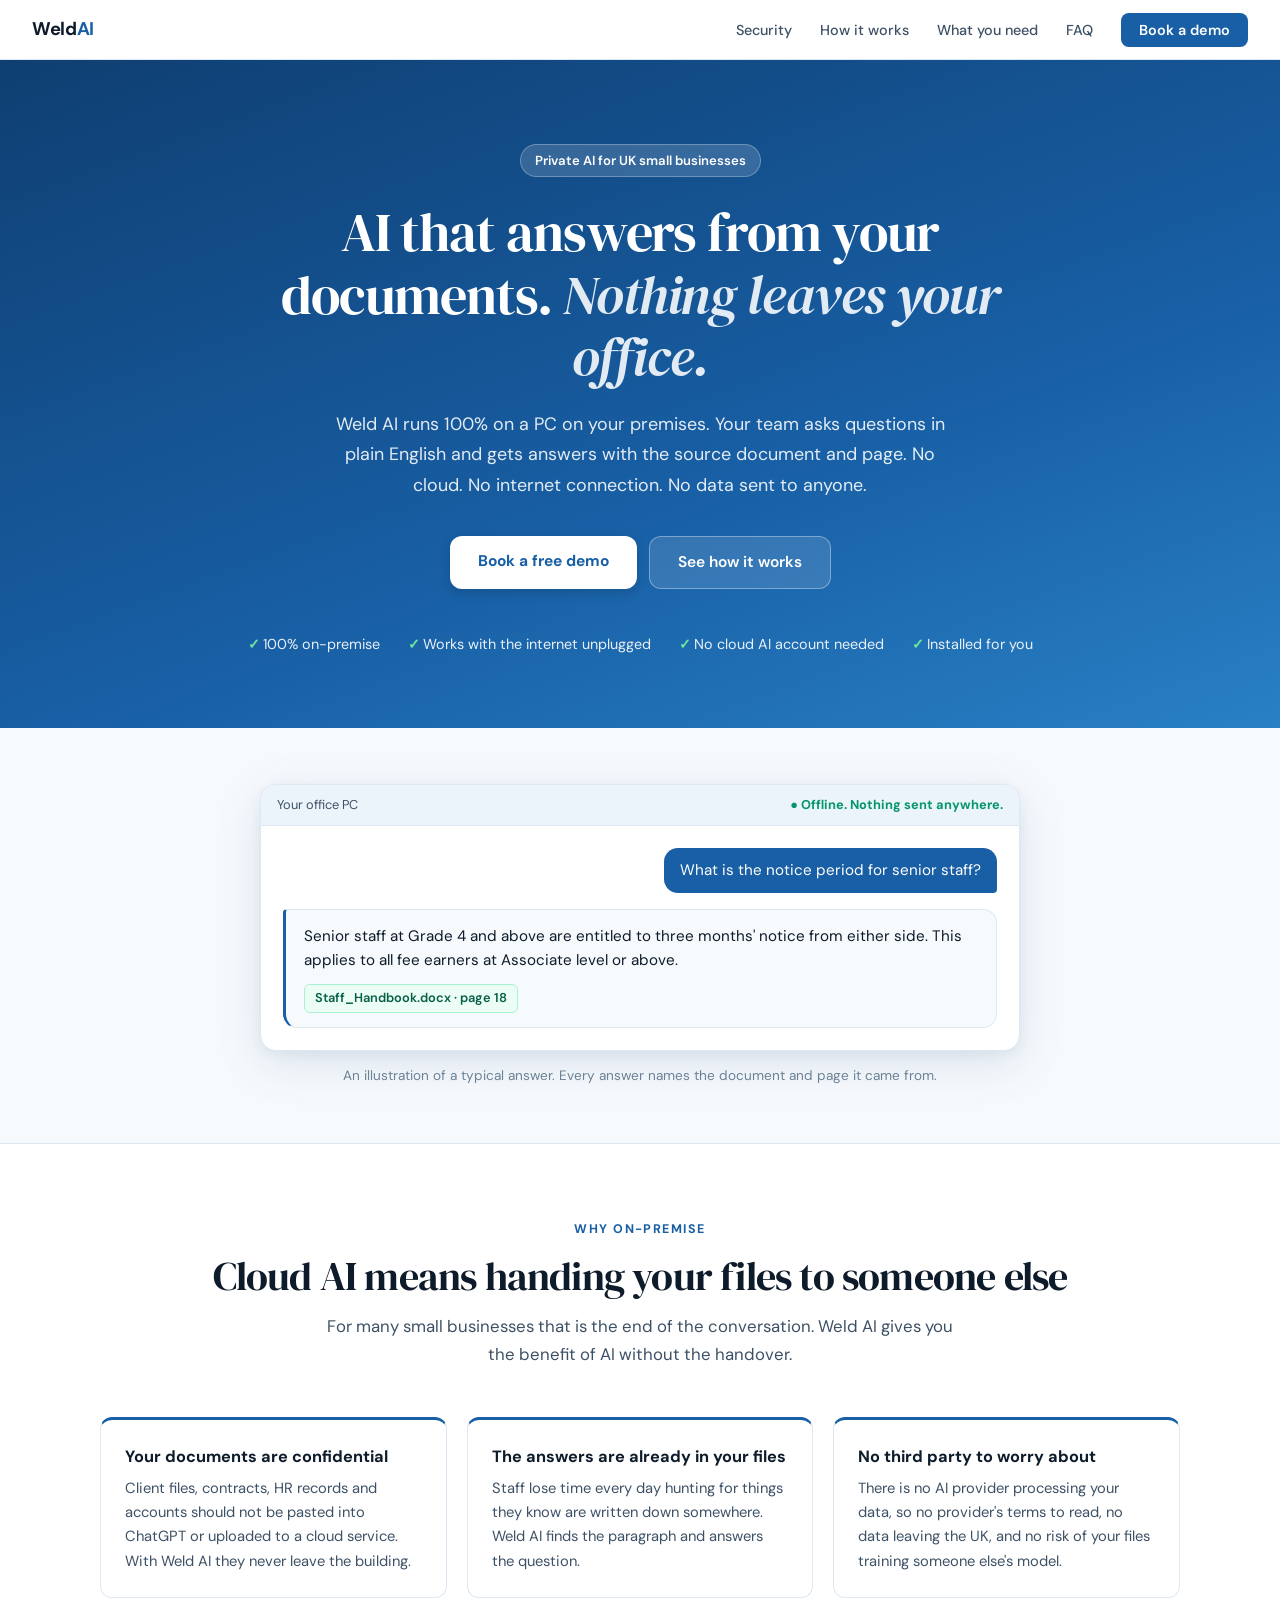
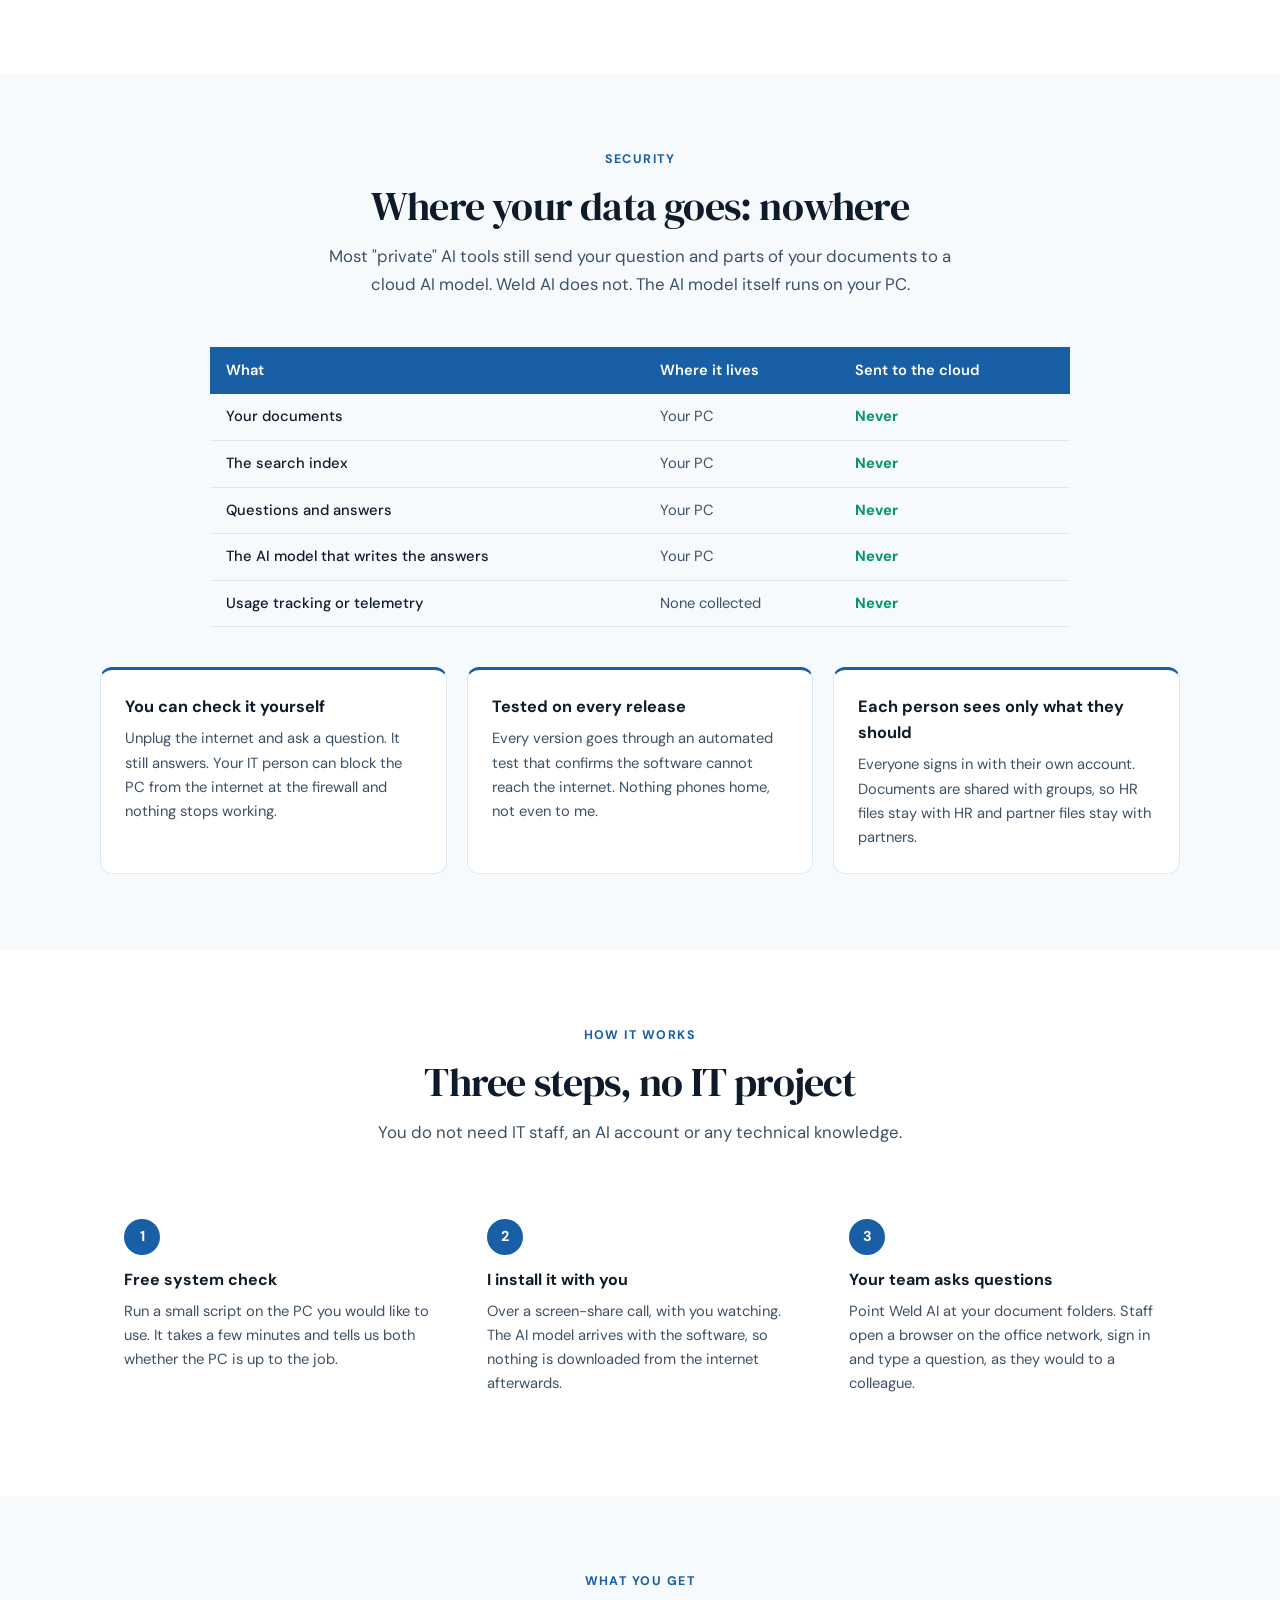
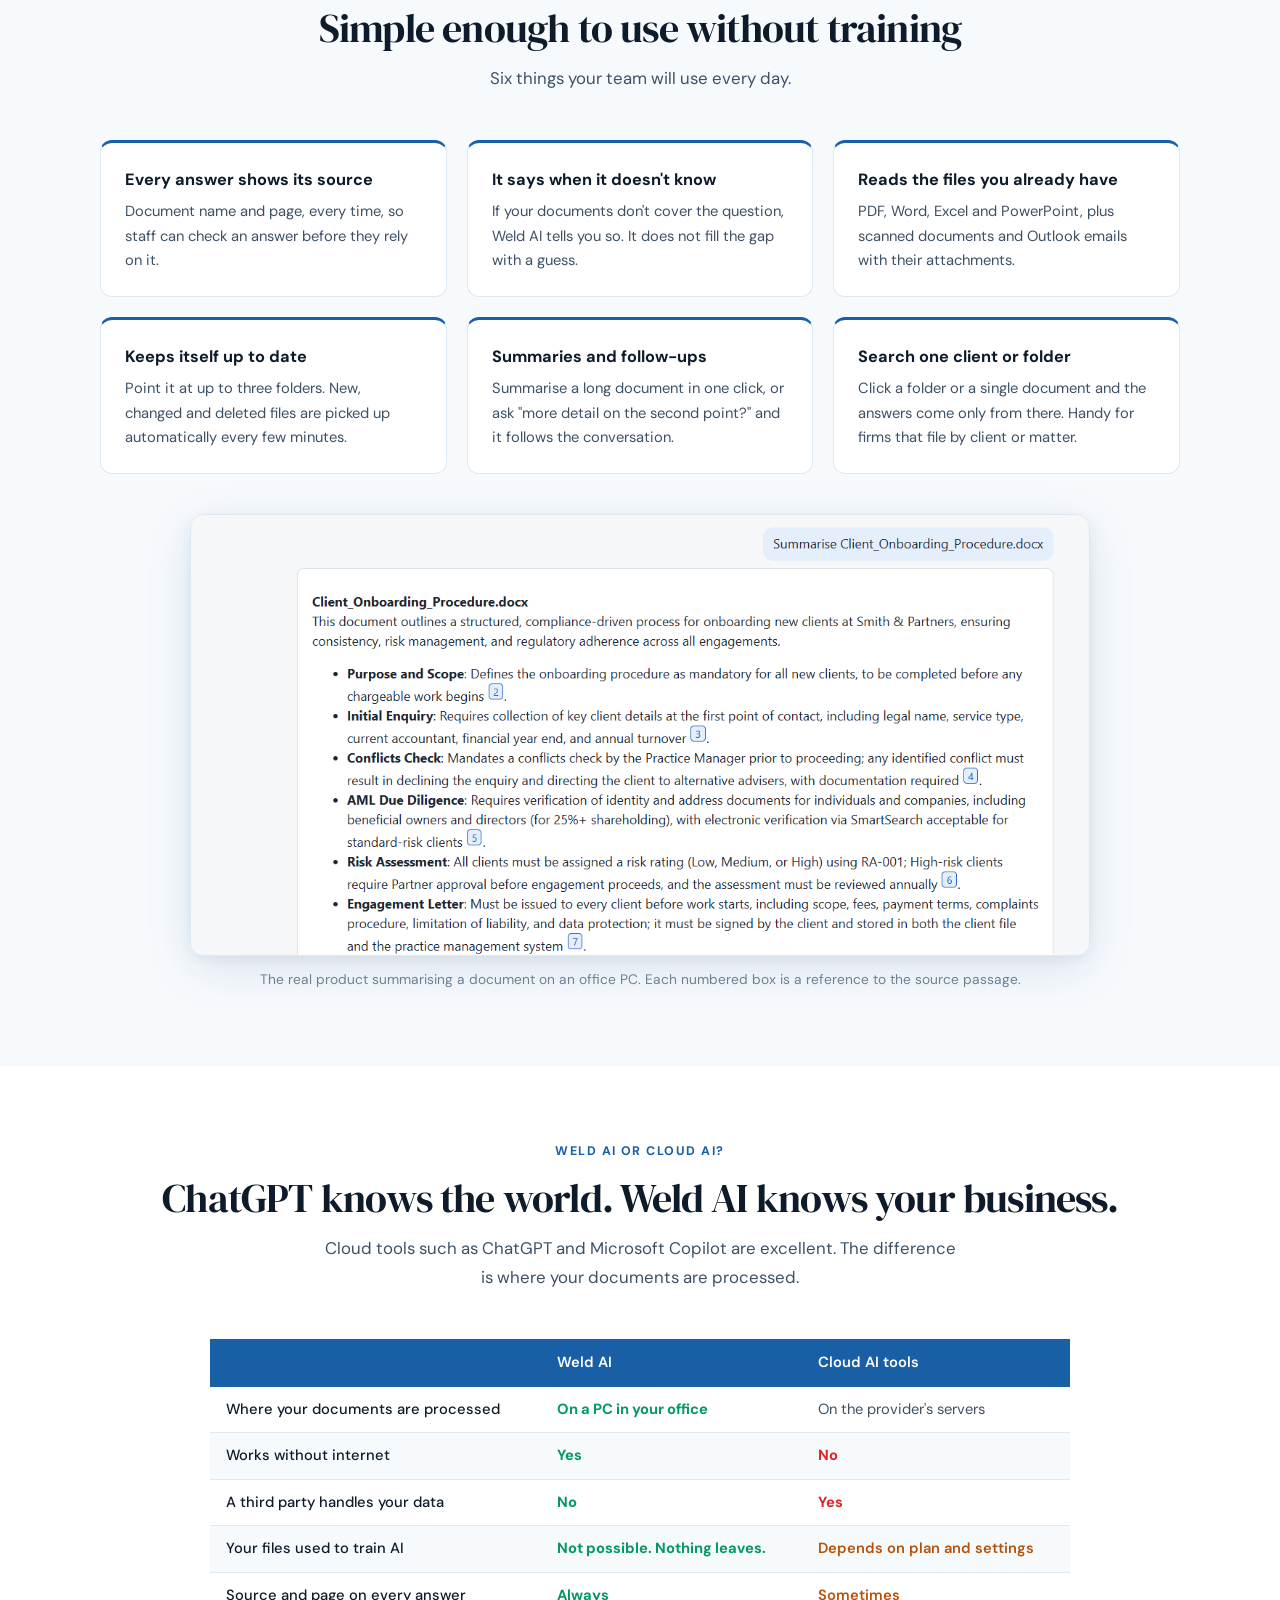
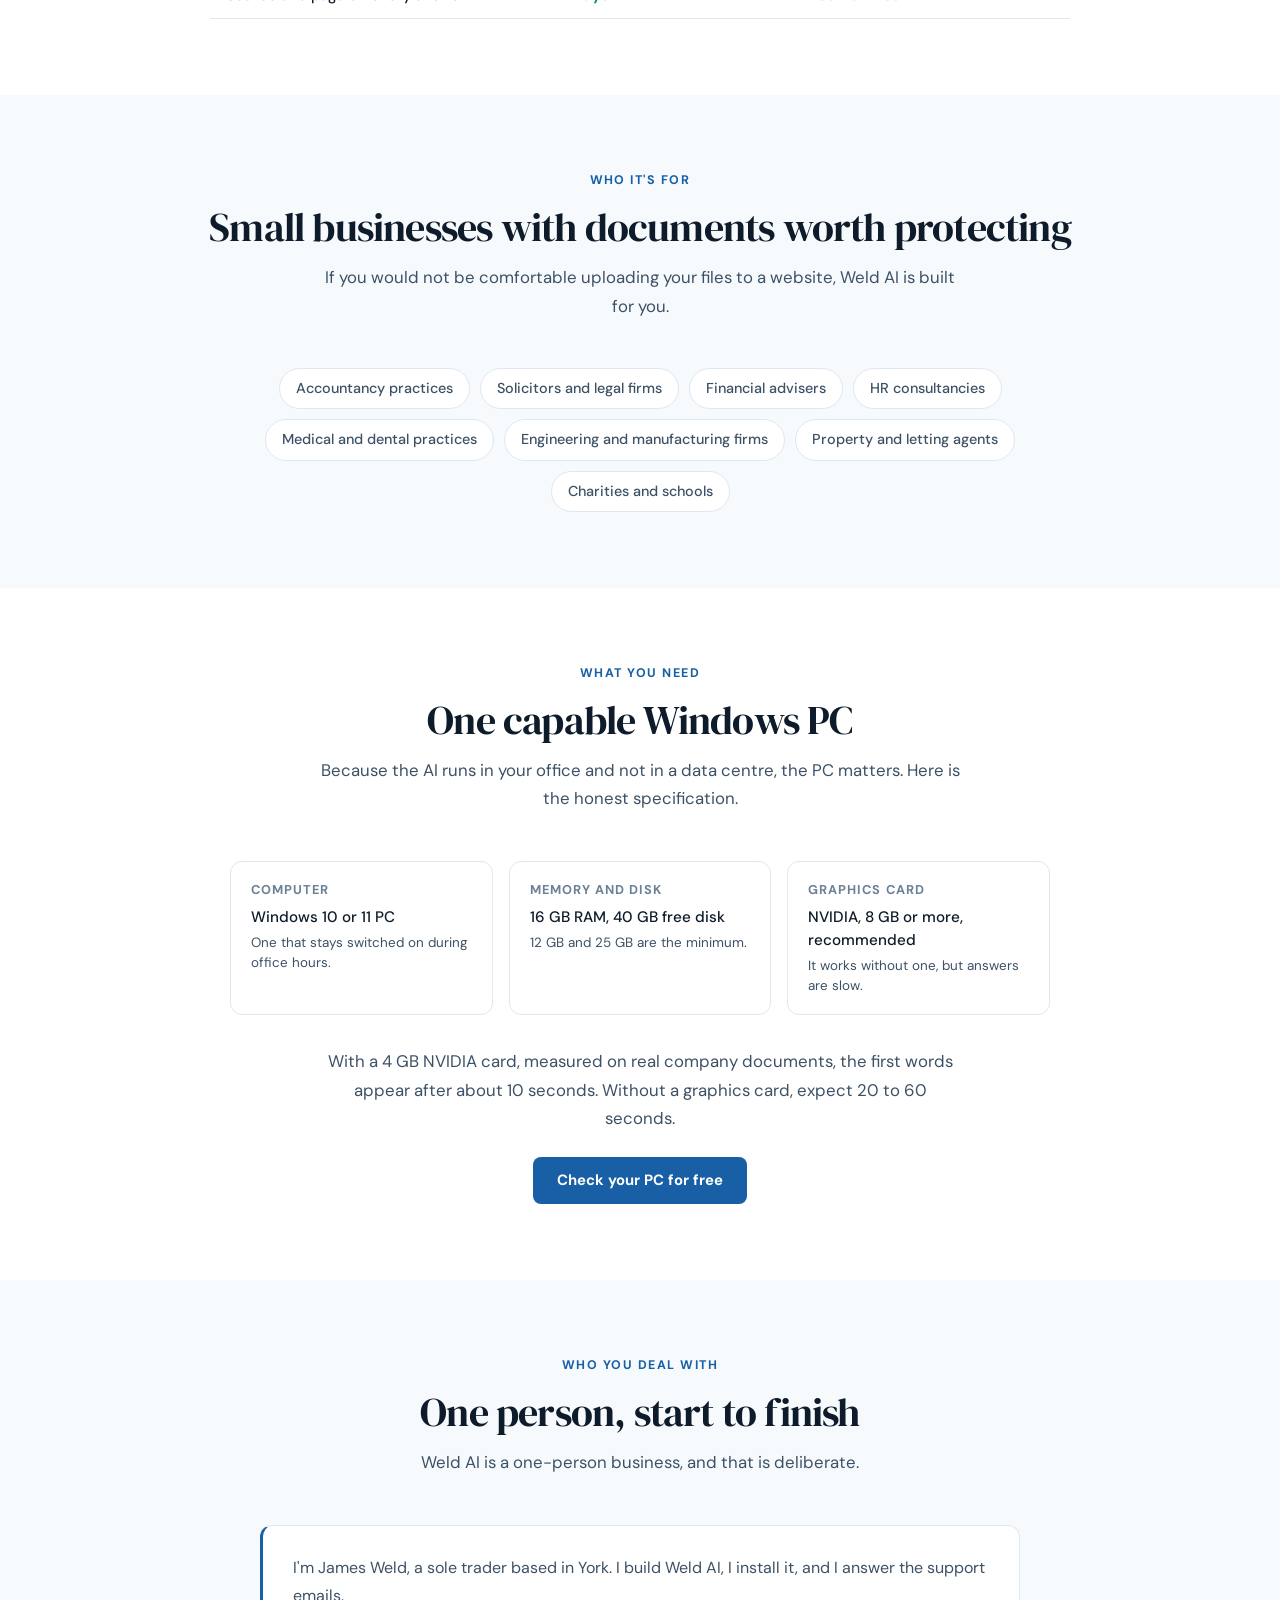
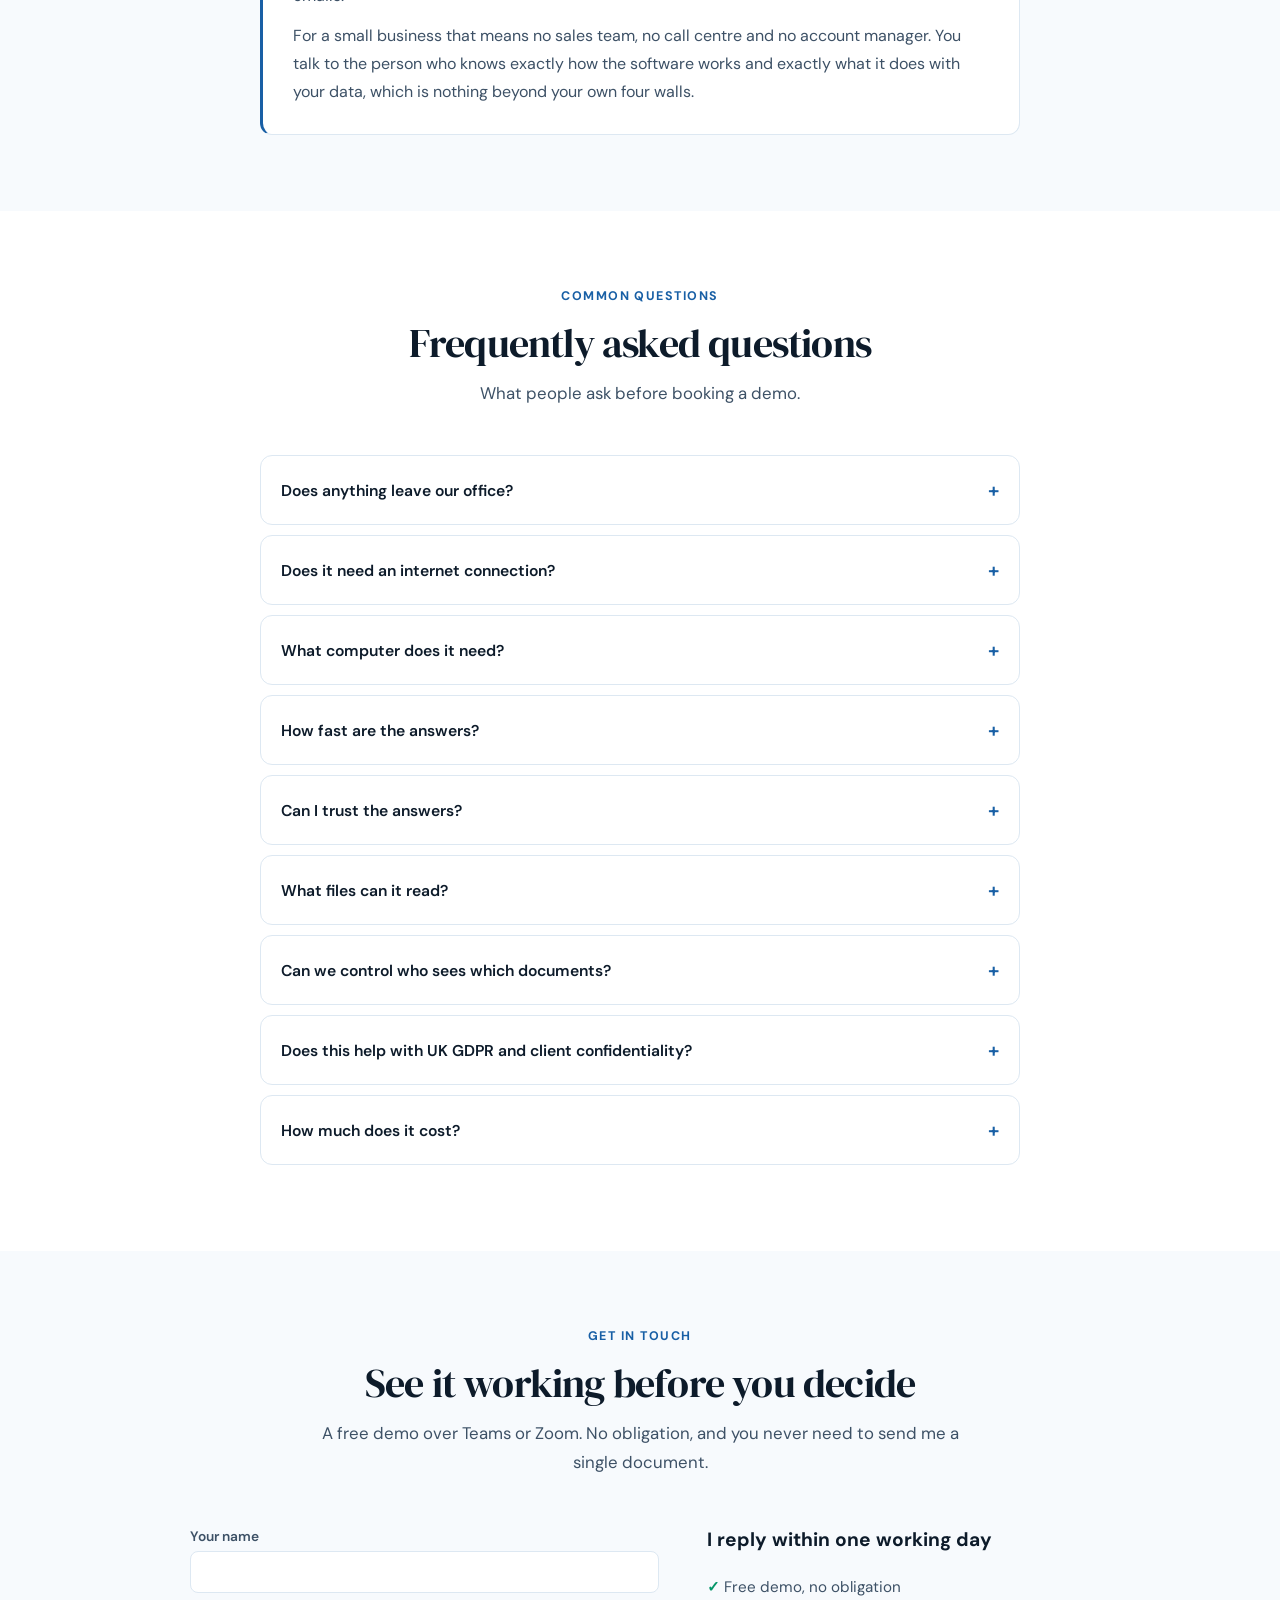
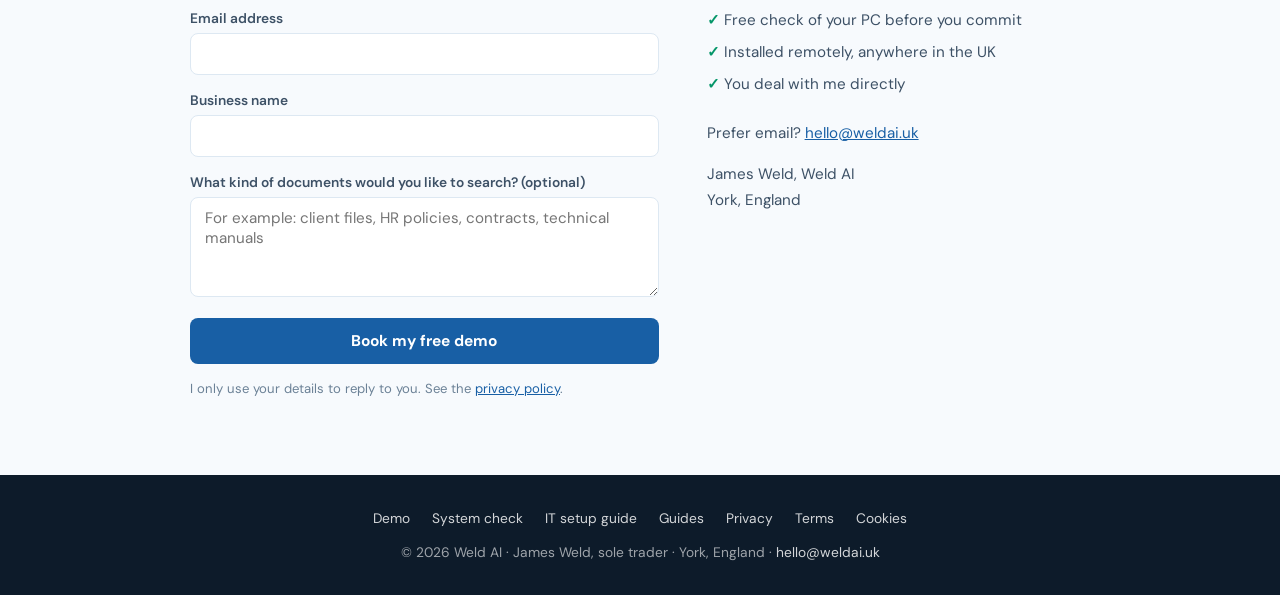
==== commit 326772ef: "Reposition site as 100% on-premise private AI for small businesses - Rewrite homepage, guides, syste" ====
--- a/index.html
+++ b/index.html
@@ -1,128 +1,45 @@
 <!DOCTYPE html>
-<html lang="en">
+<html lang="en-GB">
 <head>
 <meta charset="UTF-8">
 <meta name="viewport" content="width=device-width, initial-scale=1.0">
-<meta name="description" content="Ask your own documents anything and get an answer in seconds, with the source and page. Runs on your server — your files never leave it. From £350, no subscription.">
-<title>Weld AI — AI document search that runs on your own server</title>
+<title>Private AI for Small Business | 100% On-Premise, No Cloud | Weld AI</title>
+<meta name="description" content="Weld AI is private AI document search for UK small businesses. It runs 100% on a PC in your office: no cloud, no internet connection, nothing leaves your premises.">
 <link rel="canonical" href="https://www.weldai.uk/">
+<link rel="icon" href="/favicon.svg" type="image/svg+xml">
 
 <meta property="og:type" content="website">
 <meta property="og:url" content="https://www.weldai.uk/">
-<meta property="og:title" content="Weld AI — AI document search that runs on your own server">
-<meta property="og:description" content="Ask your own documents anything and get an answer in seconds, with the source and page. Your files never leave your server. From £350, no subscription.">
-<meta property="og:image" content="https://www.weldai.uk/screenshot-chat.png">
+<meta property="og:title" content="Private AI for small business. 100% on-premise, nothing goes to the cloud.">
+<meta property="og:description" content="Ask your own documents anything and get an answer with the source and page. Weld AI runs entirely on a PC in your office. No cloud, no internet connection, nothing leaves your premises.">
+<meta property="og:image" content="https://www.weldai.uk/screenshot-summary.png">
 <meta property="og:site_name" content="Weld AI">
 <meta property="og:locale" content="en_GB">
-
 <meta name="twitter:card" content="summary_large_image">
-<meta name="twitter:url" content="https://www.weldai.uk/">
-<meta name="twitter:title" content="Weld AI — AI document search that runs on your own server">
-<meta name="twitter:description" content="Ask your own documents anything and get an answer in seconds, with the source and page. Your files never leave your server. From £350, no subscription.">
-<meta name="twitter:image" content="https://www.weldai.uk/screenshot-chat.png">
-<link rel="preconnect" href="https://fonts.googleapis.com">
-<link href="https://fonts.googleapis.com/css2?family=DM+Sans:opsz,wght@9..40,300;9..40,400;9..40,500;9..40,600;9..40,700&family=DM+Serif+Display:ital@0;1&display=swap" rel="stylesheet">
-<style>
-:root{--blue:#185FA5;--blue-dark:#0F3F72;--blue-light:#EBF3FB;--blue-mid:#D0E6F7;--ink:#0D1B2A;--ink-mid:#3D5166;--ink-light:#7A90A4;--surface:#FFFFFF;--surface-2:#F7FAFD;--border:#DDE8F2;--green:#059669;--green-bg:#ECFDF5;--radius:12px;--radius-lg:20px;--shadow:0 4px 20px rgba(15,63,114,0.08),0 1px 4px rgba(15,63,114,0.05);--shadow-lg:0 12px 48px rgba(15,63,114,0.12),0 4px 12px rgba(15,63,114,0.06)}
-*{box-sizing:border-box;margin:0;padding:0}
-body{font-family:'DM Sans',-apple-system,sans-serif;color:var(--ink);background:var(--surface);line-height:1.6;-webkit-font-smoothing:antialiased}
-nav{position:sticky;top:0;z-index:100;background:rgba(255,255,255,0.92);backdrop-filter:blur(12px);border-bottom:1px solid var(--border);padding:0 2rem;display:flex;align-items:center;justify-content:space-between;height:60px}
-.nav-logo{font-weight:700;font-size:1.15rem;color:var(--blue);letter-spacing:-0.02em;text-decoration:none}.nav-logo span{color:var(--ink)}
-.nav-links{display:flex;align-items:center;gap:2rem;list-style:none}.nav-links a{text-decoration:none;font-size:0.88rem;color:var(--ink-mid);font-weight:500;transition:color .15s}.nav-links a:hover{color:var(--blue)}
-.nav-cta{background:var(--blue);color:#fff!important;padding:8px 18px;border-radius:8px;font-size:0.88rem;font-weight:600}
-.hero{background:linear-gradient(160deg,var(--blue-dark) 0%,var(--blue) 60%,#2980C4 100%);padding:90px 2rem 80px;text-align:center;position:relative;overflow:hidden}
-.hero-badge{display:inline-flex;align-items:center;gap:6px;background:rgba(255,255,255,0.15);border:1px solid rgba(255,255,255,0.25);color:rgba(255,255,255,0.9);border-radius:999px;padding:5px 14px;font-size:0.82rem;font-weight:500;margin-bottom:1.5rem}
-.hero h1{font-family:'DM Serif Display',Georgia,serif;font-size:clamp(2.2rem,5vw,3.4rem);color:#fff;line-height:1.15;letter-spacing:-0.02em;max-width:720px;margin:0 auto 1.25rem}
-.hero h1 em{font-style:italic;color:rgba(255,255,255,0.85)}
-.hero p{font-size:1.1rem;color:rgba(255,255,255,0.8);max-width:540px;margin:0 auto 2.5rem;line-height:1.7}
-.hero-btns{display:flex;gap:12px;justify-content:center;flex-wrap:wrap}
-.btn-primary{background:#fff;color:var(--blue);padding:13px 28px;border-radius:var(--radius);font-weight:700;text-decoration:none;font-size:0.95rem;transition:all .15s;box-shadow:0 4px 12px rgba(0,0,0,0.15)}
-.btn-primary:hover{transform:translateY(-1px);box-shadow:0 6px 20px rgba(0,0,0,0.2)}
-.btn-ghost{background:rgba(255,255,255,0.12);color:#fff;border:1px solid rgba(255,255,255,0.3);padding:13px 28px;border-radius:var(--radius);font-weight:600;text-decoration:none;font-size:0.95rem;transition:all .15s}
-.btn-ghost:hover{background:rgba(255,255,255,0.2)}
-.hero-props{display:flex;justify-content:center;gap:2rem;margin-top:3rem;flex-wrap:wrap}
-.hero-prop{color:rgba(255,255,255,0.75);font-size:0.84rem;display:flex;align-items:center;gap:6px}
-.hero-prop::before{content:'✓';color:#4ADE80;font-weight:700}
-.shot-wrap{padding:60px 2rem;text-align:center;border-bottom:1px solid var(--border)}
-.shot{border:1px solid var(--border);border-radius:16px;overflow:hidden;box-shadow:var(--shadow-lg);display:inline-block;max-width:100%}
-.shot img{display:block;max-width:100%;height:auto}
-.shot-caption{color:var(--ink-light);font-size:0.85rem;margin-top:14px}
-section{padding:80px 2rem}
-section:nth-child(even){background:var(--surface-2)}
-.container{max-width:1100px;margin:0 auto}
-.section-label{text-align:center;font-size:0.78rem;font-weight:700;letter-spacing:.12em;text-transform:uppercase;color:var(--blue);margin-bottom:0.75rem}
-h2{font-family:'DM Serif Display',Georgia,serif;font-size:clamp(1.8rem,3.5vw,2.6rem);text-align:center;color:var(--ink);letter-spacing:-0.02em;line-height:1.2;margin-bottom:0.75rem}
-.section-sub{text-align:center;color:var(--ink-mid);font-size:1.05rem;max-width:560px;margin:0 auto 3.5rem;line-height:1.7}
-.features{display:grid;grid-template-columns:repeat(auto-fit,minmax(280px,1fr));gap:20px}
-.feature-card{background:#fff;border:1px solid var(--border);border-top:3px solid var(--blue);border-radius:var(--radius);padding:24px}
-.feature-card h3{font-size:1rem;font-weight:700;margin-bottom:6px;color:var(--ink)}
-.feature-card p{font-size:0.88rem;color:var(--ink-mid);line-height:1.6}
-.steps{display:grid;grid-template-columns:repeat(auto-fit,minmax(220px,1fr));gap:0}
-.step{padding:2rem}
-.step-num{width:36px;height:36px;border-radius:50%;background:var(--blue);color:#fff;display:flex;align-items:center;justify-content:center;font-weight:700;font-size:0.9rem;margin-bottom:12px}
-.step h3{font-size:0.95rem;font-weight:700;margin-bottom:6px}
-.step p{font-size:0.85rem;color:var(--ink-mid);line-height:1.6}
-.table-wrap{overflow-x:auto;max-width:820px;margin:0 auto}
-table{width:100%;border-collapse:collapse;font-size:0.88rem}
-th{background:var(--blue);color:#fff;padding:12px 16px;text-align:left;font-weight:600}
-td{padding:11px 16px;border-bottom:1px solid var(--border)}
-tr:nth-child(even) td{background:var(--surface-2)}
-.check{color:var(--green);font-weight:700}.cross{color:#EF4444}.part{color:var(--ink-light)}
-.privacy-grid{display:grid;grid-template-columns:repeat(auto-fit,minmax(250px,1fr));gap:20px;max-width:900px;margin:0 auto}
-.privacy-card{background:#fff;border:1px solid var(--border);border-left:3px solid var(--blue);border-radius:var(--radius);padding:20px 22px}
-.privacy-card h4{font-size:0.92rem;font-weight:700;margin-bottom:4px}
-.privacy-card p{font-size:0.83rem;color:var(--ink-mid);line-height:1.5}
-.faq-list{max-width:720px;margin:0 auto}
-.faq-list details{border:1px solid var(--border);border-radius:12px;margin-bottom:10px;background:#fff;overflow:hidden}
-.faq-list summary{padding:18px 20px;font-weight:600;font-size:0.95rem;cursor:pointer;list-style:none;display:flex;justify-content:space-between;align-items:center;color:var(--ink)}
-.faq-list summary::-webkit-details-marker{display:none}
-.faq-list summary::after{content:'+';color:var(--blue);flex-shrink:0;margin-left:12px;font-size:1.2rem}
-.faq-list details[open] summary::after{content:'−'}
-.faq-list .faq-a{padding:0 20px 18px;color:var(--ink-mid);font-size:0.92rem}
-.faq-list .faq-a a{color:var(--blue);font-weight:600;text-decoration:none}
-.contact-grid{display:grid;grid-template-columns:1fr 1fr;gap:48px;max-width:900px;margin:0 auto}
-form{display:flex;flex-direction:column;gap:14px}
-label{font-size:0.85rem;font-weight:600;color:var(--ink-mid);margin-bottom:4px;display:block}
-input,select,textarea{width:100%;border:1.5px solid var(--border);border-radius:8px;padding:10px 14px;font-family:inherit;font-size:0.9rem;color:var(--ink);background:#fff;transition:border-color .15s}
-input:focus,select:focus,textarea:focus{outline:none;border-color:var(--blue);box-shadow:0 0 0 3px rgba(24,95,165,0.1)}
-textarea{min-height:100px;resize:vertical}
-.form-submit{background:var(--blue);color:#fff;border:none;padding:13px 28px;border-radius:8px;font-size:0.95rem;font-weight:700;cursor:pointer;transition:opacity .15s;font-family:inherit}
-.form-submit:hover{opacity:0.9}
-.contact-info h3{font-size:1.2rem;font-weight:700;margin-bottom:1rem}
-.contact-info p{color:var(--ink-mid);font-size:0.92rem;line-height:1.7;margin-bottom:1.5rem}
-.contact-detail{margin-bottom:10px;font-size:0.9rem;color:var(--ink-mid)}
-.contact-detail a{color:var(--blue);text-decoration:none}
-footer{background:var(--ink);color:rgba(255,255,255,0.5);padding:28px 2rem;text-align:center;font-size:0.84rem}
-footer a{color:rgba(255,255,255,0.7);text-decoration:none}
-.footer-links{display:flex;justify-content:center;gap:24px;flex-wrap:wrap;margin-bottom:10px}
-.nav-toggle{display:none}
-.nav-burger{display:none}
-@media(max-width:700px){
-.contact-grid{grid-template-columns:1fr}
-section{padding:60px 1.25rem}.hero{padding:60px 1.25rem}.shot-wrap{padding:40px 1.25rem}
-nav{height:auto;min-height:60px;flex-wrap:wrap;padding:0 1.25rem}
-.nav-burger{display:flex;flex-direction:column;justify-content:center;gap:5px;cursor:pointer;padding:10px;margin:-10px -10px -10px 0}
-.nav-burger span{display:block;width:22px;height:2px;background:var(--ink);border-radius:2px;transition:transform .2s,opacity .2s}
-.nav-links{display:none;flex-basis:100%;flex-direction:column;align-items:stretch;gap:0;width:100%;padding:6px 0 14px}
-.nav-links li{width:100%}
-.nav-links a{display:block;width:100%;padding:13px 2px;border-bottom:1px solid var(--border)}
-.nav-links .nav-cta{text-align:center;border-bottom:none;margin-top:10px}
-.nav-toggle:checked ~ .nav-links{display:flex}
-.nav-toggle:checked ~ .nav-burger span:nth-child(1){transform:translateY(7px) rotate(45deg)}
-.nav-toggle:checked ~ .nav-burger span:nth-child(2){opacity:0}
-.nav-toggle:checked ~ .nav-burger span:nth-child(3){transform:translateY(-7px) rotate(-45deg)}
-}
-</style>
+<meta name="twitter:title" content="Private AI for small business. 100% on-premise, nothing goes to the cloud.">
+<meta name="twitter:description" content="Ask your own documents anything and get an answer with the source and page. Runs entirely on a PC in your office. Nothing leaves your premises.">
+<meta name="twitter:image" content="https://www.weldai.uk/screenshot-summary.png">
+
+<link rel="stylesheet" href="/styles.css">
 
 <script type="application/ld+json">
 {
   "@context": "https://schema.org",
   "@graph": [
     {
-      "@type": "Organization",
+      "@type": "WebSite",
+      "@id": "https://www.weldai.uk/#website",
+      "url": "https://www.weldai.uk/",
+      "name": "Weld AI",
+      "inLanguage": "en-GB",
+      "publisher": {"@id": "https://www.weldai.uk/#organization"}
+    },
+    {
+      "@type": "ProfessionalService",
       "@id": "https://www.weldai.uk/#organization",
       "name": "Weld AI",
       "url": "https://www.weldai.uk/",
+      "image": "https://www.weldai.uk/screenshot-summary.png",
       "founder": {"@type": "Person", "name": "James Weld"},
       "email": "hello@weldai.uk",
       "address": {
@@ -131,20 +48,20 @@
         "addressCountry": "GB"
       },
       "areaServed": {"@type": "Country", "name": "United Kingdom"},
-      "description": "Self-hosted AI document search for UK accountancy practices and solicitors."
+      "description": "On-premise private AI document search for UK small businesses. Installed on a PC in your office; nothing is sent to the cloud."
     },
     {
       "@type": "SoftwareApplication",
-      "name": "Weld AI Document Assistant",
+      "name": "Weld AI",
       "applicationCategory": "BusinessApplication",
-      "operatingSystem": "Windows, Linux",
-      "description": "Self-hosted AI document search. Ask questions in plain English across your firm's documents and get answers with exact source citations. Your files never leave your server.",
-      "offers": {
-        "@type": "Offer",
-        "price": "350",
-        "priceCurrency": "GBP",
-        "description": "One-time remote installation, includes 30 days support. Plus £2 to £5 per month in AI usage."
-      },
+      "operatingSystem": "Windows 10, Windows 11",
+      "description": "On-premise AI document search. Staff ask questions in plain English and get answers with the source document and page. The AI model, the search index and the documents all stay on a PC in the customer's office, with no internet connection required.",
+      "featureList": [
+        "Runs fully offline on the customer's own PC",
+        "Answers cite the source document and page",
+        "Reads PDF, Word, Excel, PowerPoint, scanned documents and Outlook emails",
+        "User accounts, groups and Active Directory sign-in"
+      ],
       "provider": {"@id": "https://www.weldai.uk/#organization"}
     }
   ]
@@ -158,42 +75,66 @@
   "mainEntity": [
     {
       "@type": "Question",
-      "name": "Do my documents leave my server?",
-      "acceptedAnswer": {
-        "@type": "Answer",
-        "text": "No. Your documents, the search index and your chat history stay on your server. To write an answer, Weld AI sends Anthropic's Claude your question, the recent conversation, the names of the files it quotes, and up to eight short excerpts with identifiers such as NI numbers, UTRs, bank details, emails and phone numbers removed. Anthropic does not use this data to train its models and deletes it within 30 days."
-      }
-    },
-    {
-      "@type": "Question",
-      "name": "What does it run on?",
-      "acceptedAnswer": {
-        "@type": "Answer",
-        "text": "A Windows 10 or 11 PC, a Windows Server, or a Linux server you already have, with at least 8GB of RAM. We check compatibility with you before installing."
-      }
-    },
-    {
-      "@type": "Question",
-      "name": "Do we need IT staff?",
-      "acceptedAnswer": {
-        "@type": "Answer",
-        "text": "No. We install remotely over a Teams or Zoom screen-share, usually in under an hour. Day-to-day use needs no technical skill: staff open a browser and type a question."
-      }
-    },
-    {
-      "@type": "Question",
-      "name": "What files does it read, and how do I add new ones?",
-      "acceptedAnswer": {
-        "@type": "Answer",
-        "text": "PDF, Word, Excel, PowerPoint, CSV and plain text. To add a document, copy it into your documents folder and click Refresh. Only new or changed files are re-read, so it takes seconds."
-      }
-    },
-    {
-      "@type": "Question",
-      "name": "Can it read our file server, OneDrive or SharePoint?",
-      "acceptedAnswer": {
-        "@type": "Answer",
-        "text": "Yes. Documents can be on a local drive, a synced OneDrive or SharePoint folder, or a file server. Where your files live decides which machine we install on, and we agree that with you before the install."
+      "name": "Does anything leave our office?",
+      "acceptedAnswer": {
+        "@type": "Answer",
+        "text": "No. The AI model, the search index, your documents, your questions and the answers all stay on the PC in your office. Weld AI makes no internet connections and sends no usage data to anyone, including me. There is no cloud AI provider involved at all."
+      }
+    },
+    {
+      "@type": "Question",
+      "name": "Does it need an internet connection?",
+      "acceptedAnswer": {
+        "@type": "Answer",
+        "text": "Not to run. Once installed, Weld AI works with the internet unplugged, and your IT person can block the PC from the internet at the firewall. An internet connection is used on install day only, for the screen-share call and to download Docker Desktop."
+      }
+    },
+    {
+      "@type": "Question",
+      "name": "What computer does it need?",
+      "acceptedAnswer": {
+        "@type": "Answer",
+        "text": "A Windows 10 or 11 PC that stays switched on, with 16 GB of memory and 40 GB of free disk space. An NVIDIA graphics card with 8 GB of memory or more is recommended for quick answers. The free system check tells you in a few minutes whether a PC you already own will do."
+      }
+    },
+    {
+      "@type": "Question",
+      "name": "How fast are the answers?",
+      "acceptedAnswer": {
+        "@type": "Answer",
+        "text": "It depends on the graphics card, because the AI runs on your PC rather than in a data centre. On a PC with a 4 GB NVIDIA card, measured on real company documents, the first words appear after about 10 seconds and a full answer takes about 14 seconds. A card with 8 GB or more is recommended. Without a graphics card it still works, but answers take 20 to 60 seconds or more."
+      }
+    },
+    {
+      "@type": "Question",
+      "name": "Can I trust the answers?",
+      "acceptedAnswer": {
+        "@type": "Answer",
+        "text": "Every answer names the document and page it came from, so staff can check it before relying on it. If your documents do not cover the question, Weld AI says so instead of guessing. Like any AI it can still make mistakes, so important answers should be checked against the source."
+      }
+    },
+    {
+      "@type": "Question",
+      "name": "What files can it read?",
+      "acceptedAnswer": {
+        "@type": "Answer",
+        "text": "PDF, Word, Excel, PowerPoint, CSV, HTML and plain text, plus scanned documents and images (read with OCR on your PC) and Outlook emails with their attachments. It can watch up to three folders and pick up new, changed and deleted files automatically."
+      }
+    },
+    {
+      "@type": "Question",
+      "name": "Can we control who sees which documents?",
+      "acceptedAnswer": {
+        "@type": "Answer",
+        "text": "Yes. Each person signs in with their own account. Documents are shared with groups, such as Partners or HR, and someone outside a group cannot search or get answers from its documents. Staff can also sign in with their existing Windows (Active Directory) account."
+      }
+    },
+    {
+      "@type": "Question",
+      "name": "Does this help with UK GDPR and client confidentiality?",
+      "acceptedAnswer": {
+        "@type": "Answer",
+        "text": "It removes the hardest part. Because nothing is sent to a third party, there is no AI provider acting as a data processor, no transfer of data outside the UK, and no question about your files being used to train someone else's model. You are still responsible for who has access and how you use it, so check it against your own policies."
       }
     },
     {
@@ -201,234 +142,323 @@
       "name": "How much does it cost?",
       "acceptedAnswer": {
         "@type": "Answer",
-        "text": "Installation is £350, done remotely and including 30 days of support. The only ongoing cost is AI usage, typically £2 to £5 per month for a small firm, paid directly to the AI provider. There is no monthly subscription to Weld AI."
+        "text": "It depends on your setup, so I quote after a short call and the free system check. Because there is no cloud AI provider, there are no per-question or per-user AI fees to pay anyone."
       }
     }
   ]
 }
 </script>
-
 </head>
 <body>
-
-<nav>
-  <a class="nav-logo" href="#"><span>Weld</span>AI</a>
-  <input type="checkbox" id="nav-toggle" class="nav-toggle">
+<a class="skip" href="#main">Skip to content</a>
+
+<nav class="site-nav" aria-label="Main">
+  <a class="nav-logo" href="/"><span>Weld</span>AI</a>
+  <input type="checkbox" id="nav-toggle" class="nav-toggle" aria-hidden="true">
   <label for="nav-toggle" class="nav-burger" aria-label="Open menu"><span></span><span></span><span></span></label>
   <ul class="nav-links">
+    <li><a href="#security">Security</a></li>
     <li><a href="#how">How it works</a></li>
-    <li><a href="#privacy">Privacy</a></li>
+    <li><a href="#requirements">What you need</a></li>
     <li><a href="#faq">FAQ</a></li>
     <li><a href="#contact" class="nav-cta">Book a demo</a></li>
   </ul>
 </nav>
 
-<div class="hero">
-  <div class="hero-badge">For UK firms that can't put client files in the cloud</div>
-  <h1>Ask your documents anything.<br><em>Your files stay on your own server.</em></h1>
-  <p>Weld AI installs on your own server, reads your files, and answers questions in plain English — with the exact document and page number.</p>
+<main id="main">
+
+<header class="hero">
+  <div class="hero-badge">Private AI for UK small businesses</div>
+  <h1>AI that answers from your documents. <em>Nothing leaves your office.</em></h1>
+  <p class="lead">Weld AI runs 100% on a PC on your premises. Your team asks questions in plain English and gets answers with the source document and page. No cloud. No internet connection. No data sent to anyone.</p>
   <div class="hero-btns">
     <a href="#contact" class="btn-primary">Book a free demo</a>
-    <a href="/demo.html" class="btn-ghost">Watch 2-min demo</a>
-  </div>
-  <div class="hero-props">
-    <span class="hero-prop">£350 one-off install</span>
-    <span class="hero-prop">£2–5/month to run — no subscription</span>
-    <span class="hero-prop">Up and running in a day</span>
-  </div>
-  <p style="color:rgba(255,255,255,0.55);font-size:0.8rem;margin-top:1.5rem">
-    James Weld &middot; York, England &middot; hello@weldai.uk
-  </p>
+    <a href="/demo.html" class="btn-ghost">See how it works</a>
+  </div>
+  <ul class="hero-props">
+    <li>100% on-premise</li>
+    <li>Works with the internet unplugged</li>
+    <li>No cloud AI account needed</li>
+    <li>Installed for you</li>
+  </ul>
+</header>
+
+<div class="example-wrap">
+  <div class="example">
+    <div class="example-bar"><span>Your office PC</span><strong>● Offline. Nothing sent anywhere.</strong></div>
+    <div class="example-body">
+      <div class="q-bubble">What is the notice period for senior staff?</div>
+      <div class="a-bubble">
+        <p>Senior staff at Grade 4 and above are entitled to three months' notice from either side. This applies to all fee earners at Associate level or above.</p>
+        <span class="source-chip">Staff_Handbook.docx · page 18</span>
+      </div>
+    </div>
+  </div>
+  <p class="example-caption">An illustration of a typical answer. Every answer names the document and page it came from.</p>
 </div>
 
-<div class="shot-wrap">
-  <div class="shot">
-    <img src="/screenshot-chat.png" alt="Weld AI answering a question about notice periods, showing a formatted table with source citation">
-  </div>
-  <p class="shot-caption">The real product, answering from a staff handbook — with the source document named.</p>
-</div>
-
-<section id="problem">
-  <div class="container">
-    <div class="section-label">The problem</div>
-    <h2>Your firm already has the answers. Finding them is the problem.</h2>
-    <p class="section-sub">Staff spend time every day hunting for documents and answers they know are in your files somewhere.</p>
-    <div class="features">
-      <div class="feature-card"><h3>Searching costs real money</h3><p>If ten people each lose 20 minutes a day, that's roughly £25,000 a year in time. At that rate the install pays for itself in under a week.</p></div>
-      <div class="feature-card"><h3>Knowledge leaves when people do</h3><p>What your experienced staff know is buried in your files. Weld AI makes it available to everyone, permanently.</p></div>
-      <div class="feature-card"><h3>Cloud AI isn't an option for you</h3><p>You can't paste client contracts or HR files into ChatGPT. Weld AI keeps every document on your own server.</p></div>
-    </div>
-  </div>
-</section>
-
-<section id="how">
-  <div class="container">
-    <div class="section-label">How it works</div>
-    <h2>Four steps, no IT project</h2>
-    <p class="section-sub">No site visit. We install remotely and your team can start asking questions straight away.</p>
-    <div class="steps">
-      <div class="step"><div class="step-num">1</div><h3>We install on your server</h3><p>Remotely, over a screen-share call, on the Windows or Linux machine you already have. Under an hour.</p></div>
-      <div class="step"><div class="step-num">2</div><h3>Point it at your files</h3><p>Copy your policies, contracts and manuals into one folder. PDF, Word, Excel, PowerPoint.</p></div>
-      <div class="step"><div class="step-num">3</div><h3>Click index, once</h3><p>Weld AI reads everything. After that it only re-reads what has changed.</p></div>
-      <div class="step"><div class="step-num">4</div><h3>Ask anything</h3><p>Open a browser on any device and type a question, like you would to a colleague.</p></div>
-    </div>
-  </div>
-</section>
-
-<section id="features">
-  <div class="container">
-    <div class="section-label">What you get</div>
-    <h2>Simple enough to use without training</h2>
-    <p class="section-sub">Six things your team will actually use every day.</p>
-    <div class="features">
-      <div class="feature-card"><h3>Every answer shows its source</h3><p>Document name and page number, every time. Your staff can check it before they rely on it.</p></div>
-      <div class="feature-card"><h3>Search by client or matter</h3><p>Name the folder in your question and Weld AI looks only there. Built for firms that file by client.</p></div>
-      <div class="feature-card"><h3>Summarise a whole document</h3><p>A summary drawn from the entire file, not just the first few pages, and it tells you how much it covered.</p></div>
-      <div class="feature-card"><h3>Follow-up questions work</h3><p>"More detail on the first one?" It remembers the conversation, and picks it up again after you close the tab.</p></div>
-      <div class="feature-card"><h3>Adding documents takes seconds</h3><p>Drop a file in the folder, click Refresh. Only the new and changed files get re-read.</p></div>
-      <div class="feature-card"><h3>It looks like yours</h3><p>Your firm's name, colours and tagline on a clean, modern interface.</p></div>
-    </div>
-  </div>
-</section>
-
-<section id="privacy">
-  <div class="container">
-    <div class="section-label">Data privacy</div>
-    <h2>We bring the AI to your data, not your data to the AI</h2>
-    <p class="section-sub">Your files never leave your server. To write each answer, only your question and a few short excerpts, with identifiers removed, are sent out.</p>
-    <div class="privacy-grid">
-      <div class="privacy-card"><h4>Your files stay where they are</h4><p>Documents are indexed on your own server and never stored anywhere else. Access is over HTTPS, encrypted in transit.</p></div>
-      <div class="privacy-card"><h4>Answers written by Claude</h4><p>Anthropic's Claude API is SOC 2 Type II certified and its terms prohibit training on your data. Anthropic deletes what it receives within 30 days.</p></div>
-    </div>
-  </div>
-</section>
-
-<section id="compare">
-  <div class="container">
-    <div class="section-label">Why not ChatGPT?</div>
-    <h2>ChatGPT knows the world. Weld AI knows your firm.</h2>
-    <p class="section-sub">The difference that matters most: where your documents end up.</p>
+<section id="why">
+  <div class="container">
+    <div class="section-label">Why on-premise</div>
+    <h2 class="section-title">Cloud AI means handing your files to someone else</h2>
+    <p class="section-sub">For many small businesses that is the end of the conversation. Weld AI gives you the benefit of AI without the handover.</p>
+    <div class="cards">
+      <div class="card"><h3>Your documents are confidential</h3><p>Client files, contracts, HR records and accounts should not be pasted into ChatGPT or uploaded to a cloud service. With Weld AI they never leave the building.</p></div>
+      <div class="card"><h3>The answers are already in your files</h3><p>Staff lose time every day hunting for things they know are written down somewhere. Weld AI finds the paragraph and answers the question.</p></div>
+      <div class="card"><h3>No third party to worry about</h3><p>There is no AI provider processing your data, so no provider's terms to read, no data leaving the UK, and no risk of your files training someone else's model.</p></div>
+    </div>
+  </div>
+</section>
+
+<section id="security" class="alt">
+  <div class="container">
+    <div class="section-label">Security</div>
+    <h2 class="section-title">Where your data goes: nowhere</h2>
+    <p class="section-sub">Most "private" AI tools still send your question and parts of your documents to a cloud AI model. Weld AI does not. The AI model itself runs on your PC.</p>
     <div class="table-wrap">
       <table>
-        <thead><tr><th></th><th>Weld AI</th><th>General AI tools</th></tr></thead>
+        <thead><tr><th>What</th><th>Where it lives</th><th>Sent to the cloud</th></tr></thead>
         <tbody>
-          <tr><td>Where your documents live</td><td class="check">✓ Your server</td><td class="cross">✗ Uploaded to the cloud</td></tr>
-          <tr><td>Source and page on every answer</td><td class="check">✓ Always</td><td class="part">~ Sometimes</td></tr>
-          <tr><td>Cost</td><td class="check">✓ One-off, then £2–5/month</td><td class="cross">✗ Per user, every month</td></tr>
+          <tr><td>Your documents</td><td>Your PC</td><td class="check">Never</td></tr>
+          <tr><td>The search index</td><td>Your PC</td><td class="check">Never</td></tr>
+          <tr><td>Questions and answers</td><td>Your PC</td><td class="check">Never</td></tr>
+          <tr><td>The AI model that writes the answers</td><td>Your PC</td><td class="check">Never</td></tr>
+          <tr><td>Usage tracking or telemetry</td><td>None collected</td><td class="check">Never</td></tr>
         </tbody>
       </table>
     </div>
-    <p class="section-sub" style="margin:2rem auto 0;font-size:0.95rem">Built for <strong>accountancy practices</strong> and <strong>solicitors</strong>, and any firm with a lot of confidential documents.</p>
+    <div class="cards" style="margin-top:2.5rem">
+      <div class="card"><h3>You can check it yourself</h3><p>Unplug the internet and ask a question. It still answers. Your IT person can block the PC from the internet at the firewall and nothing stops working.</p></div>
+      <div class="card"><h3>Tested on every release</h3><p>Every version goes through an automated test that confirms the software cannot reach the internet. Nothing phones home, not even to me.</p></div>
+      <div class="card"><h3>Each person sees only what they should</h3><p>Everyone signs in with their own account. Documents are shared with groups, so HR files stay with HR and partner files stay with partners.</p></div>
+    </div>
+  </div>
+</section>
+
+<section id="how">
+  <div class="container">
+    <div class="section-label">How it works</div>
+    <h2 class="section-title">Three steps, no IT project</h2>
+    <p class="section-sub">You do not need IT staff, an AI account or any technical knowledge.</p>
+    <div class="steps-row">
+      <div class="step"><div class="step-num">1</div><h3>Free system check</h3><p>Run a small script on the PC you would like to use. It takes a few minutes and tells us both whether the PC is up to the job.</p></div>
+      <div class="step"><div class="step-num">2</div><h3>I install it with you</h3><p>Over a screen-share call, with you watching. The AI model arrives with the software, so nothing is downloaded from the internet afterwards.</p></div>
+      <div class="step"><div class="step-num">3</div><h3>Your team asks questions</h3><p>Point Weld AI at your document folders. Staff open a browser on the office network, sign in and type a question, as they would to a colleague.</p></div>
+    </div>
+  </div>
+</section>
+
+<section id="features" class="alt">
+  <div class="container">
+    <div class="section-label">What you get</div>
+    <h2 class="section-title">Simple enough to use without training</h2>
+    <p class="section-sub">Six things your team will use every day.</p>
+    <div class="cards">
+      <div class="card"><h3>Every answer shows its source</h3><p>Document name and page, every time, so staff can check an answer before they rely on it.</p></div>
+      <div class="card"><h3>It says when it doesn't know</h3><p>If your documents don't cover the question, Weld AI tells you so. It does not fill the gap with a guess.</p></div>
+      <div class="card"><h3>Reads the files you already have</h3><p>PDF, Word, Excel and PowerPoint, plus scanned documents and Outlook emails with their attachments.</p></div>
+      <div class="card"><h3>Keeps itself up to date</h3><p>Point it at up to three folders. New, changed and deleted files are picked up automatically every few minutes.</p></div>
+      <div class="card"><h3>Summaries and follow-ups</h3><p>Summarise a long document in one click, or ask "more detail on the second point?" and it follows the conversation.</p></div>
+      <div class="card"><h3>Search one client or folder</h3><p>Click a folder or a single document and the answers come only from there. Handy for firms that file by client or matter.</p></div>
+    </div>
+    <figure class="shot">
+      <img src="/screenshot-summary.png" width="1237" height="606" loading="lazy" alt="Weld AI summarising a client onboarding procedure document, with a numbered reference to the source passage after each point">
+      <figcaption>The real product summarising a document on an office PC. Each numbered box is a reference to the source passage.</figcaption>
+    </figure>
+  </div>
+</section>
+
+<section id="compare">
+  <div class="container">
+    <div class="section-label">Weld AI or cloud AI?</div>
+    <h2 class="section-title">ChatGPT knows the world. Weld AI knows your business.</h2>
+    <p class="section-sub">Cloud tools such as ChatGPT and Microsoft Copilot are excellent. The difference is where your documents are processed.</p>
+    <div class="table-wrap">
+      <table>
+        <thead><tr><th></th><th>Weld AI</th><th>Cloud AI tools</th></tr></thead>
+        <tbody>
+          <tr><td>Where your documents are processed</td><td class="check">On a PC in your office</td><td>On the provider's servers</td></tr>
+          <tr><td>Works without internet</td><td class="check">Yes</td><td class="cross">No</td></tr>
+          <tr><td>A third party handles your data</td><td class="check">No</td><td class="cross">Yes</td></tr>
+          <tr><td>Your files used to train AI</td><td class="check">Not possible. Nothing leaves.</td><td class="part">Depends on plan and settings</td></tr>
+          <tr><td>Source and page on every answer</td><td class="check">Always</td><td class="part">Sometimes</td></tr>
+        </tbody>
+      </table>
+    </div>
+  </div>
+</section>
+
+<section id="who" class="alt">
+  <div class="container">
+    <div class="section-label">Who it's for</div>
+    <h2 class="section-title">Small businesses with documents worth protecting</h2>
+    <p class="section-sub">If you would not be comfortable uploading your files to a website, Weld AI is built for you.</p>
+    <ul class="pills">
+      <li>Accountancy practices</li>
+      <li>Solicitors and legal firms</li>
+      <li>Financial advisers</li>
+      <li>HR consultancies</li>
+      <li>Medical and dental practices</li>
+      <li>Engineering and manufacturing firms</li>
+      <li>Property and letting agents</li>
+      <li>Charities and schools</li>
+    </ul>
+  </div>
+</section>
+
+<section id="requirements">
+  <div class="container">
+    <div class="section-label">What you need</div>
+    <h2 class="section-title">One capable Windows PC</h2>
+    <p class="section-sub">Because the AI runs in your office and not in a data centre, the PC matters. Here is the honest specification.</p>
+    <div class="spec">
+      <div><h3>Computer</h3><p>Windows 10 or 11 PC<small>One that stays switched on during office hours.</small></p></div>
+      <div><h3>Memory and disk</h3><p>16 GB RAM, 40 GB free disk<small>12 GB and 25 GB are the minimum.</small></p></div>
+      <div><h3>Graphics card</h3><p>NVIDIA, 8 GB or more, recommended<small>It works without one, but answers are slow.</small></p></div>
+    </div>
+    <p class="section-sub" style="margin:2rem auto 1.5rem">With a 4 GB NVIDIA card, measured on real company documents, the first words appear after about 10 seconds. Without a graphics card, expect 20 to 60 seconds.</p>
+    <p style="text-align:center"><a class="btn-solid" href="/systemcheck.html">Check your PC for free</a></p>
+  </div>
+</section>
+
+<section id="about" class="alt">
+  <div class="container">
+    <div class="section-label">Who you deal with</div>
+    <h2 class="section-title">One person, start to finish</h2>
+    <p class="section-sub">Weld AI is a one-person business, and that is deliberate.</p>
+    <div class="about">
+      <p>I'm James Weld, a sole trader based in York. I build Weld AI, I install it, and I answer the support emails.</p>
+      <p>For a small business that means no sales team, no call centre and no account manager. You talk to the person who knows exactly how the software works and exactly what it does with your data, which is nothing beyond your own four walls.</p>
+    </div>
   </div>
 </section>
 
 <section id="faq">
   <div class="container">
     <div class="section-label">Common questions</div>
-    <h2>Frequently asked questions</h2>
-    <p class="section-sub">The things people ask before booking a demo.</p>
+    <h2 class="section-title">Frequently asked questions</h2>
+    <p class="section-sub">What people ask before booking a demo.</p>
     <div class="faq-list">
 
       <details>
-        <summary>Do my documents leave my server?</summary>
-        <p class="faq-a">No. Your documents, the search index and your chat history stay on your server. To write an answer, Weld AI sends Anthropic's Claude your question, the recent conversation, the names of the files it quotes, and up to eight short excerpts with identifiers such as NI numbers, UTRs, bank details, emails and phone numbers removed. Anthropic does not use this data to train its models and deletes it within 30 days.</p>
-      </details>
-
-      <details>
-        <summary>What does it run on?</summary>
+        <summary>Does anything leave our office?</summary>
+        <div class="faq-a"><p>No. The AI model, the search index, your documents, your questions and the answers all stay on the PC in your office. Weld AI makes no internet connections and sends no usage data to anyone, including me. There is no cloud AI provider involved at all.</p></div>
+      </details>
+
+      <details>
+        <summary>Does it need an internet connection?</summary>
+        <div class="faq-a"><p>Not to run. Once installed, Weld AI works with the internet unplugged, and your IT person can block the PC from the internet at the firewall. An internet connection is used on install day only, for the screen-share call and to download Docker Desktop.</p></div>
+      </details>
+
+      <details>
+        <summary>What computer does it need?</summary>
         <div class="faq-a">
-          <p style="margin:0 0 10px">A Windows 10 or 11 PC, a Windows Server, or a Linux server you already have, with at least 8GB of RAM. We check compatibility with you before installing.</p>
-          <a href="/it-setup.html">IT team? Full requirements are in the IT Setup Guide →</a>
+          <p>A Windows 10 or 11 PC that stays switched on, with 16 GB of memory and 40 GB of free disk space. An NVIDIA graphics card with 8 GB of memory or more is recommended for quick answers. The free system check tells you in a few minutes whether a PC you already own will do.</p>
+          <p><a href="/systemcheck.html">Run the free system check →</a> &nbsp; <a href="/it-setup.html">IT setup guide →</a></p>
         </div>
       </details>
 
       <details>
-        <summary>Do we need IT staff?</summary>
-        <p class="faq-a">No. We install remotely over a Teams or Zoom screen-share, usually in under an hour. Day-to-day use needs no technical skill: staff open a browser and type a question.</p>
-      </details>
-
-      <details>
-        <summary>What files does it read, and how do I add new ones?</summary>
-        <p class="faq-a">PDF, Word, Excel, PowerPoint, CSV and plain text. To add a document, copy it into your documents folder and click Refresh. Only new or changed files are re-read, so it takes seconds.</p>
-      </details>
-
-      <details>
-        <summary>Can it read our file server, OneDrive or SharePoint?</summary>
-        <p class="faq-a">Yes. Documents can be on a local drive, a synced OneDrive or SharePoint folder, or a file server. Where your files live decides which machine we install on, and we agree that with you before the install.</p>
+        <summary>How fast are the answers?</summary>
+        <div class="faq-a"><p>It depends on the graphics card, because the AI runs on your PC rather than in a data centre. On a PC with a 4 GB NVIDIA card, measured on real company documents, the first words appear after about 10 seconds and a full answer takes about 14 seconds. A card with 8 GB or more is recommended. Without a graphics card it still works, but answers take 20 to 60 seconds or more.</p></div>
+      </details>
+
+      <details>
+        <summary>Can I trust the answers?</summary>
+        <div class="faq-a"><p>Every answer names the document and page it came from, so staff can check it before relying on it. If your documents do not cover the question, Weld AI says so instead of guessing. Like any AI it can still make mistakes, so important answers should be checked against the source.</p></div>
+      </details>
+
+      <details>
+        <summary>What files can it read?</summary>
+        <div class="faq-a"><p>PDF, Word, Excel, PowerPoint, CSV, HTML and plain text, plus scanned documents and images (read with OCR on your PC) and Outlook emails with their attachments. It can watch up to three folders and pick up new, changed and deleted files automatically.</p></div>
+      </details>
+
+      <details>
+        <summary>Can we control who sees which documents?</summary>
+        <div class="faq-a"><p>Yes. Each person signs in with their own account. Documents are shared with groups, such as Partners or HR, and someone outside a group cannot search or get answers from its documents. Staff can also sign in with their existing Windows (Active Directory) account.</p></div>
+      </details>
+
+      <details>
+        <summary>Does this help with UK GDPR and client confidentiality?</summary>
+        <div class="faq-a"><p>It removes the hardest part. Because nothing is sent to a third party, there is no AI provider acting as a data processor, no transfer of data outside the UK, and no question about your files being used to train someone else's model. You are still responsible for who has access and how you use it, so check it against your own policies.</p></div>
       </details>
 
       <details>
         <summary>How much does it cost?</summary>
-        <p class="faq-a">Installation is £350, done remotely and including 30 days of support. The only ongoing cost is AI usage, typically £2–5 per month for a small firm, paid directly to the AI provider. There is no monthly subscription to Weld AI.</p>
-      </details>
-
-    </div>
-  </div>
-</section>
-
-<section id="contact">
+        <div class="faq-a"><p>It depends on your setup, so I quote after a short call and the free system check. Because there is no cloud AI provider, there are no per-question or per-user AI fees to pay anyone.</p></div>
+      </details>
+
+    </div>
+  </div>
+</section>
+
+<section id="contact" class="alt">
   <div class="container">
     <div class="section-label">Get in touch</div>
-    <h2>See it running on your own documents</h2>
-    <p class="section-sub">A free remote demo over Teams or Zoom, using your files rather than a demo set.</p>
+    <h2 class="section-title">See it working before you decide</h2>
+    <p class="section-sub">A free demo over Teams or Zoom. No obligation, and you never need to send me a single document.</p>
     <div class="contact-grid">
       <form id="demo-form" action="https://formspree.io/f/xgoqlozb" method="POST">
-        <div><label>Your name</label><input type="text" name="name" placeholder="Jane Smith" required></div>
-        <div><label>Email address</label><input type="email" name="email" placeholder="jane@example.com" required></div>
-        <div><label>Company name</label><input type="text" name="company" placeholder="Smith &amp; Jones Ltd"></div>
-        <div><label>Industry</label><select name="industry"><option value="">Select...</option><option>Accountancy</option><option>Legal / Solicitors</option><option>HR / Recruitment</option><option>Healthcare</option><option>Engineering</option><option>Insurance</option><option>Other</option></select></div>
-        <div><label>What documents would you like to search?</label><textarea name="documents" placeholder="e.g. Client contracts, HR policies, technical manuals..."></textarea></div>
-        <button type="submit" class="form-submit">Get a live demo with your documents →</button>
-        <p id="demo-form-status" style="font-size:0.9rem;margin-top:4px;display:none"></p>
+        <div><label for="f-name">Your name</label><input id="f-name" type="text" name="name" autocomplete="name" required></div>
+        <div><label for="f-email">Email address</label><input id="f-email" type="email" name="email" autocomplete="email" required></div>
+        <div><label for="f-company">Business name</label><input id="f-company" type="text" name="company" autocomplete="organization"></div>
+        <div><label for="f-docs">What kind of documents would you like to search? (optional)</label><textarea id="f-docs" name="documents" placeholder="For example: client files, HR policies, contracts, technical manuals"></textarea></div>
+        <input class="hp" type="text" name="_gotcha" tabindex="-1" autocomplete="off" aria-hidden="true">
+        <button type="submit" class="form-submit">Book my free demo</button>
+        <p id="demo-form-status" class="form-note" role="status" style="display:none"></p>
+        <p class="form-note">I only use your details to reply to you. See the <a href="/privacy.html">privacy policy</a>.</p>
       </form>
       <div class="contact-info">
-        <h3>We reply within one working day</h3>
-        <p>Tell us what documents you work with and we’ll show you how Weld AI handles them.</p>
-        <p>No engineer visit, available UK-wide.</p>
-        <div class="contact-detail"><a href="mailto:hello@weldai.uk">hello@weldai.uk</a></div>
-        <div class="contact-detail">York, England</div>
+        <h3>I reply within one working day</h3>
+        <ul>
+          <li>Free demo, no obligation</li>
+          <li>Free check of your PC before you commit</li>
+          <li>Installed remotely, anywhere in the UK</li>
+          <li>You deal with me directly</li>
+        </ul>
+        <p>Prefer email? <a href="mailto:hello@weldai.uk">hello@weldai.uk</a></p>
+        <p>James Weld, Weld AI<br>York, England</p>
       </div>
     </div>
   </div>
 </section>
 
-<footer>
-  <div class="footer-links">
-    <a href="/blog.html">Blog</a>
-    <a href="/systemcheck.html">System Check</a>
-    <a href="/it-setup.html">IT Setup Guide</a>
-    <a href="/privacy.html">Privacy Policy</a>
-    <a href="/terms.html">Terms of Service</a>
-    <a href="/cookies.html">Cookie Policy</a>
-    <a href="mailto:hello@weldai.uk">hello@weldai.uk</a>
-  </div>
-  <p>© 2026 Weld AI · weldai.uk · York, England</p>
+</main>
+
+<footer class="site-footer">
+  <ul class="footer-links">
+    <li><a href="/demo.html">Demo</a></li>
+    <li><a href="/systemcheck.html">System check</a></li>
+    <li><a href="/it-setup.html">IT setup guide</a></li>
+    <li><a href="/blog.html">Guides</a></li>
+    <li><a href="/privacy.html">Privacy</a></li>
+    <li><a href="/terms.html">Terms</a></li>
+    <li><a href="/cookies.html">Cookies</a></li>
+  </ul>
+  <p>© 2026 Weld AI · James Weld, sole trader · York, England · <a href="mailto:hello@weldai.uk">hello@weldai.uk</a></p>
 </footer>
+
 <script>
 document.querySelectorAll('.nav-links a').forEach(function(a){
   a.addEventListener('click',function(){document.getElementById('nav-toggle').checked=false});
 });
-
 (function(){
   var form=document.getElementById('demo-form');
   if(!form)return;
   var status=document.getElementById('demo-form-status');
   var btn=form.querySelector('.form-submit');
-  function show(msg,ok){status.textContent=msg;status.style.display='block';status.style.color=ok?'#059669':'#EF4444';}
+  var fallback='Something went wrong. Please email hello@weldai.uk.';
+  function show(msg,ok){status.textContent=msg;status.style.display='block';status.style.color=ok?'#059669':'#DC2626';}
   form.addEventListener('submit',function(e){
     e.preventDefault();
     var original=btn.textContent;
     btn.disabled=true;btn.style.opacity='0.6';btn.textContent='Sending...';
     fetch(form.action,{method:'POST',body:new FormData(form),headers:{'Accept':'application/json'}})
       .then(function(r){
-        if(r.ok){
-          form.reset();
-          show("Thanks — we'll be in touch within one working day.",true);
-        }else{
-          r.json().then(function(d){
-            show((d.errors&&d.errors.length)?d.errors.map(function(x){return x.message}).join(', '):'Something went wrong. Please email hello@weldai.uk.',false);
-          }).catch(function(){show('Something went wrong. Please email hello@weldai.uk.',false);});
-        }
+        if(r.ok){form.reset();show("Thanks. I'll be in touch within one working day.",true);return;}
+        return r.json().then(function(d){
+          show((d.errors&&d.errors.length)?d.errors.map(function(x){return x.message}).join(', '):fallback,false);
+        }).catch(function(){show(fallback,false);});
       })
       .catch(function(){show('Network error. Please email hello@weldai.uk.',false);})
       .finally(function(){btn.disabled=false;btn.style.opacity='';btn.textContent=original;});
--- a/styles.css
+++ b/styles.css
@@ -0,0 +1,219 @@
+/* Weld AI — shared site styles. Fonts are self-hosted (SIL Open Font License). */
+@font-face{font-family:'DM Sans';font-style:normal;font-weight:400 700;font-display:swap;src:url(/fonts/dm-sans.woff2) format('woff2')}
+@font-face{font-family:'DM Serif Display';font-style:normal;font-weight:400;font-display:swap;src:url(/fonts/dm-serif-display.woff2) format('woff2')}
+@font-face{font-family:'DM Serif Display';font-style:italic;font-weight:400;font-display:swap;src:url(/fonts/dm-serif-display-italic.woff2) format('woff2')}
+:root{--blue:#185FA5;--blue-dark:#0F3F72;--blue-light:#EBF3FB;--blue-mid:#D0E6F7;--ink:#0D1B2A;--ink-mid:#3D5166;--ink-light:#6B8196;--surface:#FFFFFF;--surface-2:#F7FAFD;--border:#DDE8F2;--green:#059669;--green-bg:#ECFDF5;--amber:#B45309;--amber-bg:#FFF8E6;--red:#DC2626;--radius:12px;--shadow:0 4px 20px rgba(15,63,114,0.08),0 1px 4px rgba(15,63,114,0.05);--shadow-lg:0 12px 48px rgba(15,63,114,0.12),0 4px 12px rgba(15,63,114,0.06);--serif:'DM Serif Display',Georgia,serif;--sans:'DM Sans',-apple-system,BlinkMacSystemFont,'Segoe UI',sans-serif;--mono:'Cascadia Code',Consolas,monospace}
+*{box-sizing:border-box;margin:0;padding:0}
+html{scroll-behavior:smooth;scroll-padding-top:76px}
+body{font-family:var(--sans);color:var(--ink);background:var(--surface);line-height:1.6;-webkit-font-smoothing:antialiased}
+img{max-width:100%;height:auto}
+a{color:var(--blue)}
+.skip{position:absolute;left:-9999px}
+.skip:focus{left:12px;top:12px;z-index:200;background:#fff;padding:8px 14px;border-radius:8px;box-shadow:var(--shadow)}
+
+/* Navigation */
+nav.site-nav{position:sticky;top:0;z-index:100;background:rgba(255,255,255,0.94);backdrop-filter:blur(12px);border-bottom:1px solid var(--border);padding:0 2rem;display:flex;align-items:center;justify-content:space-between;min-height:60px}
+.nav-logo{font-weight:700;font-size:1.15rem;color:var(--blue);letter-spacing:-0.02em;text-decoration:none}
+.nav-logo span{color:var(--ink)}
+.nav-links{display:flex;align-items:center;gap:1.75rem;list-style:none}
+.nav-links a{text-decoration:none;font-size:0.9rem;color:var(--ink-mid);font-weight:500;transition:color .15s}
+.nav-links a:hover{color:var(--blue)}
+.nav-links .nav-cta{background:var(--blue);color:#fff;padding:8px 18px;border-radius:8px;font-weight:600}
+.nav-links .nav-cta:hover{color:#fff;background:var(--blue-dark)}
+.nav-toggle,.nav-burger{display:none}
+
+/* Hero */
+.hero{background:linear-gradient(160deg,var(--blue-dark) 0%,var(--blue) 60%,#2980C4 100%);padding:84px 2rem 72px;text-align:center;color:#fff}
+.hero-badge{display:inline-block;background:rgba(255,255,255,0.15);border:1px solid rgba(255,255,255,0.28);color:#fff;border-radius:999px;padding:5px 14px;font-size:0.82rem;font-weight:600;margin-bottom:1.5rem}
+.hero h1{font-family:var(--serif);font-weight:400;font-size:clamp(2.1rem,5vw,3.4rem);line-height:1.15;letter-spacing:-0.02em;max-width:800px;margin:0 auto 1.25rem}
+.hero h1 em{font-style:italic;color:rgba(255,255,255,0.88)}
+.hero p.lead{font-size:1.12rem;color:rgba(255,255,255,0.88);max-width:620px;margin:0 auto 2.25rem;line-height:1.7}
+.hero-btns{display:flex;gap:12px;justify-content:center;flex-wrap:wrap}
+.btn-primary{background:#fff;color:var(--blue);padding:13px 28px;border-radius:var(--radius);font-weight:700;text-decoration:none;font-size:0.97rem;transition:transform .15s,box-shadow .15s;box-shadow:0 4px 12px rgba(0,0,0,0.15)}
+.btn-primary:hover{transform:translateY(-1px);box-shadow:0 6px 20px rgba(0,0,0,0.2)}
+.btn-ghost{background:rgba(255,255,255,0.12);color:#fff;border:1px solid rgba(255,255,255,0.35);padding:13px 28px;border-radius:var(--radius);font-weight:600;text-decoration:none;font-size:0.97rem;transition:background .15s}
+.btn-ghost:hover{background:rgba(255,255,255,0.22)}
+.btn-solid{display:inline-block;background:var(--blue);color:#fff;padding:12px 24px;border-radius:8px;font-weight:700;font-size:0.93rem;text-decoration:none}
+.btn-solid:hover{background:var(--blue-dark)}
+.hero-props{display:flex;justify-content:center;gap:1.75rem;margin-top:2.75rem;flex-wrap:wrap;list-style:none}
+.hero-props li{color:rgba(255,255,255,0.9);font-size:0.9rem}
+.hero-props li::before{content:'✓ ';color:#6EE7A0;font-weight:700}
+.hero.small{padding:56px 2rem 48px}
+.hero.small h1{font-size:clamp(1.8rem,4vw,2.7rem)}
+.hero.left{text-align:left}
+.hero.left .hero-inner{max-width:760px;margin:0 auto}
+.hero.left h1{margin-left:0}
+.hero-meta{color:rgba(255,255,255,0.78);font-size:0.88rem;display:flex;gap:1.5rem;flex-wrap:wrap}
+
+/* Sections */
+section{padding:76px 2rem}
+section.alt{background:var(--surface-2)}
+.container{max-width:1080px;margin:0 auto}
+.container.narrow{max-width:760px}
+.section-label{text-align:center;font-size:0.78rem;font-weight:700;letter-spacing:.12em;text-transform:uppercase;color:var(--blue);margin-bottom:0.75rem}
+h2.section-title{font-family:var(--serif);font-weight:400;font-size:clamp(1.75rem,3.5vw,2.5rem);text-align:center;color:var(--ink);letter-spacing:-0.02em;line-height:1.2;margin-bottom:0.75rem}
+.section-sub{text-align:center;color:var(--ink-mid);font-size:1.05rem;max-width:640px;margin:0 auto 3rem;line-height:1.7}
+
+/* Cards */
+.cards{display:grid;grid-template-columns:repeat(auto-fit,minmax(270px,1fr));gap:20px}
+.card{background:#fff;border:1px solid var(--border);border-top:3px solid var(--blue);border-radius:var(--radius);padding:24px}
+.card h3{font-size:1.02rem;font-weight:700;margin-bottom:6px;color:var(--ink)}
+.card p{font-size:0.92rem;color:var(--ink-mid);line-height:1.65}
+
+/* Steps */
+.steps-row{display:grid;grid-template-columns:repeat(auto-fit,minmax(240px,1fr));gap:8px}
+.steps-row .step{padding:1.5rem}
+.step-num{width:36px;height:36px;border-radius:50%;background:var(--blue);color:#fff;display:flex;align-items:center;justify-content:center;font-weight:700;font-size:0.9rem;margin-bottom:12px;flex-shrink:0}
+.steps-row .step h3{font-size:1rem;font-weight:700;margin-bottom:6px}
+.steps-row .step p{font-size:0.92rem;color:var(--ink-mid);line-height:1.65}
+
+/* Example answer (homepage illustration) */
+.example-wrap{padding:56px 2rem;background:var(--surface-2);border-bottom:1px solid var(--border)}
+.example{max-width:760px;margin:0 auto;background:#fff;border:1px solid var(--border);border-radius:16px;box-shadow:var(--shadow-lg);overflow:hidden;text-align:left}
+.example-bar{background:var(--blue-light);border-bottom:1px solid var(--border);padding:10px 16px;font-size:0.8rem;color:var(--ink-mid);display:flex;justify-content:space-between;gap:12px;flex-wrap:wrap}
+.example-bar strong{color:var(--green)}
+.example-body{padding:22px}
+.q-bubble{background:var(--blue);color:#fff;border-radius:14px 14px 4px 14px;padding:10px 16px;font-size:0.95rem;max-width:80%;margin:0 0 16px auto;width:fit-content}
+.a-bubble{border:1px solid var(--border);border-left:3px solid var(--blue);border-radius:4px 14px 14px 14px;padding:14px 18px;font-size:0.95rem;color:var(--ink);background:var(--surface-2)}
+.a-bubble p{margin-bottom:8px}
+.source-chip{display:inline-block;background:var(--green-bg);border:1px solid #A7F3D0;color:#065F46;border-radius:6px;padding:3px 10px;font-size:0.8rem;font-weight:600;margin:4px 6px 0 0}
+.shot{max-width:900px;margin:2.5rem auto 0;text-align:center}
+.shot img{display:block;width:100%;height:auto;border:1px solid var(--border);border-radius:14px;box-shadow:var(--shadow-lg)}
+.shot figcaption{color:var(--ink-light);font-size:0.86rem;margin-top:12px}
+.example-caption{text-align:center;color:var(--ink-light);font-size:0.85rem;margin-top:14px}
+
+/* Tables */
+.table-wrap{overflow-x:auto;-webkit-overflow-scrolling:touch;max-width:860px;margin:0 auto}
+table{width:100%;border-collapse:collapse;font-size:0.92rem}
+th{background:var(--blue);color:#fff;padding:12px 16px;text-align:left;font-weight:600}
+td{padding:11px 16px;border-bottom:1px solid var(--border);vertical-align:top;color:var(--ink-mid)}
+td:first-child{color:var(--ink);font-weight:500}
+tr:nth-child(even) td{background:var(--surface-2)}
+.check{color:var(--green);font-weight:700}
+.cross{color:var(--red);font-weight:700}
+.part{color:var(--amber);font-weight:600}
+
+/* Pills */
+.pills{display:flex;flex-wrap:wrap;gap:10px;justify-content:center;list-style:none;max-width:820px;margin:0 auto}
+.pills li{background:#fff;border:1px solid var(--border);border-radius:999px;padding:8px 16px;font-size:0.9rem;color:var(--ink-mid);font-weight:500}
+
+/* Spec box */
+.spec{max-width:820px;margin:0 auto;display:grid;grid-template-columns:repeat(auto-fit,minmax(230px,1fr));gap:16px}
+.spec div{background:#fff;border:1px solid var(--border);border-radius:var(--radius);padding:18px 20px}
+.spec h3{font-size:0.8rem;text-transform:uppercase;letter-spacing:.08em;color:var(--ink-light);margin-bottom:6px}
+.spec p{font-size:0.95rem;color:var(--ink);font-weight:500;line-height:1.5}
+.spec p small{display:block;color:var(--ink-mid);font-weight:400;font-size:0.84rem;margin-top:4px}
+
+/* About */
+.about{max-width:760px;margin:0 auto;background:#fff;border:1px solid var(--border);border-left:3px solid var(--blue);border-radius:var(--radius);padding:28px 30px}
+.about p{color:var(--ink-mid);font-size:1rem;line-height:1.75;margin-bottom:12px}
+.about p:last-child{margin-bottom:0}
+
+/* FAQ */
+.faq-list{max-width:760px;margin:0 auto}
+.faq-list details{border:1px solid var(--border);border-radius:12px;margin-bottom:10px;background:#fff;overflow:hidden}
+.faq-list summary{padding:18px 20px;font-weight:600;font-size:0.98rem;cursor:pointer;list-style:none;display:flex;justify-content:space-between;align-items:center;color:var(--ink)}
+.faq-list summary::-webkit-details-marker{display:none}
+.faq-list summary::after{content:'+';color:var(--blue);flex-shrink:0;margin-left:12px;font-size:1.25rem}
+.faq-list details[open] summary::after{content:'−'}
+.faq-a{padding:0 20px 18px;color:var(--ink-mid);font-size:0.95rem;line-height:1.7}
+.faq-a p{margin-bottom:10px}
+.faq-a p:last-child{margin-bottom:0}
+.faq-a a{font-weight:600;text-decoration:none}
+
+/* Contact */
+.contact-grid{display:grid;grid-template-columns:1.1fr 0.9fr;gap:48px;max-width:900px;margin:0 auto}
+form{display:flex;flex-direction:column;gap:14px}
+label{font-size:0.86rem;font-weight:600;color:var(--ink-mid);margin-bottom:4px;display:block}
+input,select,textarea{width:100%;border:1.5px solid var(--border);border-radius:8px;padding:10px 14px;font-family:inherit;font-size:0.95rem;color:var(--ink);background:#fff;transition:border-color .15s}
+input:focus,select:focus,textarea:focus{outline:none;border-color:var(--blue);box-shadow:0 0 0 3px rgba(24,95,165,0.12)}
+textarea{min-height:100px;resize:vertical}
+.hp{position:absolute;left:-9999px}
+.form-submit{background:var(--blue);color:#fff;border:none;padding:13px 28px;border-radius:8px;font-size:0.97rem;font-weight:700;cursor:pointer;font-family:inherit}
+.form-submit:hover{background:var(--blue-dark)}
+.form-note{font-size:0.82rem;color:var(--ink-light)}
+.contact-info h3{font-size:1.2rem;font-weight:700;margin-bottom:1rem}
+.contact-info p{color:var(--ink-mid);font-size:0.95rem;line-height:1.7;margin-bottom:1rem}
+.contact-info ul{list-style:none;margin-bottom:1.25rem}
+.contact-info li{color:var(--ink-mid);font-size:0.95rem;padding:4px 0}
+.contact-info li::before{content:'✓ ';color:var(--green);font-weight:700}
+
+/* Call to action box */
+.cta-box{background:linear-gradient(135deg,var(--blue-dark),var(--blue));border-radius:16px;padding:36px;text-align:center;margin:3rem 0;color:#fff}
+.cta-box h2,.cta-box h3{font-family:var(--serif);font-weight:400;font-size:1.6rem;margin:0 0 0.75rem;color:#fff}
+.cta-box p{color:rgba(255,255,255,0.88);margin:0 auto 1.5rem;max-width:500px;font-size:0.97rem}
+.cta-box .btn-primary{display:inline-block}
+.cta-box .fine{margin:1rem auto 0;font-size:0.82rem;color:rgba(255,255,255,0.7)}
+
+/* Long-form pages: articles, guides, legal */
+.prose{max-width:760px;margin:0 auto;padding:48px 2rem 80px}
+.prose h1{font-family:var(--serif);font-weight:400;font-size:clamp(1.8rem,4vw,2.4rem);letter-spacing:-0.02em;line-height:1.2;margin-bottom:0.5rem}
+.prose h2{font-family:var(--serif);font-weight:400;font-size:1.55rem;color:var(--ink);margin:2.5rem 0 0.75rem;letter-spacing:-0.02em;line-height:1.3;scroll-margin-top:80px}
+.prose.legal h2{font-family:var(--sans);font-size:1.08rem;font-weight:700;letter-spacing:0;margin:2rem 0 0.5rem}
+.prose h3{font-size:1.05rem;font-weight:700;color:var(--ink);margin:1.75rem 0 0.5rem}
+.prose p{color:var(--ink-mid);margin-bottom:1.1rem;font-size:0.98rem;line-height:1.75}
+.prose ul,.prose ol{color:var(--ink-mid);font-size:0.98rem;margin:0 0 1.1rem 1.5rem}
+.prose li{margin-bottom:0.35rem;line-height:1.7}
+.prose strong{color:var(--ink);font-weight:600}
+.prose .meta{color:var(--ink-light);font-size:0.88rem;margin-bottom:2rem;padding-bottom:1.25rem;border-bottom:1px solid var(--border)}
+.prose table{margin:1.25rem 0}
+.prose blockquote{background:var(--blue-light);border-left:3px solid var(--blue);border-radius:0 8px 8px 0;padding:14px 18px;margin:1.5rem 0;font-size:0.97rem;color:var(--blue-dark)}
+.note,.warn,.good{border-radius:0 8px 8px 0;padding:14px 18px;margin:1.5rem 0;font-size:0.94rem;line-height:1.65}
+.note{background:var(--blue-light);border-left:3px solid var(--blue);color:var(--blue-dark)}
+.warn{background:var(--amber-bg);border-left:3px solid #D97706;color:#78350F}
+.good{background:var(--green-bg);border-left:3px solid var(--green);color:#065F46}
+.note strong,.warn strong,.good strong{color:inherit}
+.prose pre{background:#0D1B2A;color:#e2e8f0;padding:14px 16px;border-radius:8px;font-size:0.84rem;font-family:var(--mono);overflow-x:auto;margin:10px 0 1.1rem;line-height:1.5}
+.prose code{background:var(--surface-2);border:1px solid var(--border);padding:1px 6px;border-radius:4px;font-size:0.86em;font-family:var(--mono);color:var(--blue-dark)}
+.prose pre code{background:none;border:none;padding:0;color:inherit}
+.check-list{list-style:none;margin-left:0!important}
+.check-list li{padding:9px 0;border-bottom:1px solid var(--border);display:flex;gap:10px;align-items:flex-start}
+.check-list li:last-child{border:none}
+.check-list li::before{content:'✓';color:var(--green);font-weight:700;flex-shrink:0}
+.author{display:flex;align-items:center;gap:14px;padding:18px 0;border-top:1px solid var(--border);border-bottom:1px solid var(--border);margin:0 0 2rem}
+.author-avatar{width:44px;height:44px;border-radius:50%;background:linear-gradient(135deg,var(--blue),var(--blue-dark));display:flex;align-items:center;justify-content:center;color:#fff;font-weight:700;flex-shrink:0}
+.author-name{font-weight:600;font-size:0.93rem;color:var(--ink)}
+.author-bio{font-size:0.84rem;color:var(--ink-light)}
+.related{background:var(--surface-2);border:1px solid var(--border);border-radius:var(--radius);padding:24px;margin-top:3rem}
+.related h2{font-family:var(--sans);font-size:0.78rem;font-weight:700;letter-spacing:.1em;text-transform:uppercase;color:var(--ink-light);margin:0 0 1rem}
+.related a{display:block;font-size:0.95rem;text-decoration:none;font-weight:500;padding:7px 0;border-bottom:1px solid var(--border)}
+.related a:last-child{border:none}
+.download-btn{display:inline-block;background:var(--blue);color:#fff;padding:13px 22px;border-radius:8px;font-weight:700;font-size:0.95rem;text-decoration:none;margin:6px 0 4px}
+.download-btn:hover{background:var(--blue-dark)}
+
+/* Blog index */
+.blog-grid{display:grid;grid-template-columns:repeat(auto-fit,minmax(300px,1fr));gap:24px;margin-bottom:3rem}
+.blog-card{background:#fff;border:1px solid var(--border);border-radius:16px;overflow:hidden;transition:box-shadow .2s,transform .2s;text-decoration:none;color:inherit;display:flex;flex-direction:column}
+.blog-card:hover{box-shadow:0 8px 32px rgba(15,63,114,0.1);transform:translateY(-2px)}
+.card-tag{display:inline-block;width:fit-content;font-size:0.72rem;font-weight:700;letter-spacing:.08em;text-transform:uppercase;padding:3px 10px;border-radius:999px;margin-bottom:0.75rem;background:var(--blue-light);color:var(--blue)}
+.card-body{padding:24px;flex:1;display:flex;flex-direction:column}
+.card-body h2{font-family:var(--serif);font-weight:400;font-size:1.25rem;color:var(--ink);margin-bottom:0.6rem;line-height:1.3}
+.card-body p{font-size:0.92rem;color:var(--ink-mid);line-height:1.65;flex:1;margin-bottom:1rem}
+.card-meta{font-size:0.8rem;color:var(--ink-light);display:flex;gap:1rem;flex-wrap:wrap}
+.card-footer{padding:14px 24px;border-top:1px solid var(--border);background:var(--surface-2);font-size:0.86rem;font-weight:600;color:var(--blue)}
+
+/* Footer */
+footer.site-footer{background:var(--ink);color:rgba(255,255,255,0.6);padding:32px 2rem;text-align:center;font-size:0.86rem}
+footer.site-footer a{color:rgba(255,255,255,0.82);text-decoration:none}
+footer.site-footer a:hover{color:#fff;text-decoration:underline}
+.footer-links{display:flex;justify-content:center;gap:22px;flex-wrap:wrap;margin-bottom:12px;list-style:none}
+
+@media(max-width:760px){
+  section{padding:56px 1.25rem}
+  .hero,.hero.small{padding:56px 1.25rem 48px}
+  .example-wrap{padding:36px 1.25rem}
+  .prose{padding:32px 1.25rem 60px}
+  .contact-grid{grid-template-columns:1fr;gap:32px}
+  nav.site-nav{flex-wrap:wrap;padding:0 1.25rem}
+  .nav-burger{display:flex;flex-direction:column;justify-content:center;gap:5px;cursor:pointer;padding:10px;margin:0 -10px 0 0}
+  .nav-burger span{display:block;width:22px;height:2px;background:var(--ink);border-radius:2px;transition:transform .2s,opacity .2s}
+  .nav-links{display:none;flex-basis:100%;flex-direction:column;align-items:stretch;gap:0;padding:6px 0 14px}
+  .nav-links a{display:block;padding:13px 2px;border-bottom:1px solid var(--border)}
+  .nav-links .nav-cta{text-align:center;border-bottom:none;margin-top:10px}
+  .nav-toggle:checked ~ .nav-links{display:flex}
+  .nav-toggle:checked ~ .nav-burger span:nth-child(1){transform:translateY(7px) rotate(45deg)}
+  .nav-toggle:checked ~ .nav-burger span:nth-child(2){opacity:0}
+  .nav-toggle:checked ~ .nav-burger span:nth-child(3){transform:translateY(-7px) rotate(-45deg)}
+  .q-bubble{max-width:92%}
+  .prose pre{font-size:0.76rem}
+}
